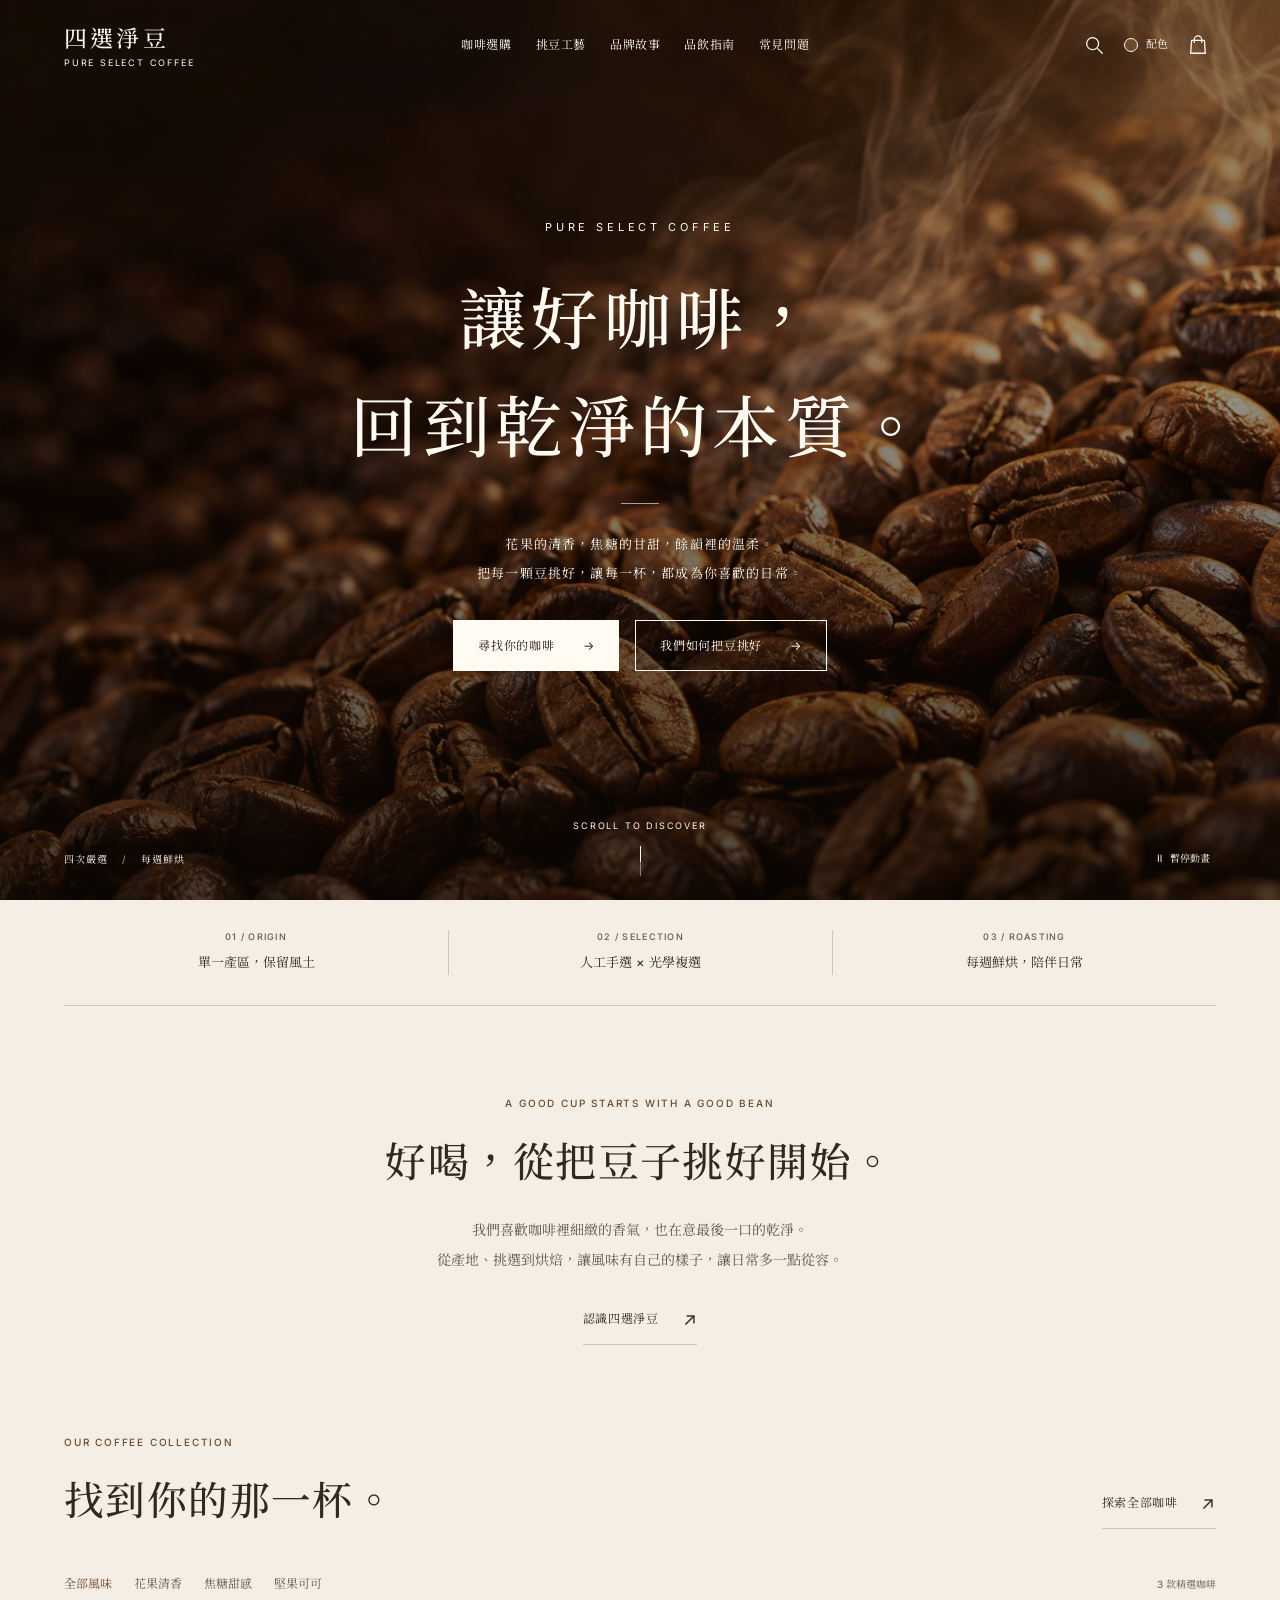
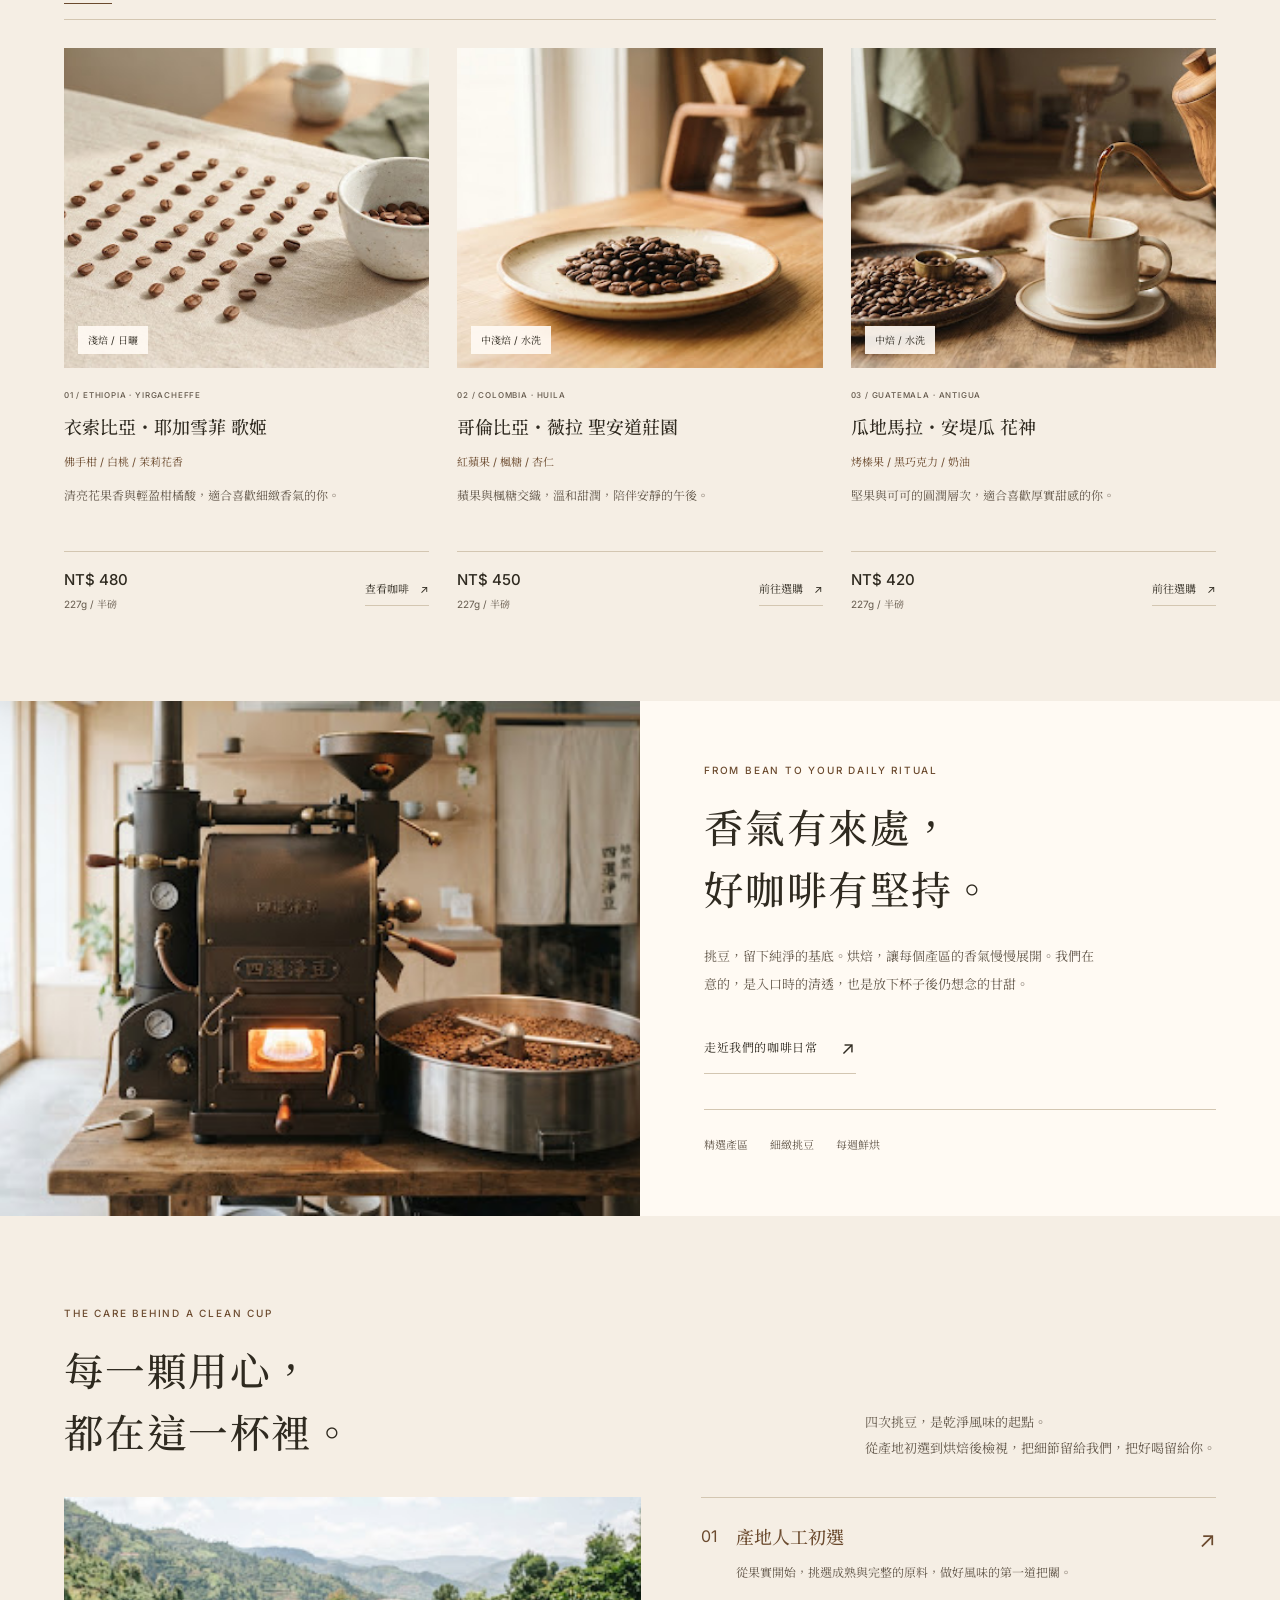
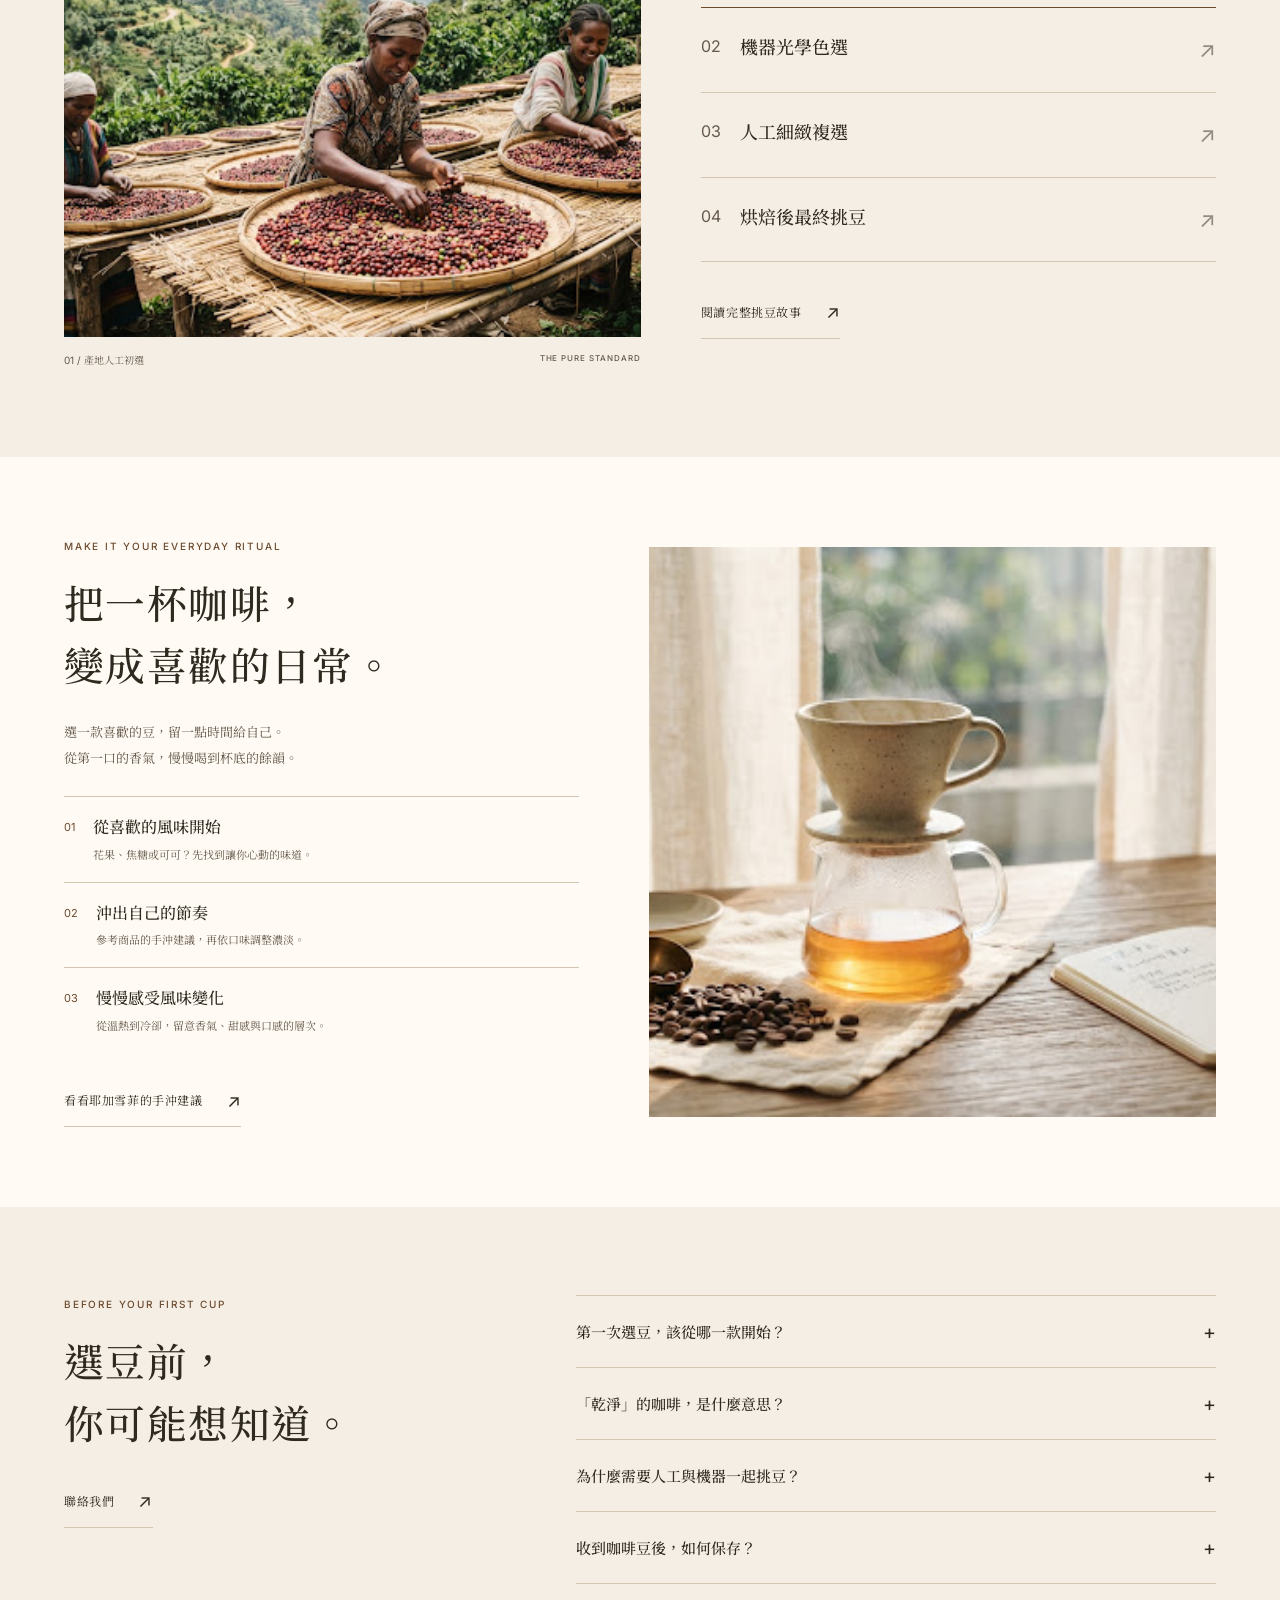
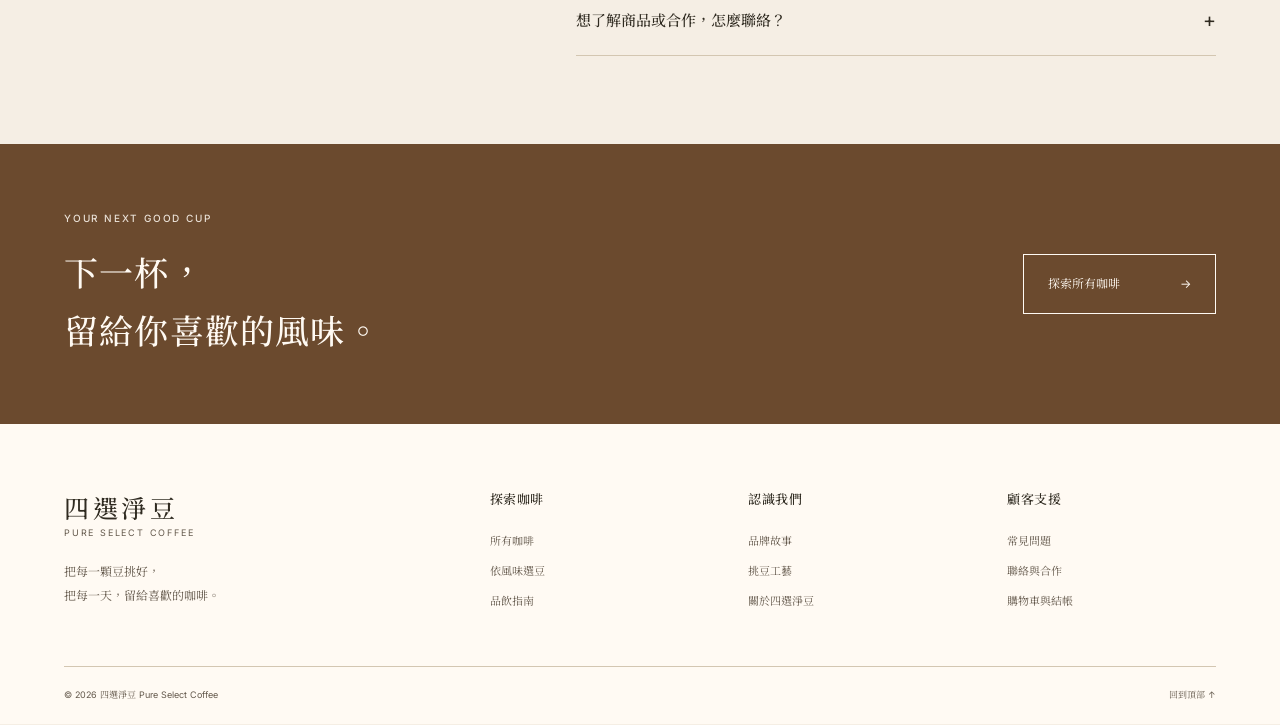
==== index.html @ 1d8284de "Complete brand homepage with coffee discovery and quality storytelling" ====
<!doctype html>
<html lang="zh-TW" data-theme="terra">
<head>
  <meta charset="utf-8"/>
  <meta name="viewport" content="width=device-width, initial-scale=1"/>
  <title>四選淨豆｜讓好咖啡，回到乾淨的本質</title>
  <meta name="description" content="探索衣索比亞、哥倫比亞與瓜地馬拉的精品咖啡風味。以四道挑豆工序與新鮮烘焙，讓花果香、焦糖甜與可可尾韻回到你的日常。"/>
  <meta name="theme-color" content="#f5eee4"/>
  <link rel="stylesheet" href="assets/home.css"/>
  <link rel="preconnect" href="https://fonts.googleapis.com"/>
  <link rel="preconnect" href="https://fonts.gstatic.com" crossorigin/>
  <link href="https://fonts.googleapis.com/css2?family=Inter:wght@400;500;600&family=Noto+Serif+TC:wght@400;500;600;700&display=swap" rel="stylesheet"/>
  <script>
    try {
      const savedTheme=localStorage.getItem('pure-select-theme');
      if(['terra','forest','cobalt','nocturne'].includes(savedTheme)) document.documentElement.dataset.theme=savedTheme;
      if(localStorage.getItem('pure-select-motion')==='paused') document.documentElement.dataset.motion='paused';
    } catch (_) {}
  </script>
  <script src="assets/home.js" defer></script>
</head>
<body>
<a class="skip-link" href="#main-content">跳到主要內容</a>
<header class="site-header">
  <div class="nav-shell">
    <a class="brand" href="index.html" aria-label="四選淨豆首頁"><span>四選淨豆</span><small>PURE SELECT COFFEE</small></a>
    <nav id="primary-nav" aria-label="主要導覽">
      <a href="#products">咖啡選購</a><a href="#process">挑豆工藝</a><a href="story.html">品牌故事</a><a href="#guide">品飲指南</a><a href="#faq">常見問題</a>
    </nav>
    <div class="nav-actions">
      <button class="icon-button" type="button" id="search-open" aria-label="搜尋首頁精選咖啡" aria-haspopup="dialog" aria-controls="coffee-search"><svg viewBox="0 0 24 24" aria-hidden="true"><circle cx="10.5" cy="10.5" r="6.5"/><path d="m16 16 5 5"/></svg></button>
      <div class="theme-control">
        <button id="theme-toggle" class="theme-toggle" type="button" aria-expanded="false" aria-controls="theme-options"><span class="current-color" aria-hidden="true"></span><span>配色</span></button>
        <div id="theme-options" class="theme-options" hidden>
          <p>選擇首頁配色</p>
          <div role="group" aria-label="首頁配色">
            <button type="button" data-theme-choice="terra" aria-pressed="true"><span class="swatch swatch-terra" aria-hidden="true"></span>暖陶日光</button>
            <button type="button" data-theme-choice="forest" aria-pressed="false"><span class="swatch swatch-forest" aria-hidden="true"></span>森野苔綠</button>
            <button type="button" data-theme-choice="cobalt" aria-pressed="false"><span class="swatch swatch-cobalt" aria-hidden="true"></span>靛藍檸光</button>
            <button type="button" data-theme-choice="nocturne" aria-pressed="false"><span class="swatch swatch-nocturne" aria-hidden="true"></span>夜焙琥珀</button>
          </div>
        </div>
      </div>
      <a class="icon-button bag-link" href="checkout.html" aria-label="前往購物車"><svg viewBox="0 0 24 24" aria-hidden="true"><path d="M5 7h14l1 14H4L5 7Z M8 9V6a4 4 0 0 1 8 0v3"/></svg></a>
      <button class="icon-button menu-button" type="button" id="menu-toggle" aria-expanded="false" aria-controls="primary-nav" aria-label="開啟選單"><svg viewBox="0 0 24 24" aria-hidden="true"><path d="M3 6h18M3 12h18M3 18h18"/></svg></button>
    </div>
  </div>
</header>
<main id="main-content">
  <section class="coffee-hero" aria-labelledby="hero-title">
    <div class="hero-background" aria-hidden="true"><img src="assets/coffee-roast-hero.jpg" width="1672" height="941" alt="" fetchpriority="high" decoding="async"/></div>
    <div class="hero-overlay" aria-hidden="true"></div>
    <div class="hero-content">
      <p class="hero-eyebrow">PURE SELECT COFFEE</p>
      <h1 id="hero-title">讓好咖啡，<br/>回到乾淨的本質。</h1>
      <div class="hero-rule" aria-hidden="true"></div>
      <p class="hero-description">花果的清香，焦糖的甘甜，餘韻裡的溫柔。<br/>把每一顆豆挑好，讓每一杯，都成為你喜歡的日常。</p>
      <div class="hero-actions"><a class="hero-buy" href="#products">尋找你的咖啡 <span aria-hidden="true">→</span></a><a class="hero-story" href="#process">我們如何把豆挑好 <span aria-hidden="true">→</span></a></div>
    </div>
    <div class="hero-bottom"><span class="hero-roast-note">四次嚴選 <span aria-hidden="true">/</span> 每週鮮烘</span><a href="#collection-intro" class="scroll-cue"><span>SCROLL TO DISCOVER</span><span class="scroll-line" aria-hidden="true"></span></a><button id="motion-toggle" type="button" aria-pressed="false"><span aria-hidden="true">Ⅱ</span> <span id="motion-label">暫停動畫</span></button></div>
  </section>
  <div class="brand-notes wrapper" aria-label="品牌堅持"><p><span>01 / ORIGIN</span>單一產區，保留風土</p><p><span>02 / SELECTION</span>人工手選 × 光學複選</p><p><span>03 / ROASTING</span>每週鮮烘，陪伴日常</p></div>
  <section id="collection-intro" class="brand-intro wrapper">
    <p class="section-kicker">A GOOD CUP STARTS WITH A GOOD BEAN</p>
    <h2>好喝，從把豆子挑好開始。</h2>
    <p class="intro-copy">我們喜歡咖啡裡細緻的香氣，也在意最後一口的乾淨。<br/>從產地、挑選到烘焙，讓風味有自己的樣子，讓日常多一點從容。</p>
    <a class="text-link" href="story.html">認識四選淨豆 <span aria-hidden="true">↗</span></a>
  </section>
  <section class="collection wrapper section-space" id="products" aria-labelledby="collection-title">
    <div class="section-heading"><div><p class="section-kicker">OUR COFFEE COLLECTION</p><h2 id="collection-title">找到你的那一杯。</h2></div><a class="text-link" href="shop.html">探索全部咖啡 <span aria-hidden="true">↗</span></a></div>
    <div class="collection-controls"><div class="flavor-filters" role="group" aria-label="依風味篩選精選咖啡"><button type="button" data-flavor="all" aria-pressed="true">全部風味</button><button type="button" data-flavor="floral" aria-pressed="false">花果清香</button><button type="button" data-flavor="sweet" aria-pressed="false">焦糖甜感</button><button type="button" data-flavor="cocoa" aria-pressed="false">堅果可可</button></div><p class="collection-count" id="collection-count" role="status" aria-live="polite">3 款精選咖啡</p></div>
    <div class="coffee-grid">
      <article class="coffee-card" data-flavor-card="floral" data-search="衣索比亞 耶加雪菲 歌姬 佛手柑 白桃 茉莉 花果 淺焙 日曬">
        <a class="product-photo" href="product.html" aria-label="查看衣索比亞耶加雪菲歌姬"><img src="assets/45757328e57f.jpg" alt="衣索比亞咖啡豆與白色品飲杯" width="512" height="279" loading="lazy"/><span class="roast-label">淺焙 / 日曬</span></a>
        <div class="product-copy"><p class="product-origin">01 / ETHIOPIA・YIRGACHEFFE</p><h3>衣索比亞・耶加雪菲 歌姬</h3><p class="flavor-line">佛手柑 / 白桃 / 茉莉花香</p><p class="product-description">清亮花果香與輕盈柑橘酸，適合喜歡細緻香氣的你。</p><div class="product-bottom"><p><strong>NT$ 480</strong><span>227g / 半磅</span></p><a class="product-link" href="product.html">查看咖啡 <span aria-hidden="true">↗</span></a></div></div>
      </article>
      <article class="coffee-card" data-flavor-card="sweet" data-search="哥倫比亞 薇拉 聖安道 紅蘋果 楓糖 杏仁 焦糖 中淺焙 水洗">
        <a class="product-photo" href="shop.html" aria-label="前往選購哥倫比亞咖啡"><img src="assets/b57b40299e6b.jpg" alt="哥倫比亞咖啡豆盛在陶瓷盤中" width="512" height="279" loading="lazy"/><span class="roast-label">中淺焙 / 水洗</span></a>
        <div class="product-copy"><p class="product-origin">02 / COLOMBIA・HUILA</p><h3>哥倫比亞・薇拉 聖安道莊園</h3><p class="flavor-line">紅蘋果 / 楓糖 / 杏仁</p><p class="product-description">蘋果與楓糖交織，溫和甜潤，陪伴安靜的午後。</p><div class="product-bottom"><p><strong>NT$ 450</strong><span>227g / 半磅</span></p><a class="product-link" href="shop.html">前往選購 <span aria-hidden="true">↗</span></a></div></div>
      </article>
      <article class="coffee-card" data-flavor-card="cocoa" data-search="瓜地馬拉 安堤瓜 花神 烤榛果 黑巧克力 奶油 堅果 可可 中焙 水洗">
        <a class="product-photo" href="shop.html" aria-label="前往選購瓜地馬拉咖啡"><img src="assets/77aa1b42b7dc.jpg" alt="瓜地馬拉咖啡豆與正在注入咖啡的杯子" width="512" height="279" loading="lazy"/><span class="roast-label">中焙 / 水洗</span></a>
        <div class="product-copy"><p class="product-origin">03 / GUATEMALA・ANTIGUA</p><h3>瓜地馬拉・安堤瓜 花神</h3><p class="flavor-line">烤榛果 / 黑巧克力 / 奶油</p><p class="product-description">堅果與可可的圓潤層次，適合喜歡厚實甜感的你。</p><div class="product-bottom"><p><strong>NT$ 420</strong><span>227g / 半磅</span></p><a class="product-link" href="shop.html">前往選購 <span aria-hidden="true">↗</span></a></div></div>
      </article>
    </div>
    <div id="coffee-empty" class="coffee-empty" hidden><p>這次沒有找到符合的精選咖啡。</p><button type="button" id="clear-search" class="text-link">查看全部精選</button><a class="text-link" href="shop.html">前往完整選購頁 ↗</a></div>
  </section>
  <section class="roastery-story" aria-labelledby="roastery-title">
    <div class="roastery-photo"><img src="assets/aec8aec76219.jpg" alt="暖光下的咖啡烘焙機與冷卻盤" width="512" height="279" loading="lazy"/></div>
    <div class="roastery-copy"><p class="section-kicker">FROM BEAN TO YOUR DAILY RITUAL</p><h2 id="roastery-title">香氣有來處，<br/>好咖啡有堅持。</h2><p>挑豆，留下純淨的基底。烘焙，讓每個產區的香氣慢慢展開。我們在意的，是入口時的清透，也是放下杯子後仍想念的甘甜。</p><a class="text-link" href="about.html">走近我們的咖啡日常 <span aria-hidden="true">↗</span></a><div class="story-footnote"><span>精選產區</span><span>細緻挑豆</span><span>每週鮮烘</span></div></div>
  </section>
  <section class="process-section wrapper section-space" id="process" aria-labelledby="process-title">
    <div class="section-heading"><div><p class="section-kicker">THE CARE BEHIND A CLEAN CUP</p><h2 id="process-title">每一顆用心，<br/>都在這一杯裡。</h2></div><p class="section-description">四次挑豆，是乾淨風味的起點。<br/>從產地初選到烘焙後檢視，把細節留給我們，把好喝留給你。</p></div>
    <div class="process-layout">
      <figure class="process-figure"><img id="process-image" src="assets/ea2b33f262c8.jpg" alt="產地工作者挑選咖啡果實" width="512" height="279" loading="lazy"/><figcaption><span id="process-caption">01 / 產地人工初選</span><span>THE PURE STANDARD</span></figcaption></figure>
      <div class="process-steps" role="group" aria-label="探索四道挑豆工序">
        <button class="process-step" type="button" data-process="0" aria-pressed="true" aria-controls="process-image"><span class="step-number">01</span><span class="step-copy"><strong>產地人工初選</strong><span>從果實開始，挑選成熟與完整的原料，做好風味的第一道把關。</span></span><span class="step-arrow" aria-hidden="true">↗</span></button>
        <button class="process-step" type="button" data-process="1" aria-pressed="false" aria-controls="process-image"><span class="step-number">02</span><span class="step-copy"><strong>機器光學色選</strong><span>依色澤與外觀辨識，篩選出需要進一步檢視的生豆。</span></span><span class="step-arrow" aria-hidden="true">↗</span></button>
        <button class="process-step" type="button" data-process="2" aria-pressed="false" aria-controls="process-image"><span class="step-number">03</span><span class="step-copy"><strong>人工細緻複選</strong><span>再以手工檢視細節，挑出破裂、形狀與發育異常的豆子。</span></span><span class="step-arrow" aria-hidden="true">↗</span></button>
        <button class="process-step" type="button" data-process="3" aria-pressed="false" aria-controls="process-image"><span class="step-number">04</span><span class="step-copy"><strong>烘焙後最終挑豆</strong><span>冷卻後再次檢視熟豆，讓挑選的用心延續到最後一刻。</span></span><span class="step-arrow" aria-hidden="true">↗</span></button>
        <a class="text-link process-story-link" href="story.html">閱讀完整挑豆故事 <span aria-hidden="true">↗</span></a>
      </div>
    </div>
    <p id="process-status" class="sr-only" role="status" aria-live="polite"></p>
  </section>
  <section id="guide" class="ritual-section" aria-labelledby="guide-title"><div class="wrapper ritual-layout"><div class="ritual-copy"><p class="section-kicker">MAKE IT YOUR EVERYDAY RITUAL</p><h2 id="guide-title">把一杯咖啡，<br/>變成喜歡的日常。</h2><p>選一款喜歡的豆，留一點時間給自己。<br/>從第一口的香氣，慢慢喝到杯底的餘韻。</p><ol class="ritual-steps"><li><span>01</span><div><h3>從喜歡的風味開始</h3><p>花果、焦糖或可可？先找到讓你心動的味道。</p></div></li><li><span>02</span><div><h3>沖出自己的節奏</h3><p>參考商品的手沖建議，再依口味調整濃淡。</p></div></li><li><span>03</span><div><h3>慢慢感受風味變化</h3><p>從溫熱到冷卻，留意香氣、甜感與口感的層次。</p></div></li></ol><a class="text-link" href="product.html#brew-guide">看看耶加雪菲的手沖建議 <span aria-hidden="true">↗</span></a></div><div class="ritual-photo"><img src="assets/006e8999088e.jpg" alt="晨光裡的手沖咖啡、筆記本與咖啡豆" width="512" height="279" loading="lazy"/></div></div></section>
  <section class="faq-section wrapper section-space" id="faq" aria-labelledby="faq-title"><div class="faq-heading"><p class="section-kicker">BEFORE YOUR FIRST CUP</p><h2 id="faq-title">選豆前，<br/>你可能想知道。</h2><a class="text-link" href="about.html#contact">聯絡我們 <span aria-hidden="true">↗</span></a></div><div class="faq-list">
    <details><summary>第一次選豆，該從哪一款開始？<span aria-hidden="true">+</span></summary><p>喜歡花果香與明亮酸質，可以從耶加雪菲開始；偏好溫和甜感，可以看看哥倫比亞薇拉；喜歡堅果與可可的圓潤口感，則可選安堤瓜花神。風味描述是選豆方向，也會隨沖煮方式而改變。</p></details>
    <details><summary>「乾淨」的咖啡，是什麼意思？<span aria-hidden="true">+</span></summary><p>我們用「乾淨」描述杯中的風味：讓咖啡本身的香氣、甜感與口感清楚呈現，減少雜澀的干擾。挑豆是其中一環，烘焙與沖煮同樣重要。</p></details>
    <details><summary>為什麼需要人工與機器一起挑豆？<span aria-hidden="true">+</span></summary><p>機器協助篩選色澤與外觀差異，人工則補上細緻的檢視。從產地到熟豆分階段挑選，讓不同環節各自把關。可以在上方的挑豆工藝區查看四道工序。</p></details>
    <details><summary>收到咖啡豆後，如何保存？<span aria-hidden="true">+</span></summary><p>取用後把袋口密封，放在陰涼乾燥、避免陽光直射與高溫的地方。依包裝上的烘焙日期與保存資訊安排品飲，也留意開封後香氣的變化。</p></details>
    <details><summary>想了解商品或合作，怎麼聯絡？<span aria-hidden="true">+</span></summary><p>可以前往<a href="about.html#contact">聯絡與合作頁</a>，留下商品、品飲或合作需求。我們的品牌與工坊介紹也整理在<a href="about.html">關於我們</a>。</p></details>
  </div></section>
  <section class="closing-section"><div class="wrapper closing-content"><div><p class="section-kicker">YOUR NEXT GOOD CUP</p><h2>下一杯，<br/>留給你喜歡的風味。</h2></div><a class="closing-button" href="shop.html">探索所有咖啡 <span aria-hidden="true">→</span></a></div></section>
</main>
<footer class="site-footer"><div class="wrapper footer-top"><div><a class="brand footer-brand" href="index.html"><span>四選淨豆</span><small>PURE SELECT COFFEE</small></a><p>把每一顆豆挑好，<br/>把每一天，留給喜歡的咖啡。</p></div><div><h2>探索咖啡</h2><a href="shop.html">所有咖啡</a><a href="#products">依風味選豆</a><a href="#guide">品飲指南</a></div><div><h2>認識我們</h2><a href="story.html">品牌故事</a><a href="#process">挑豆工藝</a><a href="about.html">關於四選淨豆</a></div><div><h2>顧客支援</h2><a href="#faq">常見問題</a><a href="about.html#contact">聯絡與合作</a><a href="checkout.html">購物車與結帳</a></div></div><div class="wrapper footer-bottom"><p>© 2026 四選淨豆 Pure Select Coffee</p><a href="#main-content">回到頂部 ↑</a></div></footer>
<p id="theme-status" class="sr-only" role="status" aria-live="polite"></p>
<dialog id="coffee-search" class="search-dialog" aria-labelledby="search-title"><form method="dialog" class="search-close"><button class="icon-button" aria-label="關閉搜尋" value="cancel">×</button></form><h2 id="search-title">找到喜歡的咖啡。</h2><p>搜尋首頁精選咖啡的產區、名稱或風味。</p><form id="coffee-search-form"><label class="sr-only" for="coffee-search-input">咖啡名稱、產區或風味</label><input id="coffee-search-input" type="search" placeholder="例如：白桃、哥倫比亞、可可"/><button class="search-submit" type="submit">搜尋 →</button></form><a class="text-link" href="shop.html">瀏覽完整商品選購頁 ↗</a></dialog>
</body>
</html>
---- assets/home.css ----
:root,[data-theme="terra"]{--paper:245 238 228;--card:255 250 243;--stage:233 219 197;--ink:47 42 32;--muted:100 89 76;--line:211 198 177;--primary:107 74 46;--primary-hover:77 51 31;--on-primary:255 250 243;--accent:84 108 49;--on-accent:255 255 247;--highlight:229 207 166}
[data-theme="forest"]{--paper:236 239 226;--card:249 250 240;--stage:186 207 177;--ink:26 50 40;--muted:75 98 81;--line:186 201 178;--primary:25 71 53;--primary-hover:14 51 36;--on-primary:249 250 240;--accent:127 83 43;--on-accent:255 250 243;--highlight:235 200 134}
[data-theme="cobalt"]{--paper:238 236 248;--card:249 247 255;--stage:202 204 234;--ink:32 37 74;--muted:89 89 120;--line:196 196 220;--primary:44 62 158;--primary-hover:28 43 120;--on-primary:255 255 255;--accent:115 67 124;--on-accent:255 255 255;--highlight:246 213 93}
[data-theme="nocturne"]{--paper:24 30 29;--card:34 43 40;--stage:55 70 60;--ink:246 239 219;--muted:188 193 174;--line:79 91 77;--primary:239 181 123;--primary-hover:249 207 160;--on-primary:30 36 29;--accent:187 211 145;--on-accent:24 34 23;--highlight:224 176 107;color-scheme:dark}
*{box-sizing:border-box}html{scroll-behavior:smooth;scroll-padding-top:100px}body{margin:0;background:rgb(var(--paper));color:rgb(var(--ink));font-family:Inter,'Noto Serif TC',serif;font-size:14px;line-height:1.8;-webkit-font-smoothing:antialiased}button,input{font:inherit}button,a{-webkit-tap-highlight-color:transparent}button{cursor:pointer}a{color:inherit;text-decoration:none}button{background:none;color:inherit;border:0}img{max-width:100%;display:block}h1,h2,h3,p,figure{margin:0}h1,h2,h3{font-family:'Noto Serif TC',serif;font-weight:500}ul,ol{margin:0;padding:0}svg{width:22px;height:22px;fill:none;stroke:currentColor;stroke-width:1.4;stroke-linecap:round;stroke-linejoin:round}[hidden]{display:none!important}::selection{background:rgb(var(--highlight));color:#232e1e}:where(a,button,input,summary):focus-visible{outline:2px solid rgb(var(--primary));outline-offset:5px}.sr-only{position:absolute;width:1px;height:1px;overflow:hidden;clip:rect(0,0,0,0);white-space:nowrap}.skip-link{position:fixed;z-index:100;top:8px;left:8px;padding:12px;background:rgb(var(--card));color:rgb(var(--ink));transform:translateY(-160%)}.skip-link:focus{transform:none}.wrapper{width:calc(100% - 128px);max-width:1200px;margin-inline:auto}.section-space{padding-block:88px}.section-kicker{font:500 10px/1.8 Inter,sans-serif;letter-spacing:.18em;color:rgb(var(--primary));margin-bottom:16px}h2{font-size:clamp(28px,3.1vw,42px);line-height:1.55;letter-spacing:.035em}.section-heading{display:flex;justify-content:space-between;align-items:flex-end;gap:36px;margin-bottom:36px}.text-link{display:inline-flex;align-items:center;gap:24px;font-size:12px;letter-spacing:.05em;padding:9px 0;border-bottom:1px solid rgb(var(--line));transition:color .2s}.text-link:hover{color:rgb(var(--primary))}.text-link>span{font-size:18px}.section-description{max-width:360px;color:rgb(var(--muted));font-size:13px;line-height:2}
/* Navigation and the complete homepage controls. */
.site-header{position:fixed;inset:0 0 auto;z-index:50;color:#fffaf2;background:transparent;transition:background .25s,color .25s}.site-header.is-scrolled,.site-header.is-menu-open{background:rgb(var(--card) / .98);color:rgb(var(--ink));border-bottom:1px solid rgb(var(--line))}.nav-shell{width:calc(100% - 128px);max-width:1320px;margin:auto;min-height:90px;display:flex;align-items:center;justify-content:space-between;gap:28px}.brand{display:flex;flex-direction:column;flex-shrink:0}.brand>span{font:500 23px/1.5 'Noto Serif TC',serif;letter-spacing:.14em}.brand>small{font:400 9px/1.5 Inter,sans-serif;letter-spacing:.2em}.site-header nav{display:flex;gap:24px;font-size:12px;letter-spacing:.05em}.site-header nav>a{padding:12px 0;border-bottom:1px solid transparent}.site-header nav>a:hover{border-color:currentColor}.nav-actions{display:flex;align-items:center;gap:12px}.icon-button{width:36px;height:40px;display:inline-flex;align-items:center;justify-content:center;flex-shrink:0;padding:6px}.menu-button{display:none}.site-header :where(a,button):focus-visible{outline-color:currentColor}.theme-control{position:relative}.theme-toggle{display:flex;align-items:center;gap:8px;font-size:11px;padding:10px 0;min-height:40px}.current-color{width:14px;height:14px;background:rgb(var(--primary));border:1px solid currentColor;border-radius:50%}.theme-options{position:absolute;top:calc(100% + 15px);right:0;width:180px;padding:16px;background:rgb(var(--card));color:rgb(var(--ink));border:1px solid rgb(var(--line));box-shadow:0 8px 28px rgb(0 0 0 / .12)}.theme-options>p{font-size:11px;color:rgb(var(--muted));margin-bottom:10px}.theme-options button{width:100%;display:flex;gap:10px;align-items:center;font-size:12px;padding:9px 4px;border-bottom:1px solid transparent}.theme-options button[aria-pressed="true"]{border-color:rgb(var(--primary));color:rgb(var(--primary))}.swatch{height:18px;width:18px;border-radius:50%;border:1px solid rgb(0 0 0 / .12)}.swatch-terra{background:#6b4a2e}.swatch-forest{background:#194735}.swatch-cobalt{background:#2c3e9e}.swatch-nocturne{background:#efb57b}
/* The photograph stays natural in every color theme. */
.coffee-hero{position:relative;min-height:700px;height:100svh;max-height:1100px;isolation:isolate;overflow:hidden;overflow:clip;color:#fffaf2;background:#1c1009}.hero-background,.hero-overlay{position:absolute;inset:0;z-index:-1}.hero-background img{width:100%;height:100%;object-fit:cover;object-position:center;animation:roast-breathe 24s ease-in-out infinite alternate}.hero-overlay{background:linear-gradient(180deg,rgba(12,8,4,.48),rgba(12,8,4,.4) 35%,rgba(12,8,4,.59) 70%,rgba(12,8,4,.75))}.hero-content{height:100%;display:flex;flex-direction:column;align-items:center;justify-content:center;text-align:center;padding:110px 24px 120px}.hero-eyebrow{font:400 11px/1.6 Inter,sans-serif;letter-spacing:.35em;margin-bottom:26px}.coffee-hero h1{font-size:clamp(44px,5.25vw,78px);line-height:1.6;letter-spacing:.08em;color:#fffaf2;text-shadow:0 2px 24px rgb(0 0 0 / .22)}.hero-rule{width:38px;height:1px;background:#fffaf2;opacity:.6;margin:26px 0}.hero-description{font-size:13px;line-height:2.2;letter-spacing:.09em;margin-bottom:32px;text-shadow:0 1px 6px rgb(0 0 0 / .4)}.hero-actions{display:flex;justify-content:center;gap:16px;flex-wrap:wrap}.hero-buy,.hero-story{display:inline-flex;justify-content:center;align-items:center;gap:28px;padding:14px 24px;font-size:12px;letter-spacing:.06em;min-height:50px;border:1px solid #fffaf2;transition:background .2s}.hero-buy{background:#fffaf2;color:#302218}.hero-story{background:rgba(12,8,4,.15);color:#fffaf2}.hero-buy:hover{background:#e8d4b7}.hero-story:hover{background:rgba(255,250,242,.15)}.coffee-hero :where(a,button):focus-visible{outline-color:#fffaf2}.hero-bottom{position:absolute;bottom:24px;left:64px;right:64px;display:grid;grid-template-columns:1fr 1fr 1fr;align-items:end;font-size:10px;letter-spacing:.1em}.hero-roast-note{padding-bottom:8px}.hero-roast-note>span{margin:0 10px;opacity:.6}.scroll-cue{display:flex;flex-direction:column;align-items:center;gap:12px;justify-self:center;font-size:9px;letter-spacing:.2em}.scroll-line{display:block;width:1px;height:30px;background:rgba(255,250,242,.4);position:relative;overflow:hidden}.scroll-line::after{content:'';position:absolute;left:0;top:0;width:1px;height:16px;background:#fffaf2;animation:scroll-trace 2.5s ease-in-out infinite}#motion-toggle{display:flex;gap:8px;align-items:center;padding:6px;min-height:36px;justify-self:end;font-size:10px}
.brand-notes{display:grid;grid-template-columns:repeat(3,1fr);border-bottom:1px solid rgb(var(--line));padding-block:30px;text-align:center}.brand-notes p{font-size:13px}.brand-notes p+p{border-left:1px solid rgb(var(--line))}.brand-notes span{display:block;font:500 9px/1.6 Inter,sans-serif;letter-spacing:.14em;color:rgb(var(--muted));margin-bottom:7px}.brand-intro{text-align:center;padding:88px 0 0}.brand-intro h2{font-size:clamp(26px,3.2vw,44px)}.intro-copy{color:rgb(var(--muted));font-size:14px;line-height:2.1;margin:24px auto 20px;max-width:680px}
/* A real three-coffee collection with flavor filtering and search. */
.collection-controls{display:flex;justify-content:space-between;align-items:center;gap:18px;margin-bottom:28px;border-bottom:1px solid rgb(var(--line));padding-bottom:15px}.flavor-filters{display:flex;gap:22px;flex-wrap:wrap}.flavor-filters button{padding:8px 0;color:rgb(var(--muted));font-size:12px;border-bottom:1px solid transparent}.flavor-filters button[aria-pressed="true"]{color:rgb(var(--primary));border-color:rgb(var(--primary))}.collection-count{font-size:10px;color:rgb(var(--muted));flex-shrink:0}.coffee-grid{display:grid;grid-template-columns:repeat(3,minmax(0,1fr));gap:28px}.coffee-card{min-width:0}.product-photo{position:relative;display:block;overflow:hidden;background:rgb(var(--stage));aspect-ratio:1.14}.product-photo img{height:100%;width:100%;object-fit:cover;transition:transform .6s}.product-photo:hover img{transform:scale(1.04)}.roast-label{position:absolute;left:14px;bottom:14px;background:rgb(var(--card) / .92);padding:5px 10px;font-size:10px;color:rgb(var(--ink))}.product-copy{padding-top:21px}.product-origin{font:500 8px/1.6 Inter,sans-serif;letter-spacing:.1em;color:rgb(var(--muted));margin-bottom:9px}.product-copy h3{font-size:18px;line-height:1.7}.flavor-line{color:rgb(var(--primary));font-size:11px;margin:12px 0}.product-description{color:rgb(var(--muted));font-size:12px;line-height:1.9;min-height:46px}.product-bottom{display:flex;align-items:center;justify-content:space-between;gap:12px;margin-top:20px;border-top:1px solid rgb(var(--line));padding-top:16px}.product-bottom p{display:flex;flex-direction:column}.product-bottom strong{font:500 15px/1.6 Inter,sans-serif}.product-bottom p>span{font-size:10px;color:rgb(var(--muted));margin-top:3px}.product-link{font-size:11px;border-bottom:1px solid rgb(var(--line));padding:5px 0}.product-link>span{margin-left:8px}.coffee-empty{padding:40px 0;text-align:center}.coffee-empty .text-link{margin:16px}
.roastery-story{display:grid;grid-template-columns:1fr 1fr;background:rgb(var(--card))}.roastery-photo{min-height:480px}.roastery-photo img{width:100%;height:100%;object-fit:cover}.roastery-copy{align-self:center;padding:60px 64px;max-width:660px}.roastery-copy>p:not(.section-kicker){color:rgb(var(--muted));font-size:13px;line-height:2.1;max-width:400px;margin:25px 0}.story-footnote{display:flex;gap:22px;padding-top:26px;margin-top:35px;border-top:1px solid rgb(var(--line));font-size:11px;color:rgb(var(--muted))}
.process-layout{display:grid;grid-template-columns:1.12fr 1fr;gap:60px;align-items:start}.process-figure img{height:440px;object-fit:cover;width:100%;background:rgb(var(--stage))}.process-figure figcaption{display:flex;justify-content:space-between;gap:12px;margin-top:14px;font-size:10px;color:rgb(var(--muted))}.process-figure figcaption>span:last-child{font:500 8px/1.8 Inter,sans-serif;letter-spacing:.12em}.process-step{width:100%;display:flex;align-items:flex-start;gap:19px;padding:22px 0;text-align:left;border-bottom:1px solid rgb(var(--line))}.process-step:first-child{border-top:1px solid rgb(var(--line))}.step-number{font:400 16px/1.7 Inter,sans-serif;color:rgb(var(--muted));padding-top:3px}.step-copy{flex:1}.step-copy strong{display:block;font:500 18px/1.8 'Noto Serif TC',serif}.step-copy>span{display:none;font-size:12px;color:rgb(var(--muted));line-height:2;margin-top:9px}.step-arrow{font-size:22px;opacity:.5}.process-step[aria-pressed="true"]{border-bottom-color:rgb(var(--primary))}.process-step[aria-pressed="true"] .step-number,.process-step[aria-pressed="true"] strong,.process-step[aria-pressed="true"] .step-arrow{color:rgb(var(--primary));opacity:1}.process-step[aria-pressed="true"] .step-copy>span{display:block}.process-story-link{margin-top:25px}
.ritual-section{background:rgb(var(--card));padding-block:80px}.ritual-layout{display:grid;grid-template-columns:1fr 1.1fr;gap:70px;align-items:center}.ritual-copy>p:not(.section-kicker){color:rgb(var(--muted));margin:25px 0;font-size:13px;line-height:2}.ritual-steps{list-style:none;margin-bottom:23px}.ritual-steps li{display:flex;gap:18px;padding:16px 0;border-top:1px solid rgb(var(--line))}.ritual-steps li>span{font:400 11px/2 Inter,sans-serif;color:rgb(var(--primary));padding-top:3px}.ritual-steps h3{font-size:16px;margin-bottom:4px}.ritual-steps p{font-size:11px;color:rgb(var(--muted))}.ritual-photo{height:570px}.ritual-photo img{height:100%;width:100%;object-fit:cover;object-position:30% center}
.faq-section{display:grid;grid-template-columns:1fr 1.45fr;gap:70px}.faq-heading .text-link{margin-top:24px}.faq-list details{border-bottom:1px solid rgb(var(--line))}.faq-list details:first-child{border-top:1px solid rgb(var(--line))}.faq-list summary{cursor:pointer;list-style:none;padding:22px 0;display:flex;justify-content:space-between;align-items:center;gap:15px;font:500 15px/1.8 'Noto Serif TC',serif}.faq-list summary::-webkit-details-marker{display:none}.faq-list summary>span{font:400 20px/1 Inter,sans-serif;transition:transform .2s;flex-shrink:0}.faq-list details[open] summary>span{transform:rotate(45deg)}.faq-list details>p{padding:0 30px 24px 0;line-height:2.1;font-size:12px;color:rgb(var(--muted))}.faq-list details a{text-decoration:underline;text-underline-offset:3px}.closing-section{background:rgb(var(--primary));color:rgb(var(--on-primary));padding-block:65px}.closing-content{display:flex;align-items:center;justify-content:space-between;gap:40px}.closing-content .section-kicker{color:inherit;opacity:.85}.closing-content h2{font-size:34px;line-height:1.7}.closing-button{display:inline-flex;align-items:center;gap:60px;border:1px solid currentColor;padding:18px 24px;font-size:12px}.closing-button:hover{background:rgb(var(--on-primary) / .08)}.closing-button:focus-visible{outline-color:currentColor}
.site-footer{background:rgb(var(--card));padding-top:65px}.footer-top{display:grid;grid-template-columns:1.8fr 1fr 1fr 1fr;gap:50px;padding-bottom:50px}.footer-brand>span{font-size:25px}.footer-brand>small{font-size:9px;color:rgb(var(--muted))}.footer-top>div>p{color:rgb(var(--muted));font-size:12px;margin-top:20px;line-height:2}.footer-top h2{font-size:13px;margin-bottom:18px}.footer-top>div:not(:first-child)>a{display:block;font-size:11px;color:rgb(var(--muted));padding:5px 0}.footer-top a:hover{color:rgb(var(--primary))}.footer-bottom{display:flex;justify-content:space-between;border-top:1px solid rgb(var(--line));padding:20px 0;font-size:9px;color:rgb(var(--muted))}
.search-dialog{width:calc(100% - 40px);max-width:530px;background:rgb(var(--card));color:rgb(var(--ink));border:1px solid rgb(var(--line));padding:45px 35px;margin:auto}.search-dialog::backdrop{background:rgba(0,0,0,.6)}.search-close{position:absolute;top:8px;right:8px}.search-close button{font-size:26px}.search-dialog h2{font-size:28px}.search-dialog>p{font-size:12px;color:rgb(var(--muted));margin:15px 0 25px}.search-dialog #coffee-search-form{display:flex;gap:10px;margin-bottom:15px}.search-dialog input{width:100%;min-width:0;background:rgb(var(--paper));color:rgb(var(--ink));border:1px solid rgb(var(--line));padding:12px;font-size:12px}.search-submit{flex-shrink:0;padding:12px 16px;background:rgb(var(--primary));color:rgb(var(--on-primary));font-size:12px}
@keyframes roast-breathe{from{transform:scale(1)}to{transform:scale(1.07)}}@keyframes scroll-trace{from{transform:translateY(-18px)}to{transform:translateY(34px)}}[data-motion="paused"] .coffee-hero *,[data-motion="paused"] .coffee-hero *::after{animation-play-state:paused!important}
@media(max-width:1150px){.nav-shell,.wrapper{width:calc(100% - 80px)}.site-header nav{gap:16px;font-size:11px}.nav-shell{gap:20px}.nav-actions{gap:7px}.hero-bottom{left:40px;right:40px}.roastery-copy{padding:45px 40px}.process-layout{gap:35px}.ritual-layout{gap:40px}.faq-section{gap:40px}.footer-top{gap:30px}}
@media(max-width:980px){.menu-button{display:inline-flex}.site-header nav{display:none;position:absolute;top:89px;left:0;right:0;padding:14px 40px 25px;background:rgb(var(--card));color:rgb(var(--ink));border-bottom:1px solid rgb(var(--line));font-size:14px}.site-header.is-menu-open nav{display:flex;flex-direction:column;gap:0}.site-header nav>a{padding:12px 0;border-bottom:1px solid rgb(var(--line))}.coffee-grid{gap:20px}.product-copy h3{font-size:16px}.roastery-copy h2{font-size:29px}.process-figure img{height:420px}.step-copy strong{font-size:16px}.ritual-photo{height:550px}.footer-top{grid-template-columns:1.5fr 1fr 1fr;gap:30px}.footer-top>div:last-child{grid-column:2/4;display:flex;gap:25px;align-items:center}.footer-top>div:last-child h2{margin:0}.footer-top>div:last-child a{display:inline-block}}
@media(max-width:767px){html{scroll-padding-top:90px}.wrapper{width:calc(100% - 40px)}.section-space{padding-block:58px}.section-heading{align-items:flex-start;flex-direction:column;gap:20px;margin-bottom:27px}.section-heading h2{font-size:30px}.section-kicker{font-size:9px;letter-spacing:.13em;margin-bottom:12px}.section-description{font-size:12px}.nav-shell{width:calc(100% - 32px);min-height:78px;gap:10px}.brand>span{font-size:21px}.brand>small{font-size:7px;letter-spacing:.15em}.nav-actions{gap:2px}.icon-button{width:30px;height:38px;padding:4px}.icon-button svg{width:19px;height:19px}.theme-toggle{font-size:10px;gap:5px;padding:8px 4px}.current-color{width:12px;height:12px}.site-header nav{top:77px;padding-inline:20px}.theme-options{right:-52px;width:175px}.coffee-hero{min-height:650px;max-height:950px}.hero-content{padding:105px 20px 125px}.hero-background img{object-position:62% center}.hero-overlay{background:linear-gradient(180deg,rgba(12,8,4,.52),rgba(12,8,4,.56) 65%,rgba(12,8,4,.76))}.hero-eyebrow{font-size:10px;letter-spacing:.26em;margin-bottom:24px}.coffee-hero h1{font-size:clamp(28px,8.8vw,58px);letter-spacing:.04em;line-height:1.7}.hero-rule{margin:23px 0}.hero-description{font-size:11px;line-height:2.1;letter-spacing:.025em;margin-bottom:27px;max-width:350px}.hero-actions{gap:12px}.hero-buy,.hero-story{padding:13px 15px;gap:14px;font-size:10px;min-height:47px}.hero-bottom{left:20px;right:20px;bottom:22px;grid-template-columns:1fr 1fr}.hero-roast-note{display:none}.scroll-cue{justify-self:start;align-items:flex-start;font-size:8px}.brand-notes{padding-block:22px}.brand-notes p{font-size:10px;line-height:1.8;padding:0 9px}.brand-notes span{font-size:7px;letter-spacing:.06em}.brand-intro{padding-top:54px}.brand-intro h2{font-size:25px}.intro-copy{font-size:12px;line-height:2.1;margin:21px auto 16px}.intro-copy br{display:none}.collection-controls{align-items:flex-start;flex-direction:column;gap:8px}.flavor-filters{gap:22px}.flavor-filters button{font-size:11px}.coffee-grid{grid-template-columns:1fr;gap:35px}.product-photo{aspect-ratio:1.35}.product-copy{padding-top:17px}.product-copy h3{font-size:19px}.product-description{min-height:0;font-size:12px}.product-origin{font-size:9px}.product-bottom{margin-top:18px}.coffee-card{padding-bottom:8px}.roastery-story{grid-template-columns:1fr}.roastery-photo{min-height:0;height:300px}.roastery-copy{padding:43px 25px 45px}.roastery-copy h2{font-size:29px}.story-footnote{margin-top:27px;padding-top:21px}.process-layout{grid-template-columns:1fr;gap:25px}.process-figure img{height:auto;aspect-ratio:1.35}.process-step{padding:20px 0}.step-copy strong{font-size:17px}.step-copy>span{font-size:12px}.process-story-link{margin-top:20px}.ritual-section{padding-block:52px}.ritual-layout{grid-template-columns:1fr;gap:35px}.ritual-copy h2{font-size:30px}.ritual-photo{height:350px;order:-1}.ritual-photo img{object-position:35% center}.ritual-copy>p:not(.section-kicker){font-size:12px}.ritual-steps p{font-size:12px}.faq-section{grid-template-columns:1fr;gap:30px}.faq-heading h2{font-size:30px}.faq-heading .text-link{margin-top:17px}.faq-list summary{font-size:14px;padding:21px 0}.faq-list details>p{padding-right:0}.closing-section{padding-block:43px}.closing-content{flex-direction:column;align-items:flex-start;gap:25px}.closing-content h2{font-size:29px}.closing-button{gap:55px;padding:16px 21px}.site-footer{padding-top:45px}.footer-top{grid-template-columns:1fr 1fr;gap:35px 28px;padding-bottom:35px}.footer-top>div:first-child{grid-column:1/3}.footer-top>div:last-child{grid-column:auto;display:block}.footer-top>div:last-child h2{margin-bottom:18px}.footer-top>div:last-child a{display:block}.footer-bottom{align-items:flex-start;gap:15px;font-size:8px}.search-dialog{padding:40px 22px}.search-dialog h2{font-size:25px}.search-dialog input{font-size:11px}.search-submit{padding-inline:12px}}
@media(max-width:359px){.nav-shell{width:calc(100% - 24px)}.brand>span{font-size:19px}.brand>small{font-size:6px}.nav-actions{gap:0}.icon-button{width:28px}.bag-link{display:none}.hero-actions{gap:10px}.hero-buy,.hero-story{padding:12px 13px;gap:10px}.brand-notes p{padding-inline:5px}.flavor-filters{gap:15px}.hero-description{font-size:10px}}
@media(prefers-reduced-motion:reduce){html{scroll-behavior:auto}*,*::before,*::after{animation:none!important;transition-duration:0s!important}}
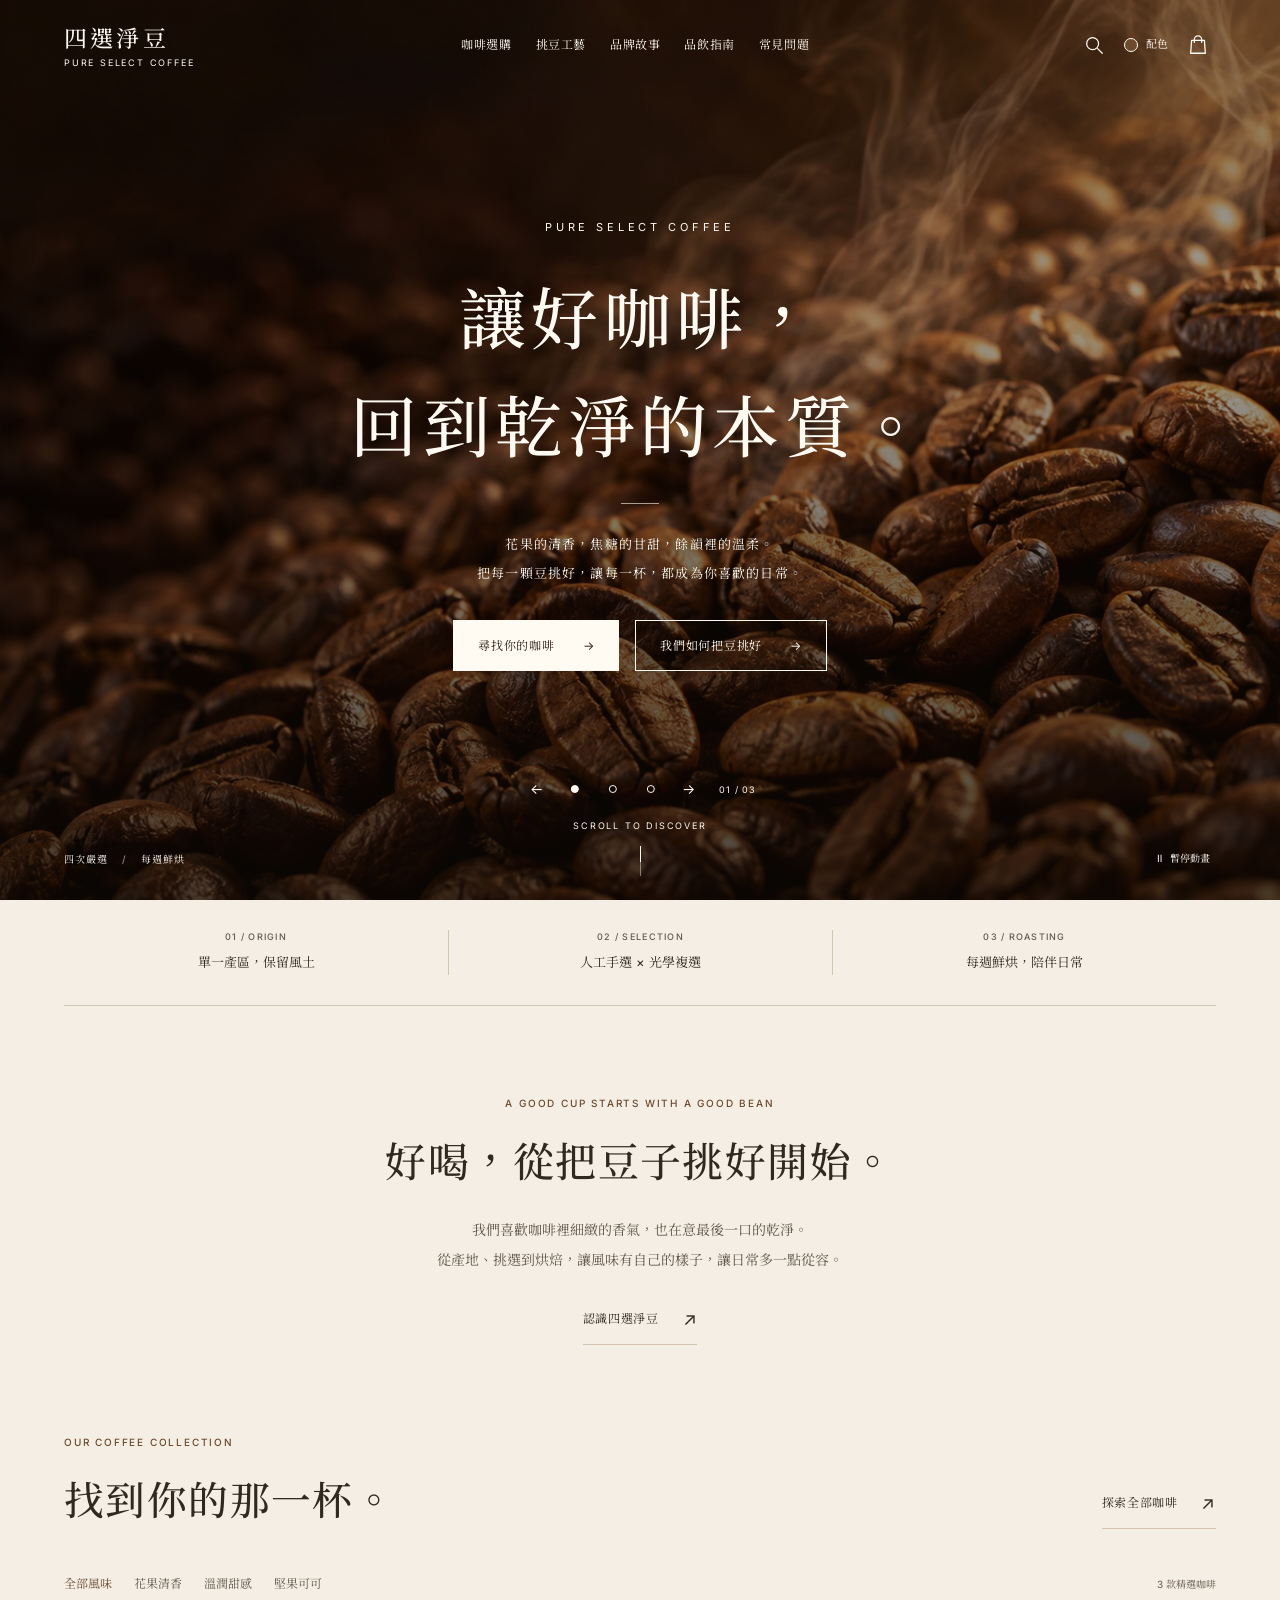
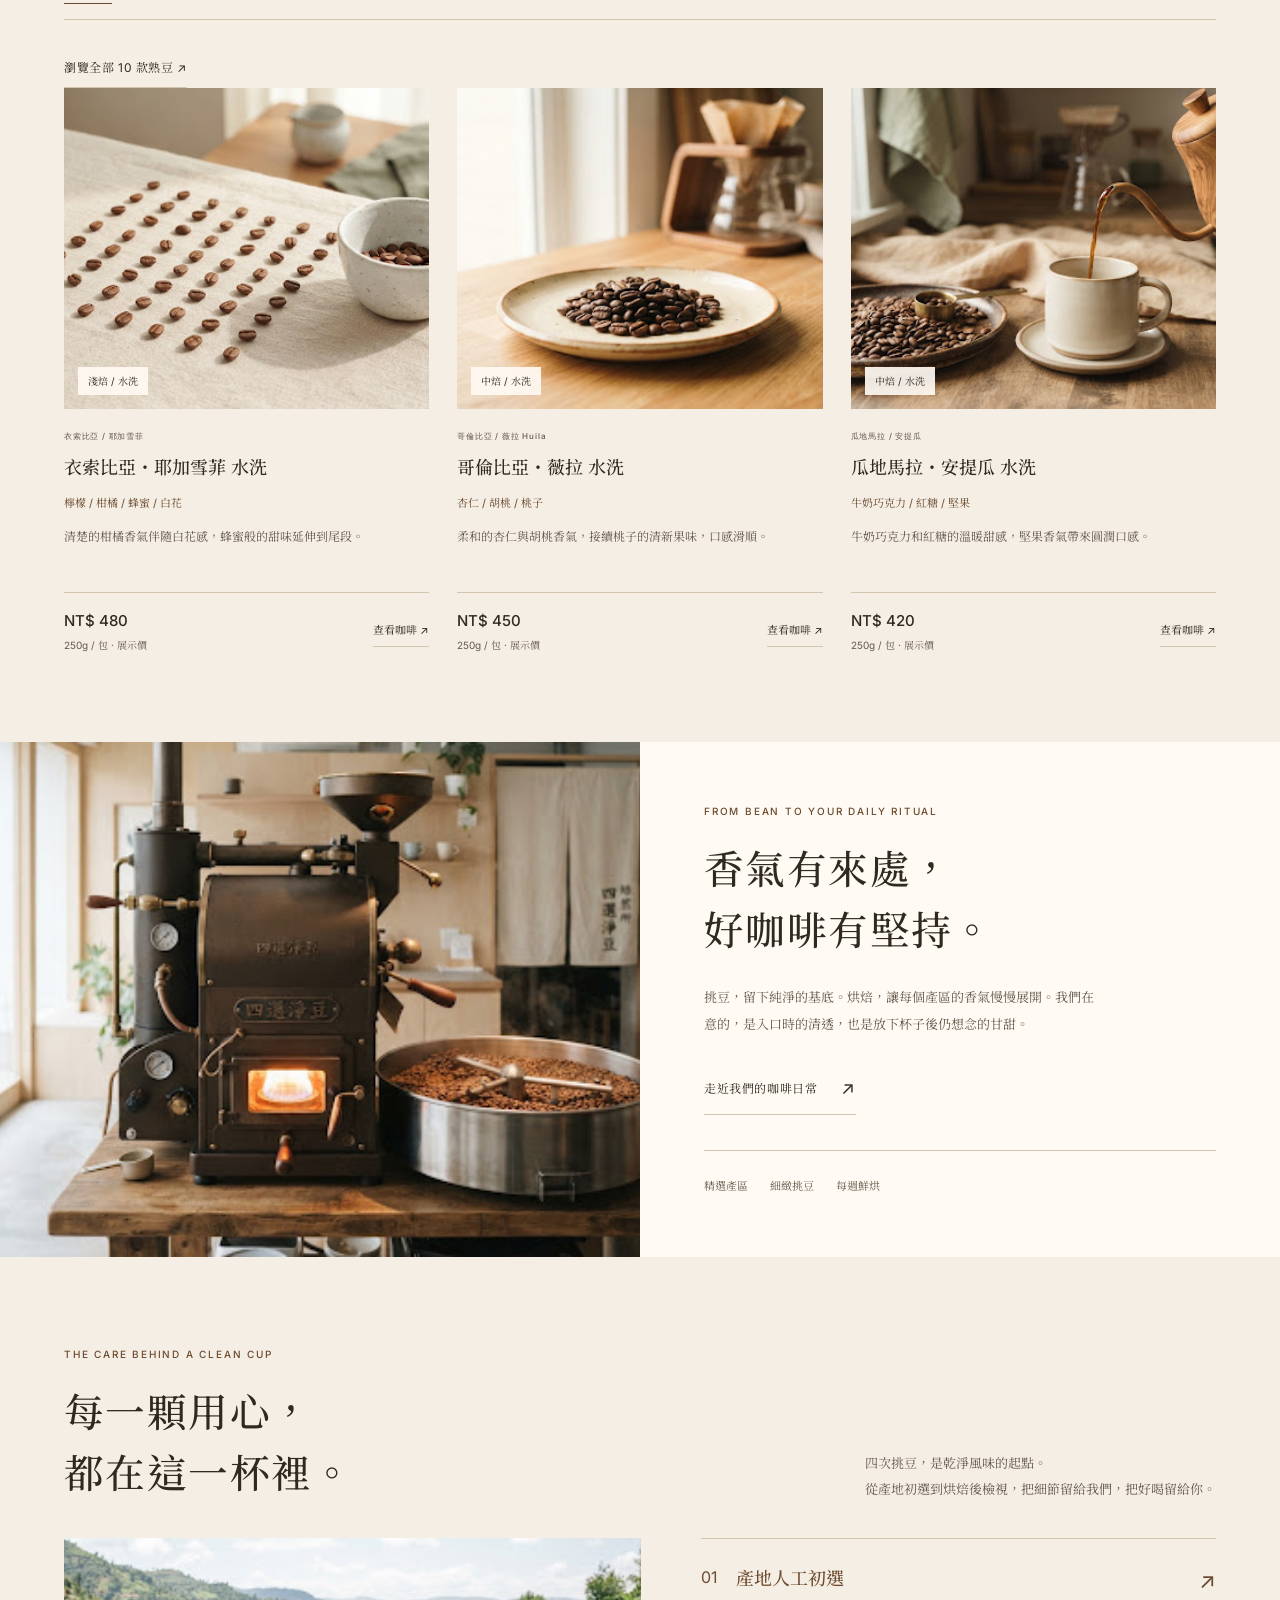
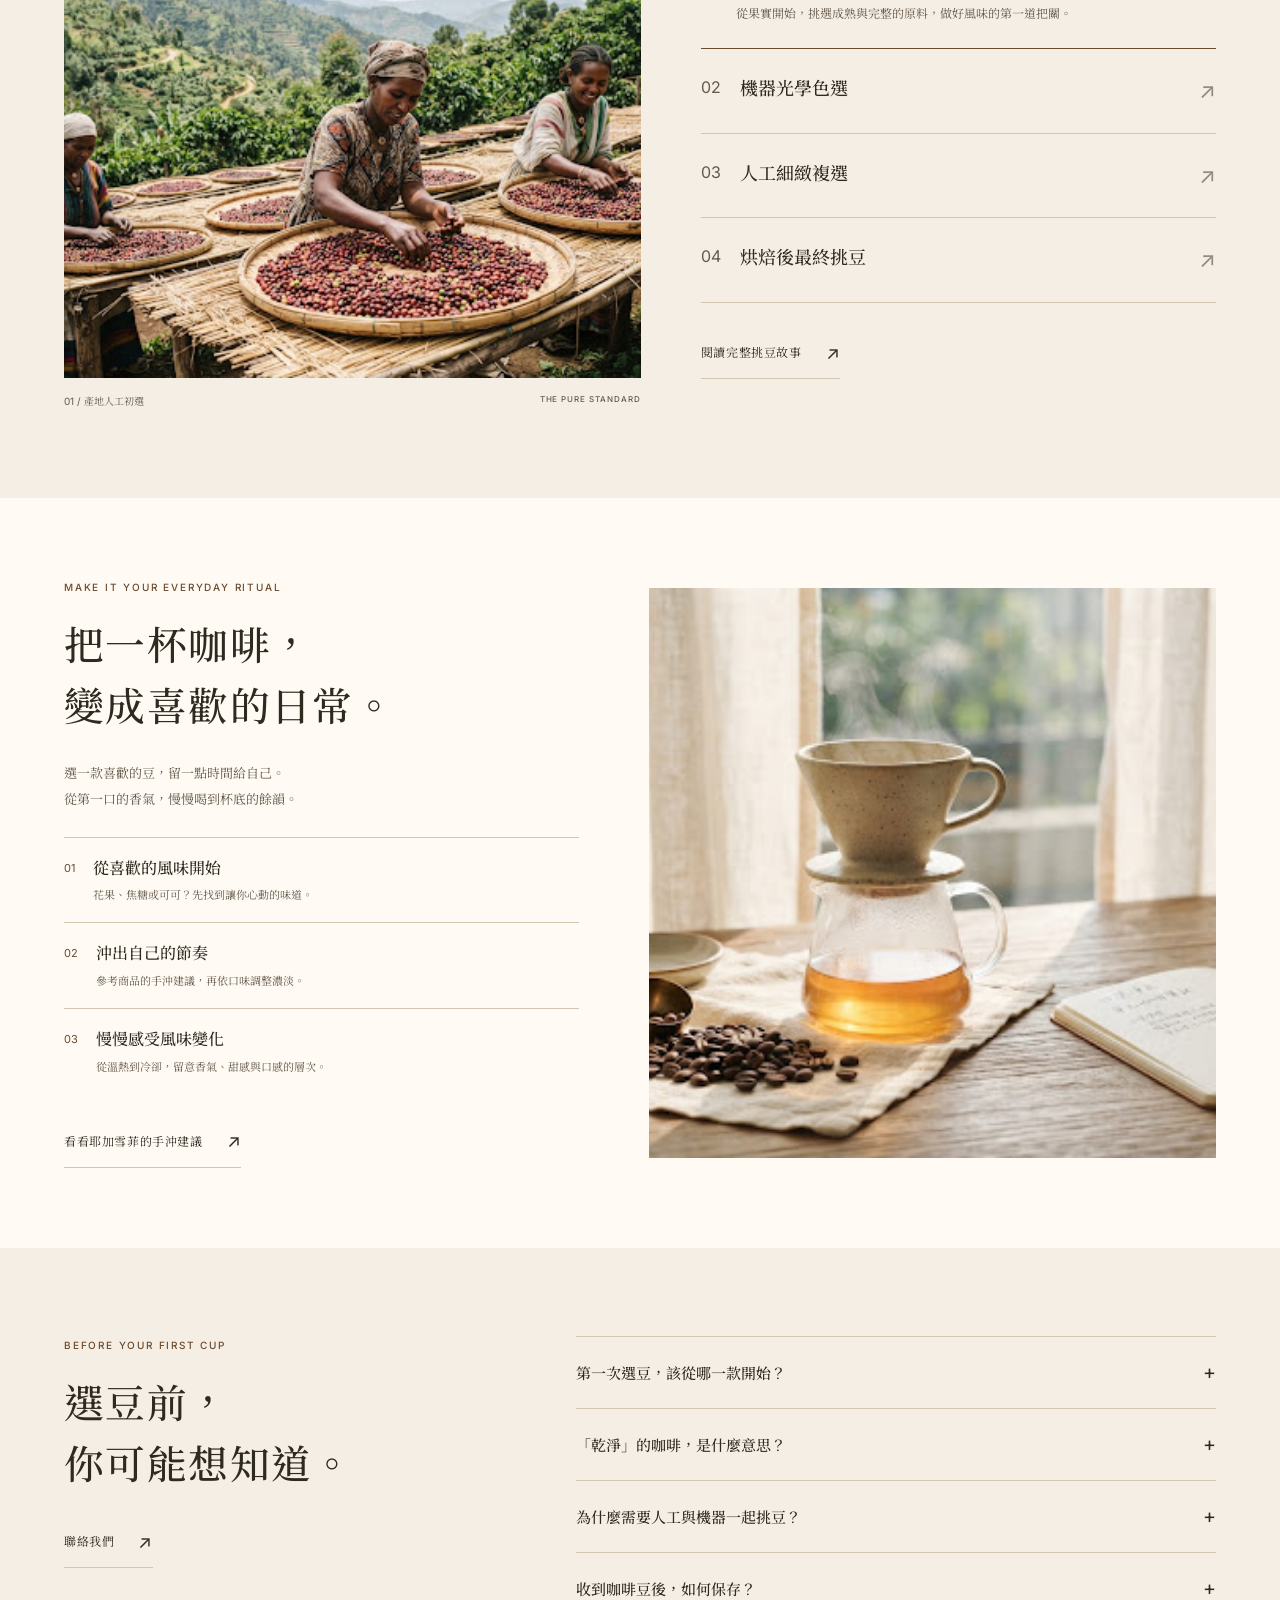
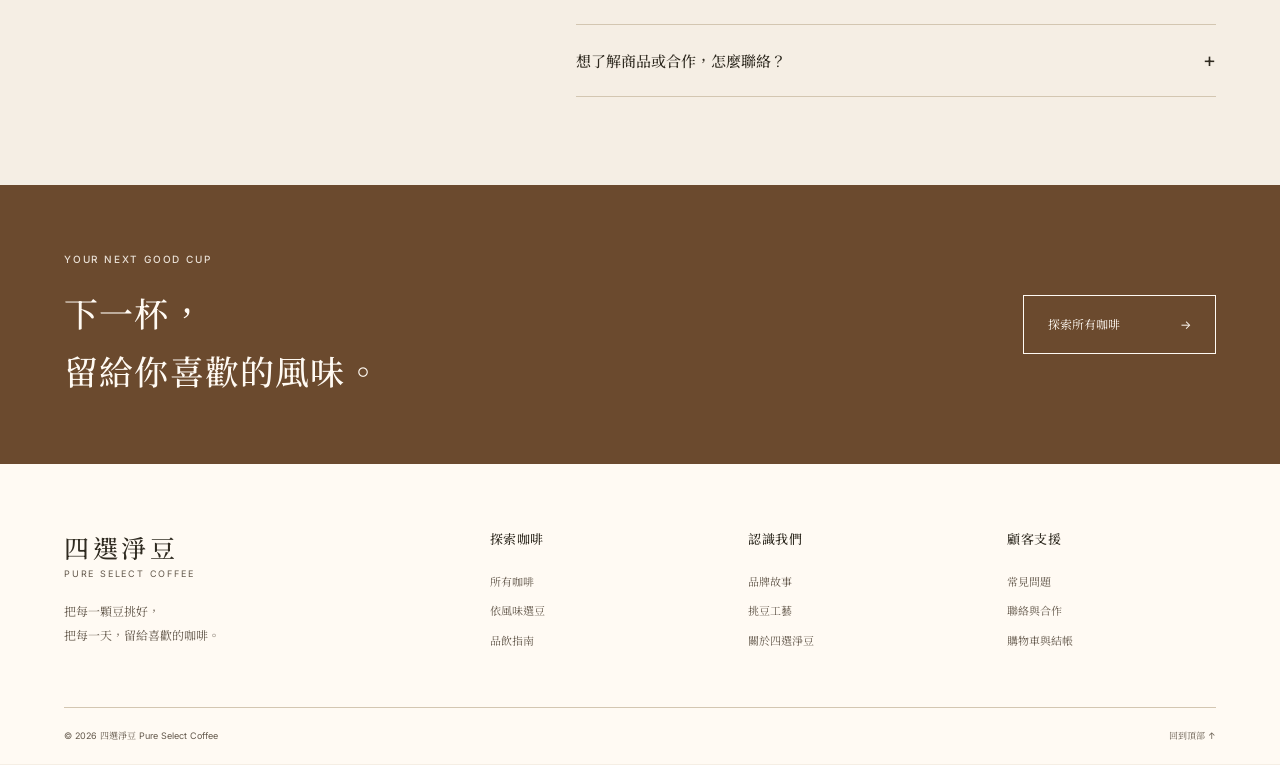
==== commit c6958b90: "Build coffee carousel, roasted catalog and operable demo admin" ====
--- a/index.html
+++ b/index.html
@@ -17,13 +17,13 @@
       if(localStorage.getItem('pure-select-motion')==='paused') document.documentElement.dataset.motion='paused';
     } catch (_) {}
   </script>
-  <script src="assets/home.js" defer></script>
+  <script src="assets/catalog-data.js" defer></script><script src="assets/store.js" defer></script><script src="assets/commerce.js" defer></script><script src="assets/home.js" defer></script>
 </head>
-<body>
+<body data-page="home">
 <a class="skip-link" href="#main-content">跳到主要內容</a>
 <header class="site-header">
   <div class="nav-shell">
-    <a class="brand" href="index.html" aria-label="四選淨豆首頁"><span>四選淨豆</span><small>PURE SELECT COFFEE</small></a>
+    <a class="brand" href="index.html" aria-label="四選淨豆首頁"><span class="store-brand">四選淨豆</span><small>PURE SELECT COFFEE</small></a>
     <nav id="primary-nav" aria-label="主要導覽">
       <a href="#products">咖啡選購</a><a href="#process">挑豆工藝</a><a href="story.html">品牌故事</a><a href="#guide">品飲指南</a><a href="#faq">常見問題</a>
     </nav>
@@ -48,7 +48,8 @@
 </header>
 <main id="main-content">
   <section class="coffee-hero" aria-labelledby="hero-title">
-    <div class="hero-background" aria-hidden="true"><img src="assets/coffee-roast-hero.jpg" width="1672" height="941" alt="" fetchpriority="high" decoding="async"/></div>
+    <div class="hero-background hero-carousel" aria-hidden="true"><img class="hero-slide is-active" src="assets/coffee-roast-hero.jpg" width="1672" height="941" alt="" fetchpriority="high" decoding="async"/><img class="hero-slide" src="assets/catalog/hero-roastery.jpg" width="1672" height="941" alt="" decoding="async"/><img class="hero-slide" src="assets/catalog/hero-brewing.jpg" width="1672" height="941" alt="" decoding="async"/></div>
+    <div class="carousel-controls" role="group" aria-label="首頁照片輪播"><button type="button" id="slide-prev" aria-label="上一張首頁照片">←</button><button type="button" data-slide="0" aria-label="第1張：烘焙咖啡豆" aria-pressed="true"></button><button type="button" data-slide="1" aria-label="第2張：烘焙工坊" aria-pressed="false"></button><button type="button" data-slide="2" aria-label="第3張：晨間手沖" aria-pressed="false"></button><button type="button" id="slide-next" aria-label="下一張首頁照片">→</button><span id="slide-count">01 / 03</span></div>
     <div class="hero-overlay" aria-hidden="true"></div>
     <div class="hero-content">
       <p class="hero-eyebrow">PURE SELECT COFFEE</p>
@@ -68,21 +69,8 @@
   </section>
   <section class="collection wrapper section-space" id="products" aria-labelledby="collection-title">
     <div class="section-heading"><div><p class="section-kicker">OUR COFFEE COLLECTION</p><h2 id="collection-title">找到你的那一杯。</h2></div><a class="text-link" href="shop.html">探索全部咖啡 <span aria-hidden="true">↗</span></a></div>
-    <div class="collection-controls"><div class="flavor-filters" role="group" aria-label="依風味篩選精選咖啡"><button type="button" data-flavor="all" aria-pressed="true">全部風味</button><button type="button" data-flavor="floral" aria-pressed="false">花果清香</button><button type="button" data-flavor="sweet" aria-pressed="false">焦糖甜感</button><button type="button" data-flavor="cocoa" aria-pressed="false">堅果可可</button></div><p class="collection-count" id="collection-count" role="status" aria-live="polite">3 款精選咖啡</p></div>
-    <div class="coffee-grid">
-      <article class="coffee-card" data-flavor-card="floral" data-search="衣索比亞 耶加雪菲 歌姬 佛手柑 白桃 茉莉 花果 淺焙 日曬">
-        <a class="product-photo" href="product.html" aria-label="查看衣索比亞耶加雪菲歌姬"><img src="assets/45757328e57f.jpg" alt="衣索比亞咖啡豆與白色品飲杯" width="512" height="279" loading="lazy"/><span class="roast-label">淺焙 / 日曬</span></a>
-        <div class="product-copy"><p class="product-origin">01 / ETHIOPIA・YIRGACHEFFE</p><h3>衣索比亞・耶加雪菲 歌姬</h3><p class="flavor-line">佛手柑 / 白桃 / 茉莉花香</p><p class="product-description">清亮花果香與輕盈柑橘酸，適合喜歡細緻香氣的你。</p><div class="product-bottom"><p><strong>NT$ 480</strong><span>227g / 半磅</span></p><a class="product-link" href="product.html">查看咖啡 <span aria-hidden="true">↗</span></a></div></div>
-      </article>
-      <article class="coffee-card" data-flavor-card="sweet" data-search="哥倫比亞 薇拉 聖安道 紅蘋果 楓糖 杏仁 焦糖 中淺焙 水洗">
-        <a class="product-photo" href="shop.html" aria-label="前往選購哥倫比亞咖啡"><img src="assets/b57b40299e6b.jpg" alt="哥倫比亞咖啡豆盛在陶瓷盤中" width="512" height="279" loading="lazy"/><span class="roast-label">中淺焙 / 水洗</span></a>
-        <div class="product-copy"><p class="product-origin">02 / COLOMBIA・HUILA</p><h3>哥倫比亞・薇拉 聖安道莊園</h3><p class="flavor-line">紅蘋果 / 楓糖 / 杏仁</p><p class="product-description">蘋果與楓糖交織，溫和甜潤，陪伴安靜的午後。</p><div class="product-bottom"><p><strong>NT$ 450</strong><span>227g / 半磅</span></p><a class="product-link" href="shop.html">前往選購 <span aria-hidden="true">↗</span></a></div></div>
-      </article>
-      <article class="coffee-card" data-flavor-card="cocoa" data-search="瓜地馬拉 安堤瓜 花神 烤榛果 黑巧克力 奶油 堅果 可可 中焙 水洗">
-        <a class="product-photo" href="shop.html" aria-label="前往選購瓜地馬拉咖啡"><img src="assets/77aa1b42b7dc.jpg" alt="瓜地馬拉咖啡豆與正在注入咖啡的杯子" width="512" height="279" loading="lazy"/><span class="roast-label">中焙 / 水洗</span></a>
-        <div class="product-copy"><p class="product-origin">03 / GUATEMALA・ANTIGUA</p><h3>瓜地馬拉・安堤瓜 花神</h3><p class="flavor-line">烤榛果 / 黑巧克力 / 奶油</p><p class="product-description">堅果與可可的圓潤層次，適合喜歡厚實甜感的你。</p><div class="product-bottom"><p><strong>NT$ 420</strong><span>227g / 半磅</span></p><a class="product-link" href="shop.html">前往選購 <span aria-hidden="true">↗</span></a></div></div>
-      </article>
-    </div>
+    <div class="collection-controls"><div class="flavor-filters" role="group" aria-label="依風味篩選精選咖啡"><button type="button" data-flavor="all" aria-pressed="true">全部風味</button><button type="button" data-flavor="floral" aria-pressed="false">花果清香</button><button type="button" data-flavor="sweet" aria-pressed="false">溫潤甜感</button><button type="button" data-flavor="cocoa" aria-pressed="false">堅果可可</button></div><p class="collection-count" id="collection-count" role="status" aria-live="polite">3 款精選咖啡</p></div>
+    <div class="coffee-grid"><article class="coffee-card" data-flavor-card="floral" data-search="衣索比亞・耶加雪菲 水洗 衣索比亞 檸檬 柑橘 蜂蜜 白花"><a class="product-photo" href="product.html?id=yirgacheffe"><img src="assets/45757328e57f.jpg" alt="衣索比亞・耶加雪菲 水洗烘焙豆示意" width="512" height="279" loading="lazy"><span class="roast-label">淺焙 / 水洗</span></a><div class="product-copy"><p class="product-origin">衣索比亞 / 耶加雪菲</p><h3>衣索比亞・耶加雪菲 水洗</h3><p class="flavor-line">檸檬 / 柑橘 / 蜂蜜 / 白花</p><p class="product-description">清楚的柑橘香氣伴隨白花感，蜂蜜般的甜味延伸到尾段。</p><div class="product-bottom"><p><strong>NT$ 480</strong><span>250g / 包 · 展示價</span></p><a class="product-link" href="product.html?id=yirgacheffe">查看咖啡 ↗</a></div></div></article><article class="coffee-card" data-flavor-card="sweet" data-search="哥倫比亞・薇拉 水洗 哥倫比亞 杏仁 胡桃 桃子"><a class="product-photo" href="product.html?id=colombia-huila"><img src="assets/b57b40299e6b.jpg" alt="哥倫比亞・薇拉 水洗烘焙豆示意" width="512" height="279" loading="lazy"><span class="roast-label">中焙 / 水洗</span></a><div class="product-copy"><p class="product-origin">哥倫比亞 / 薇拉 Huila</p><h3>哥倫比亞・薇拉 水洗</h3><p class="flavor-line">杏仁 / 胡桃 / 桃子</p><p class="product-description">柔和的杏仁與胡桃香氣，接續桃子的清新果味，口感滑順。</p><div class="product-bottom"><p><strong>NT$ 450</strong><span>250g / 包 · 展示價</span></p><a class="product-link" href="product.html?id=colombia-huila">查看咖啡 ↗</a></div></div></article><article class="coffee-card" data-flavor-card="cocoa" data-search="瓜地馬拉・安提瓜 水洗 瓜地馬拉 牛奶巧克力 紅糖 堅果"><a class="product-photo" href="product.html?id=guatemala-antigua"><img src="assets/77aa1b42b7dc.jpg" alt="瓜地馬拉・安提瓜 水洗烘焙豆示意" width="512" height="279" loading="lazy"><span class="roast-label">中焙 / 水洗</span></a><div class="product-copy"><p class="product-origin">瓜地馬拉 / 安提瓜</p><h3>瓜地馬拉・安提瓜 水洗</h3><p class="flavor-line">牛奶巧克力 / 紅糖 / 堅果</p><p class="product-description">牛奶巧克力和紅糖的溫暖甜感，堅果香氣帶來圓潤口感。</p><div class="product-bottom"><p><strong>NT$ 420</strong><span>250g / 包 · 展示價</span></p><a class="product-link" href="product.html?id=guatemala-antigua">查看咖啡 ↗</a></div></div></article></div>
     <div id="coffee-empty" class="coffee-empty" hidden><p>這次沒有找到符合的精選咖啡。</p><button type="button" id="clear-search" class="text-link">查看全部精選</button><a class="text-link" href="shop.html">前往完整選購頁 ↗</a></div>
   </section>
   <section class="roastery-story" aria-labelledby="roastery-title">
@@ -103,7 +91,7 @@
     </div>
     <p id="process-status" class="sr-only" role="status" aria-live="polite"></p>
   </section>
-  <section id="guide" class="ritual-section" aria-labelledby="guide-title"><div class="wrapper ritual-layout"><div class="ritual-copy"><p class="section-kicker">MAKE IT YOUR EVERYDAY RITUAL</p><h2 id="guide-title">把一杯咖啡，<br/>變成喜歡的日常。</h2><p>選一款喜歡的豆，留一點時間給自己。<br/>從第一口的香氣，慢慢喝到杯底的餘韻。</p><ol class="ritual-steps"><li><span>01</span><div><h3>從喜歡的風味開始</h3><p>花果、焦糖或可可？先找到讓你心動的味道。</p></div></li><li><span>02</span><div><h3>沖出自己的節奏</h3><p>參考商品的手沖建議，再依口味調整濃淡。</p></div></li><li><span>03</span><div><h3>慢慢感受風味變化</h3><p>從溫熱到冷卻，留意香氣、甜感與口感的層次。</p></div></li></ol><a class="text-link" href="product.html#brew-guide">看看耶加雪菲的手沖建議 <span aria-hidden="true">↗</span></a></div><div class="ritual-photo"><img src="assets/006e8999088e.jpg" alt="晨光裡的手沖咖啡、筆記本與咖啡豆" width="512" height="279" loading="lazy"/></div></div></section>
+  <section id="guide" class="ritual-section" aria-labelledby="guide-title"><div class="wrapper ritual-layout"><div class="ritual-copy"><p class="section-kicker">MAKE IT YOUR EVERYDAY RITUAL</p><h2 id="guide-title">把一杯咖啡，<br/>變成喜歡的日常。</h2><p>選一款喜歡的豆，留一點時間給自己。<br/>從第一口的香氣，慢慢喝到杯底的餘韻。</p><ol class="ritual-steps"><li><span>01</span><div><h3>從喜歡的風味開始</h3><p>花果、焦糖或可可？先找到讓你心動的味道。</p></div></li><li><span>02</span><div><h3>沖出自己的節奏</h3><p>參考商品的手沖建議，再依口味調整濃淡。</p></div></li><li><span>03</span><div><h3>慢慢感受風味變化</h3><p>從溫熱到冷卻，留意香氣、甜感與口感的層次。</p></div></li></ol><a class="text-link" href="product.html?id=yirgacheffe#brew-guide">看看耶加雪菲的手沖建議 <span aria-hidden="true">↗</span></a></div><div class="ritual-photo"><img src="assets/006e8999088e.jpg" alt="晨光裡的手沖咖啡、筆記本與咖啡豆" width="512" height="279" loading="lazy"/></div></div></section>
   <section class="faq-section wrapper section-space" id="faq" aria-labelledby="faq-title"><div class="faq-heading"><p class="section-kicker">BEFORE YOUR FIRST CUP</p><h2 id="faq-title">選豆前，<br/>你可能想知道。</h2><a class="text-link" href="about.html#contact">聯絡我們 <span aria-hidden="true">↗</span></a></div><div class="faq-list">
     <details><summary>第一次選豆，該從哪一款開始？<span aria-hidden="true">+</span></summary><p>喜歡花果香與明亮酸質，可以從耶加雪菲開始；偏好溫和甜感，可以看看哥倫比亞薇拉；喜歡堅果與可可的圓潤口感，則可選安堤瓜花神。風味描述是選豆方向，也會隨沖煮方式而改變。</p></details>
     <details><summary>「乾淨」的咖啡，是什麼意思？<span aria-hidden="true">+</span></summary><p>我們用「乾淨」描述杯中的風味：讓咖啡本身的香氣、甜感與口感清楚呈現，減少雜澀的干擾。挑豆是其中一環，烘焙與沖煮同樣重要。</p></details>
@@ -113,7 +101,7 @@
   </div></section>
   <section class="closing-section"><div class="wrapper closing-content"><div><p class="section-kicker">YOUR NEXT GOOD CUP</p><h2>下一杯，<br/>留給你喜歡的風味。</h2></div><a class="closing-button" href="shop.html">探索所有咖啡 <span aria-hidden="true">→</span></a></div></section>
 </main>
-<footer class="site-footer"><div class="wrapper footer-top"><div><a class="brand footer-brand" href="index.html"><span>四選淨豆</span><small>PURE SELECT COFFEE</small></a><p>把每一顆豆挑好，<br/>把每一天，留給喜歡的咖啡。</p></div><div><h2>探索咖啡</h2><a href="shop.html">所有咖啡</a><a href="#products">依風味選豆</a><a href="#guide">品飲指南</a></div><div><h2>認識我們</h2><a href="story.html">品牌故事</a><a href="#process">挑豆工藝</a><a href="about.html">關於四選淨豆</a></div><div><h2>顧客支援</h2><a href="#faq">常見問題</a><a href="about.html#contact">聯絡與合作</a><a href="checkout.html">購物車與結帳</a></div></div><div class="wrapper footer-bottom"><p>© 2026 四選淨豆 Pure Select Coffee</p><a href="#main-content">回到頂部 ↑</a></div></footer>
+<footer class="site-footer"><div class="wrapper footer-top"><div><a class="brand footer-brand" href="index.html"><span class="store-brand">四選淨豆</span><small>PURE SELECT COFFEE</small></a><p>把每一顆豆挑好，<br/>把每一天，留給喜歡的咖啡。</p></div><div><h2>探索咖啡</h2><a href="shop.html">所有咖啡</a><a href="#products">依風味選豆</a><a href="#guide">品飲指南</a></div><div><h2>認識我們</h2><a href="story.html">品牌故事</a><a href="#process">挑豆工藝</a><a href="about.html">關於四選淨豆</a></div><div><h2>顧客支援</h2><a href="#faq">常見問題</a><a href="about.html#contact">聯絡與合作</a><a href="checkout.html">購物車與結帳</a></div></div><div class="wrapper footer-bottom"><p>© 2026 四選淨豆 Pure Select Coffee</p><a href="#main-content">回到頂部 ↑</a></div></footer>
 <p id="theme-status" class="sr-only" role="status" aria-live="polite"></p>
 <dialog id="coffee-search" class="search-dialog" aria-labelledby="search-title"><form method="dialog" class="search-close"><button class="icon-button" aria-label="關閉搜尋" value="cancel">×</button></form><h2 id="search-title">找到喜歡的咖啡。</h2><p>搜尋首頁精選咖啡的產區、名稱或風味。</p><form id="coffee-search-form"><label class="sr-only" for="coffee-search-input">咖啡名稱、產區或風味</label><input id="coffee-search-input" type="search" placeholder="例如：白桃、哥倫比亞、可可"/><button class="search-submit" type="submit">搜尋 →</button></form><a class="text-link" href="shop.html">瀏覽完整商品選購頁 ↗</a></dialog>
 </body>
--- a/assets/home.css
+++ b/assets/home.css
@@ -22,3 +22,5 @@
 @media(max-width:767px){html{scroll-padding-top:90px}.wrapper{width:calc(100% - 40px)}.section-space{padding-block:58px}.section-heading{align-items:flex-start;flex-direction:column;gap:20px;margin-bottom:27px}.section-heading h2{font-size:30px}.section-kicker{font-size:9px;letter-spacing:.13em;margin-bottom:12px}.section-description{font-size:12px}.nav-shell{width:calc(100% - 32px);min-height:78px;gap:10px}.brand>span{font-size:21px}.brand>small{font-size:7px;letter-spacing:.15em}.nav-actions{gap:2px}.icon-button{width:30px;height:38px;padding:4px}.icon-button svg{width:19px;height:19px}.theme-toggle{font-size:10px;gap:5px;padding:8px 4px}.current-color{width:12px;height:12px}.site-header nav{top:77px;padding-inline:20px}.theme-options{right:-52px;width:175px}.coffee-hero{min-height:650px;max-height:950px}.hero-content{padding:105px 20px 125px}.hero-background img{object-position:62% center}.hero-overlay{background:linear-gradient(180deg,rgba(12,8,4,.52),rgba(12,8,4,.56) 65%,rgba(12,8,4,.76))}.hero-eyebrow{font-size:10px;letter-spacing:.26em;margin-bottom:24px}.coffee-hero h1{font-size:clamp(28px,8.8vw,58px);letter-spacing:.04em;line-height:1.7}.hero-rule{margin:23px 0}.hero-description{font-size:11px;line-height:2.1;letter-spacing:.025em;margin-bottom:27px;max-width:350px}.hero-actions{gap:12px}.hero-buy,.hero-story{padding:13px 15px;gap:14px;font-size:10px;min-height:47px}.hero-bottom{left:20px;right:20px;bottom:22px;grid-template-columns:1fr 1fr}.hero-roast-note{display:none}.scroll-cue{justify-self:start;align-items:flex-start;font-size:8px}.brand-notes{padding-block:22px}.brand-notes p{font-size:10px;line-height:1.8;padding:0 9px}.brand-notes span{font-size:7px;letter-spacing:.06em}.brand-intro{padding-top:54px}.brand-intro h2{font-size:25px}.intro-copy{font-size:12px;line-height:2.1;margin:21px auto 16px}.intro-copy br{display:none}.collection-controls{align-items:flex-start;flex-direction:column;gap:8px}.flavor-filters{gap:22px}.flavor-filters button{font-size:11px}.coffee-grid{grid-template-columns:1fr;gap:35px}.product-photo{aspect-ratio:1.35}.product-copy{padding-top:17px}.product-copy h3{font-size:19px}.product-description{min-height:0;font-size:12px}.product-origin{font-size:9px}.product-bottom{margin-top:18px}.coffee-card{padding-bottom:8px}.roastery-story{grid-template-columns:1fr}.roastery-photo{min-height:0;height:300px}.roastery-copy{padding:43px 25px 45px}.roastery-copy h2{font-size:29px}.story-footnote{margin-top:27px;padding-top:21px}.process-layout{grid-template-columns:1fr;gap:25px}.process-figure img{height:auto;aspect-ratio:1.35}.process-step{padding:20px 0}.step-copy strong{font-size:17px}.step-copy>span{font-size:12px}.process-story-link{margin-top:20px}.ritual-section{padding-block:52px}.ritual-layout{grid-template-columns:1fr;gap:35px}.ritual-copy h2{font-size:30px}.ritual-photo{height:350px;order:-1}.ritual-photo img{object-position:35% center}.ritual-copy>p:not(.section-kicker){font-size:12px}.ritual-steps p{font-size:12px}.faq-section{grid-template-columns:1fr;gap:30px}.faq-heading h2{font-size:30px}.faq-heading .text-link{margin-top:17px}.faq-list summary{font-size:14px;padding:21px 0}.faq-list details>p{padding-right:0}.closing-section{padding-block:43px}.closing-content{flex-direction:column;align-items:flex-start;gap:25px}.closing-content h2{font-size:29px}.closing-button{gap:55px;padding:16px 21px}.site-footer{padding-top:45px}.footer-top{grid-template-columns:1fr 1fr;gap:35px 28px;padding-bottom:35px}.footer-top>div:first-child{grid-column:1/3}.footer-top>div:last-child{grid-column:auto;display:block}.footer-top>div:last-child h2{margin-bottom:18px}.footer-top>div:last-child a{display:block}.footer-bottom{align-items:flex-start;gap:15px;font-size:8px}.search-dialog{padding:40px 22px}.search-dialog h2{font-size:25px}.search-dialog input{font-size:11px}.search-submit{padding-inline:12px}}
 @media(max-width:359px){.nav-shell{width:calc(100% - 24px)}.brand>span{font-size:19px}.brand>small{font-size:6px}.nav-actions{gap:0}.icon-button{width:28px}.bag-link{display:none}.hero-actions{gap:10px}.hero-buy,.hero-story{padding:12px 13px;gap:10px}.brand-notes p{padding-inline:5px}.flavor-filters{gap:15px}.hero-description{font-size:10px}}
 @media(prefers-reduced-motion:reduce){html{scroll-behavior:auto}*,*::before,*::after{animation:none!important;transition-duration:0s!important}}
+
+.hero-carousel .hero-slide{position:absolute;inset:0;opacity:0;transition:opacity 1.2s ease;animation:roast-breathe 24s ease-in-out infinite alternate}.hero-carousel .hero-slide.is-active{opacity:1}.carousel-controls{position:absolute;left:50%;bottom:95px;transform:translateX(-50%);display:flex;align-items:center;gap:13px;color:#fffaf2;z-index:2}.carousel-controls button{width:25px;height:32px;padding:0;display:flex;align-items:center;justify-content:center}.carousel-controls button[data-slide]::before{content:'';width:6px;height:6px;border:1px solid #fffaf2;border-radius:50%}.carousel-controls button[aria-pressed=true]::before{background:#fffaf2}.carousel-controls>span{font:400 9px Inter,sans-serif;letter-spacing:.1em;margin-left:5px}@media(max-width:767px){.carousel-controls{bottom:98px;gap:10px}.hero-content{padding-bottom:155px}.carousel-controls>span{font-size:8px}}
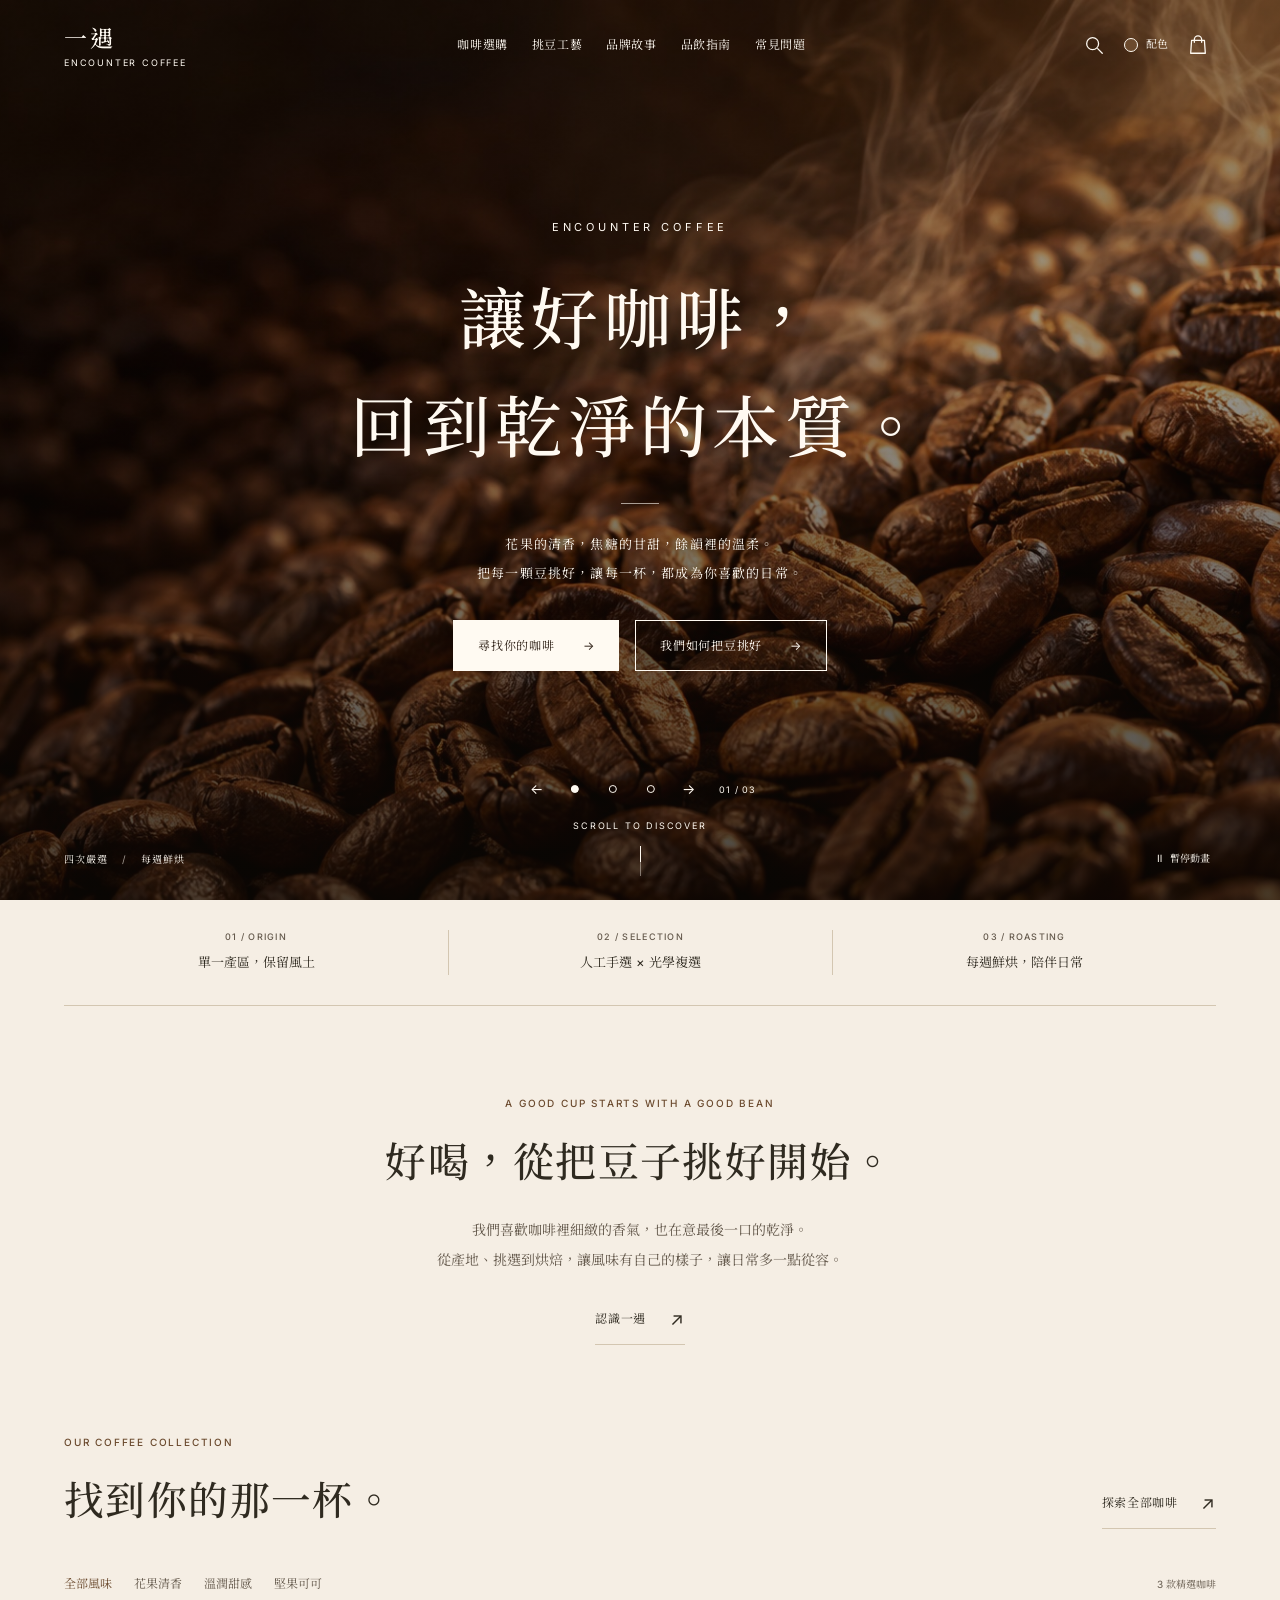
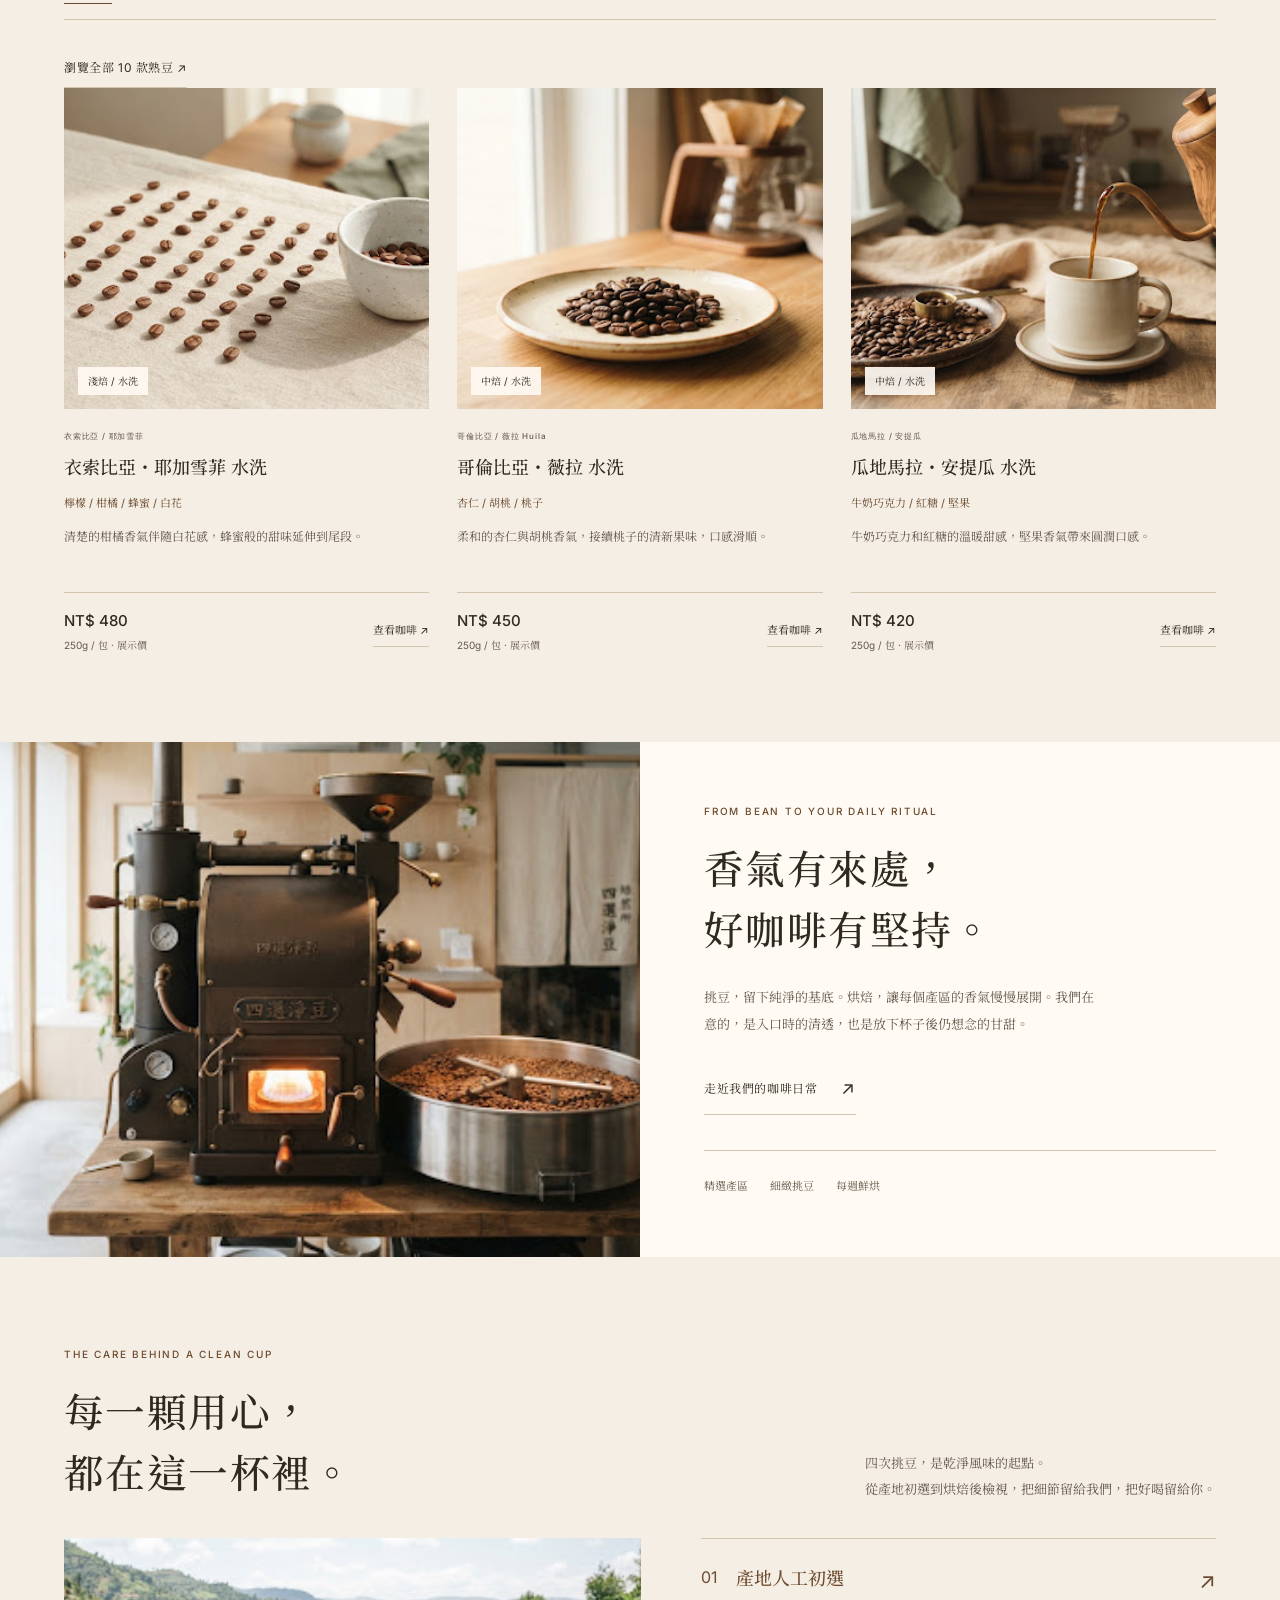
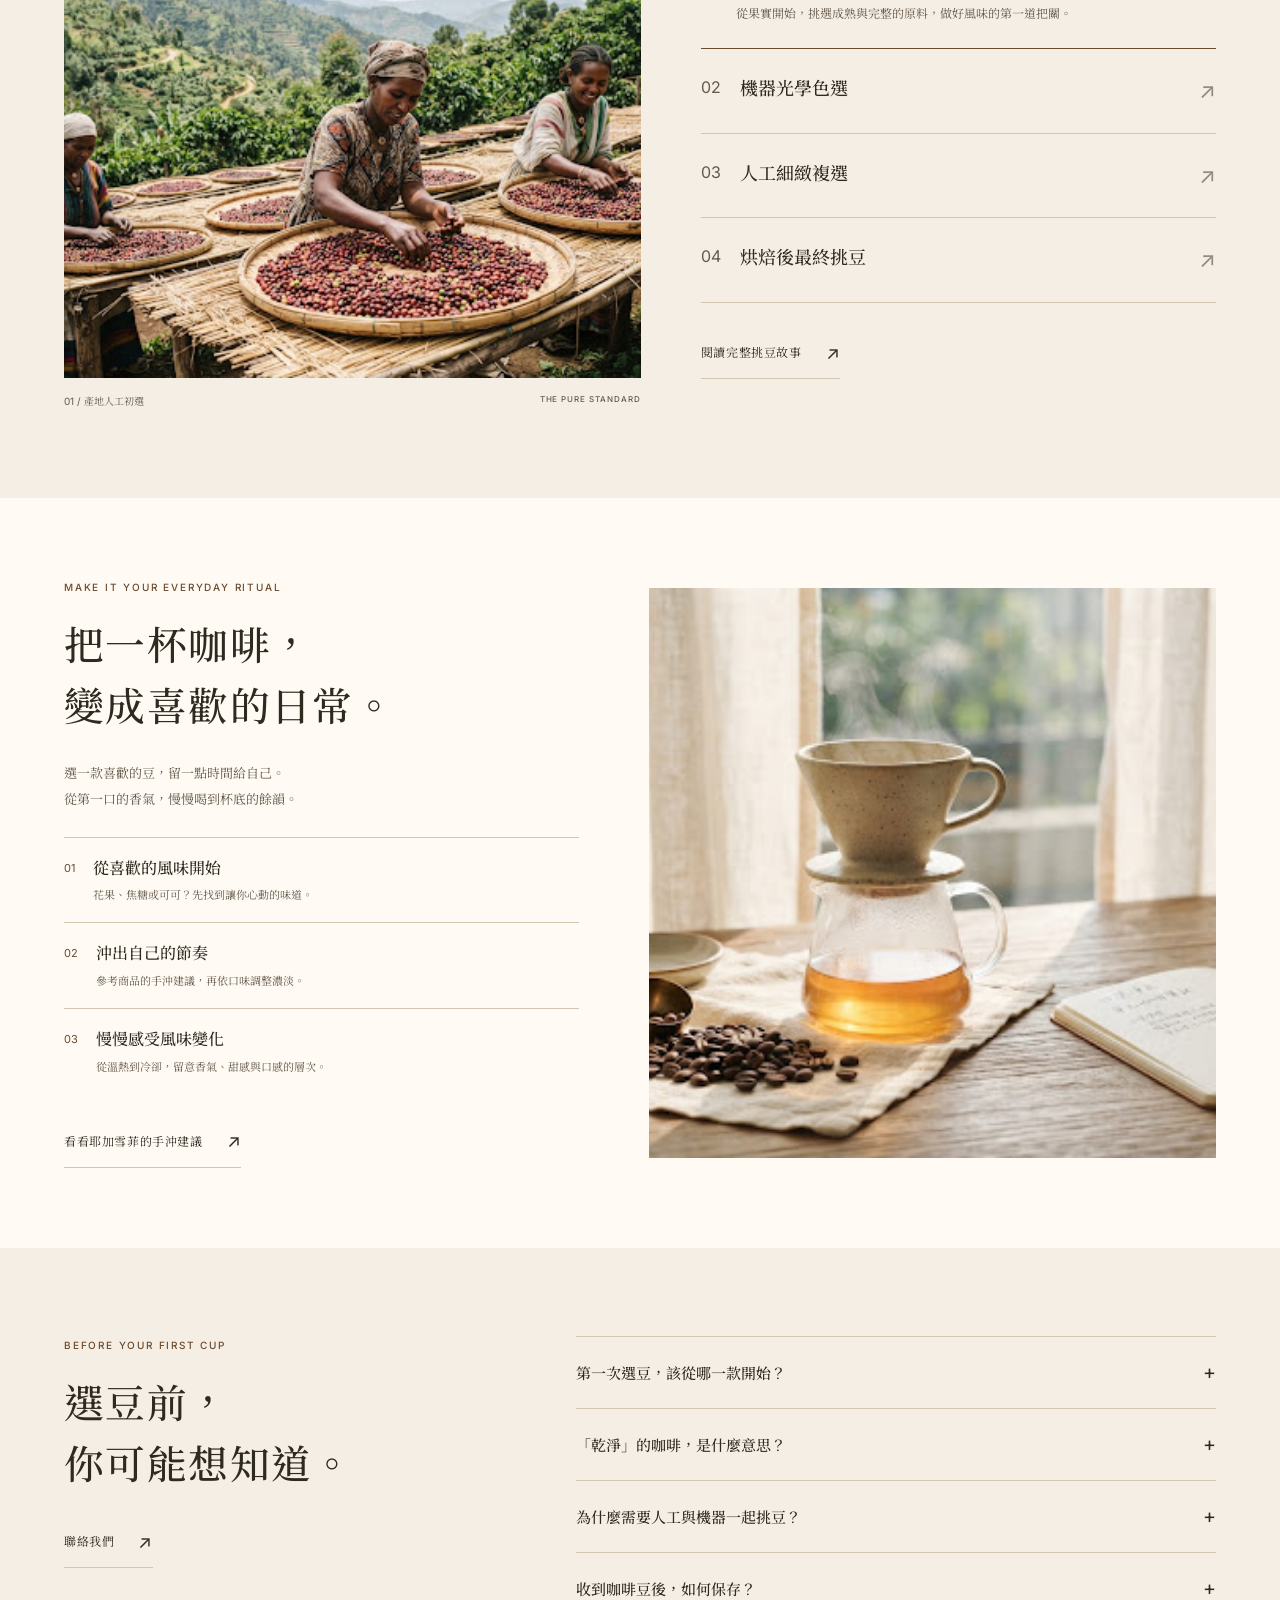
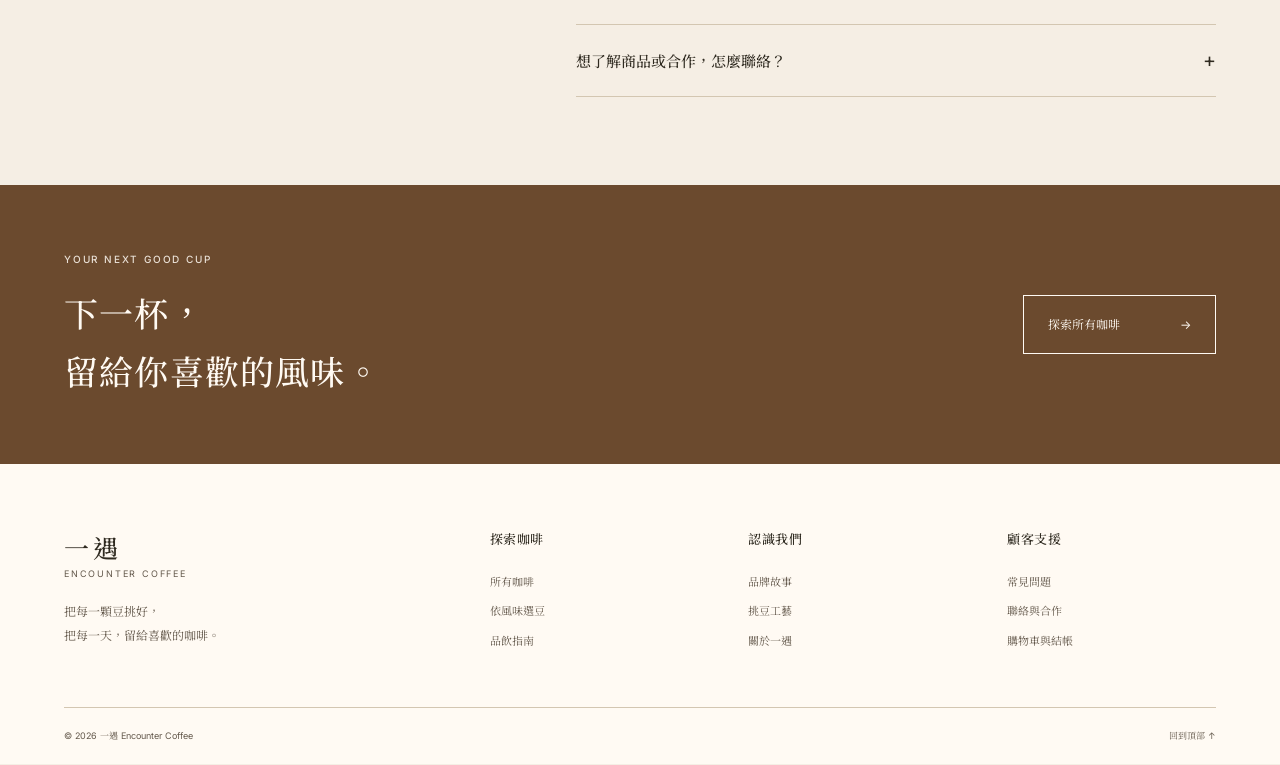
==== commit 5d7fc7fa: "Rename coffee brand to 一遇 and migrate saved demo name" ====
--- a/index.html
+++ b/index.html
@@ -3,7 +3,7 @@
 <head>
   <meta charset="utf-8"/>
   <meta name="viewport" content="width=device-width, initial-scale=1"/>
-  <title>四選淨豆｜讓好咖啡，回到乾淨的本質</title>
+  <title>一遇｜讓好咖啡，回到乾淨的本質</title>
   <meta name="description" content="探索衣索比亞、哥倫比亞與瓜地馬拉的精品咖啡風味。以四道挑豆工序與新鮮烘焙，讓花果香、焦糖甜與可可尾韻回到你的日常。"/>
   <meta name="theme-color" content="#f5eee4"/>
   <link rel="stylesheet" href="assets/home.css"/>
@@ -23,7 +23,7 @@
 <a class="skip-link" href="#main-content">跳到主要內容</a>
 <header class="site-header">
   <div class="nav-shell">
-    <a class="brand" href="index.html" aria-label="四選淨豆首頁"><span class="store-brand">四選淨豆</span><small>PURE SELECT COFFEE</small></a>
+    <a class="brand" href="index.html" aria-label="一遇首頁"><span class="store-brand">一遇</span><small>ENCOUNTER COFFEE</small></a>
     <nav id="primary-nav" aria-label="主要導覽">
       <a href="#products">咖啡選購</a><a href="#process">挑豆工藝</a><a href="story.html">品牌故事</a><a href="#guide">品飲指南</a><a href="#faq">常見問題</a>
     </nav>
@@ -52,7 +52,7 @@
     <div class="carousel-controls" role="group" aria-label="首頁照片輪播"><button type="button" id="slide-prev" aria-label="上一張首頁照片">←</button><button type="button" data-slide="0" aria-label="第1張：烘焙咖啡豆" aria-pressed="true"></button><button type="button" data-slide="1" aria-label="第2張：烘焙工坊" aria-pressed="false"></button><button type="button" data-slide="2" aria-label="第3張：晨間手沖" aria-pressed="false"></button><button type="button" id="slide-next" aria-label="下一張首頁照片">→</button><span id="slide-count">01 / 03</span></div>
     <div class="hero-overlay" aria-hidden="true"></div>
     <div class="hero-content">
-      <p class="hero-eyebrow">PURE SELECT COFFEE</p>
+      <p class="hero-eyebrow">ENCOUNTER COFFEE</p>
       <h1 id="hero-title">讓好咖啡，<br/>回到乾淨的本質。</h1>
       <div class="hero-rule" aria-hidden="true"></div>
       <p class="hero-description">花果的清香，焦糖的甘甜，餘韻裡的溫柔。<br/>把每一顆豆挑好，讓每一杯，都成為你喜歡的日常。</p>
@@ -65,7 +65,7 @@
     <p class="section-kicker">A GOOD CUP STARTS WITH A GOOD BEAN</p>
     <h2>好喝，從把豆子挑好開始。</h2>
     <p class="intro-copy">我們喜歡咖啡裡細緻的香氣，也在意最後一口的乾淨。<br/>從產地、挑選到烘焙，讓風味有自己的樣子，讓日常多一點從容。</p>
-    <a class="text-link" href="story.html">認識四選淨豆 <span aria-hidden="true">↗</span></a>
+    <a class="text-link" href="story.html">認識一遇 <span aria-hidden="true">↗</span></a>
   </section>
   <section class="collection wrapper section-space" id="products" aria-labelledby="collection-title">
     <div class="section-heading"><div><p class="section-kicker">OUR COFFEE COLLECTION</p><h2 id="collection-title">找到你的那一杯。</h2></div><a class="text-link" href="shop.html">探索全部咖啡 <span aria-hidden="true">↗</span></a></div>
@@ -101,7 +101,7 @@
   </div></section>
   <section class="closing-section"><div class="wrapper closing-content"><div><p class="section-kicker">YOUR NEXT GOOD CUP</p><h2>下一杯，<br/>留給你喜歡的風味。</h2></div><a class="closing-button" href="shop.html">探索所有咖啡 <span aria-hidden="true">→</span></a></div></section>
 </main>
-<footer class="site-footer"><div class="wrapper footer-top"><div><a class="brand footer-brand" href="index.html"><span class="store-brand">四選淨豆</span><small>PURE SELECT COFFEE</small></a><p>把每一顆豆挑好，<br/>把每一天，留給喜歡的咖啡。</p></div><div><h2>探索咖啡</h2><a href="shop.html">所有咖啡</a><a href="#products">依風味選豆</a><a href="#guide">品飲指南</a></div><div><h2>認識我們</h2><a href="story.html">品牌故事</a><a href="#process">挑豆工藝</a><a href="about.html">關於四選淨豆</a></div><div><h2>顧客支援</h2><a href="#faq">常見問題</a><a href="about.html#contact">聯絡與合作</a><a href="checkout.html">購物車與結帳</a></div></div><div class="wrapper footer-bottom"><p>© 2026 四選淨豆 Pure Select Coffee</p><a href="#main-content">回到頂部 ↑</a></div></footer>
+<footer class="site-footer"><div class="wrapper footer-top"><div><a class="brand footer-brand" href="index.html"><span class="store-brand">一遇</span><small>ENCOUNTER COFFEE</small></a><p>把每一顆豆挑好，<br/>把每一天，留給喜歡的咖啡。</p></div><div><h2>探索咖啡</h2><a href="shop.html">所有咖啡</a><a href="#products">依風味選豆</a><a href="#guide">品飲指南</a></div><div><h2>認識我們</h2><a href="story.html">品牌故事</a><a href="#process">挑豆工藝</a><a href="about.html">關於一遇</a></div><div><h2>顧客支援</h2><a href="#faq">常見問題</a><a href="about.html#contact">聯絡與合作</a><a href="checkout.html">購物車與結帳</a></div></div><div class="wrapper footer-bottom"><p>© 2026 一遇 Encounter Coffee</p><a href="#main-content">回到頂部 ↑</a></div></footer>
 <p id="theme-status" class="sr-only" role="status" aria-live="polite"></p>
 <dialog id="coffee-search" class="search-dialog" aria-labelledby="search-title"><form method="dialog" class="search-close"><button class="icon-button" aria-label="關閉搜尋" value="cancel">×</button></form><h2 id="search-title">找到喜歡的咖啡。</h2><p>搜尋首頁精選咖啡的產區、名稱或風味。</p><form id="coffee-search-form"><label class="sr-only" for="coffee-search-input">咖啡名稱、產區或風味</label><input id="coffee-search-input" type="search" placeholder="例如：白桃、哥倫比亞、可可"/><button class="search-submit" type="submit">搜尋 →</button></form><a class="text-link" href="shop.html">瀏覽完整商品選購頁 ↗</a></dialog>
 </body>
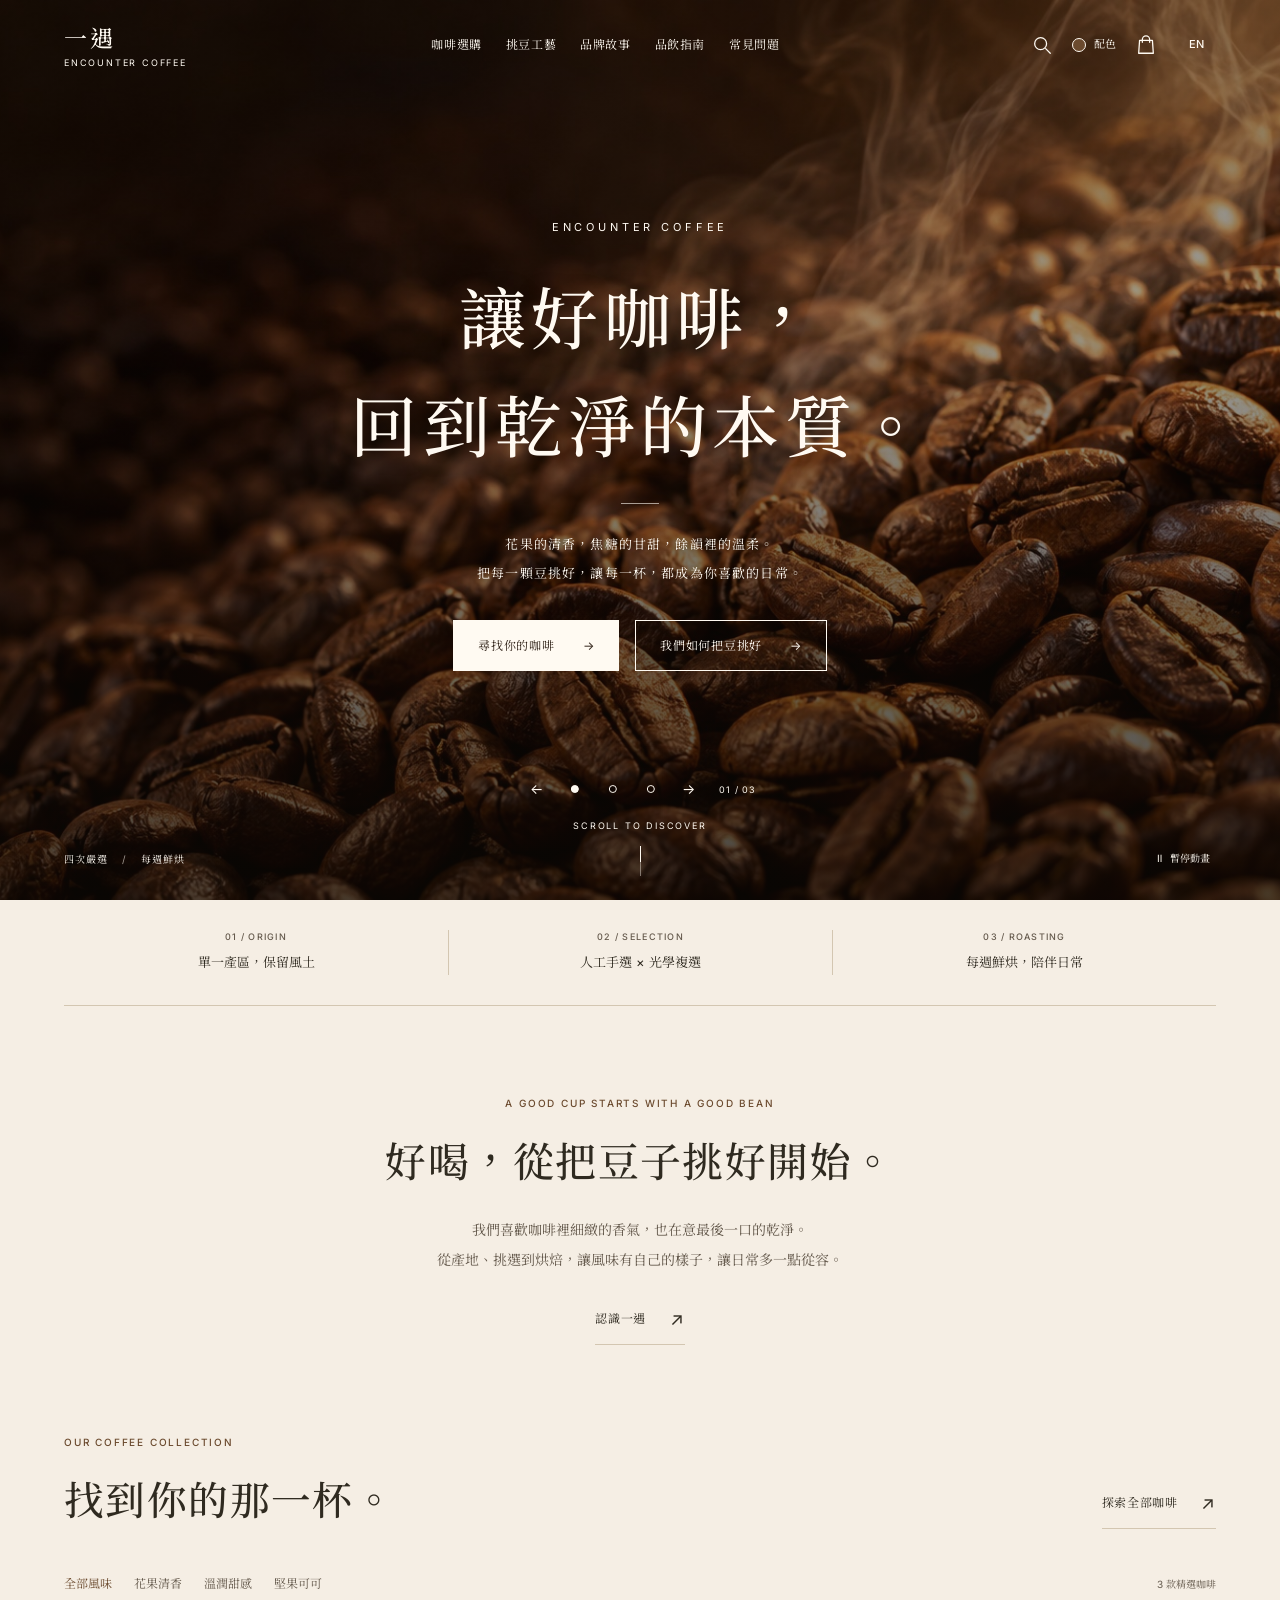
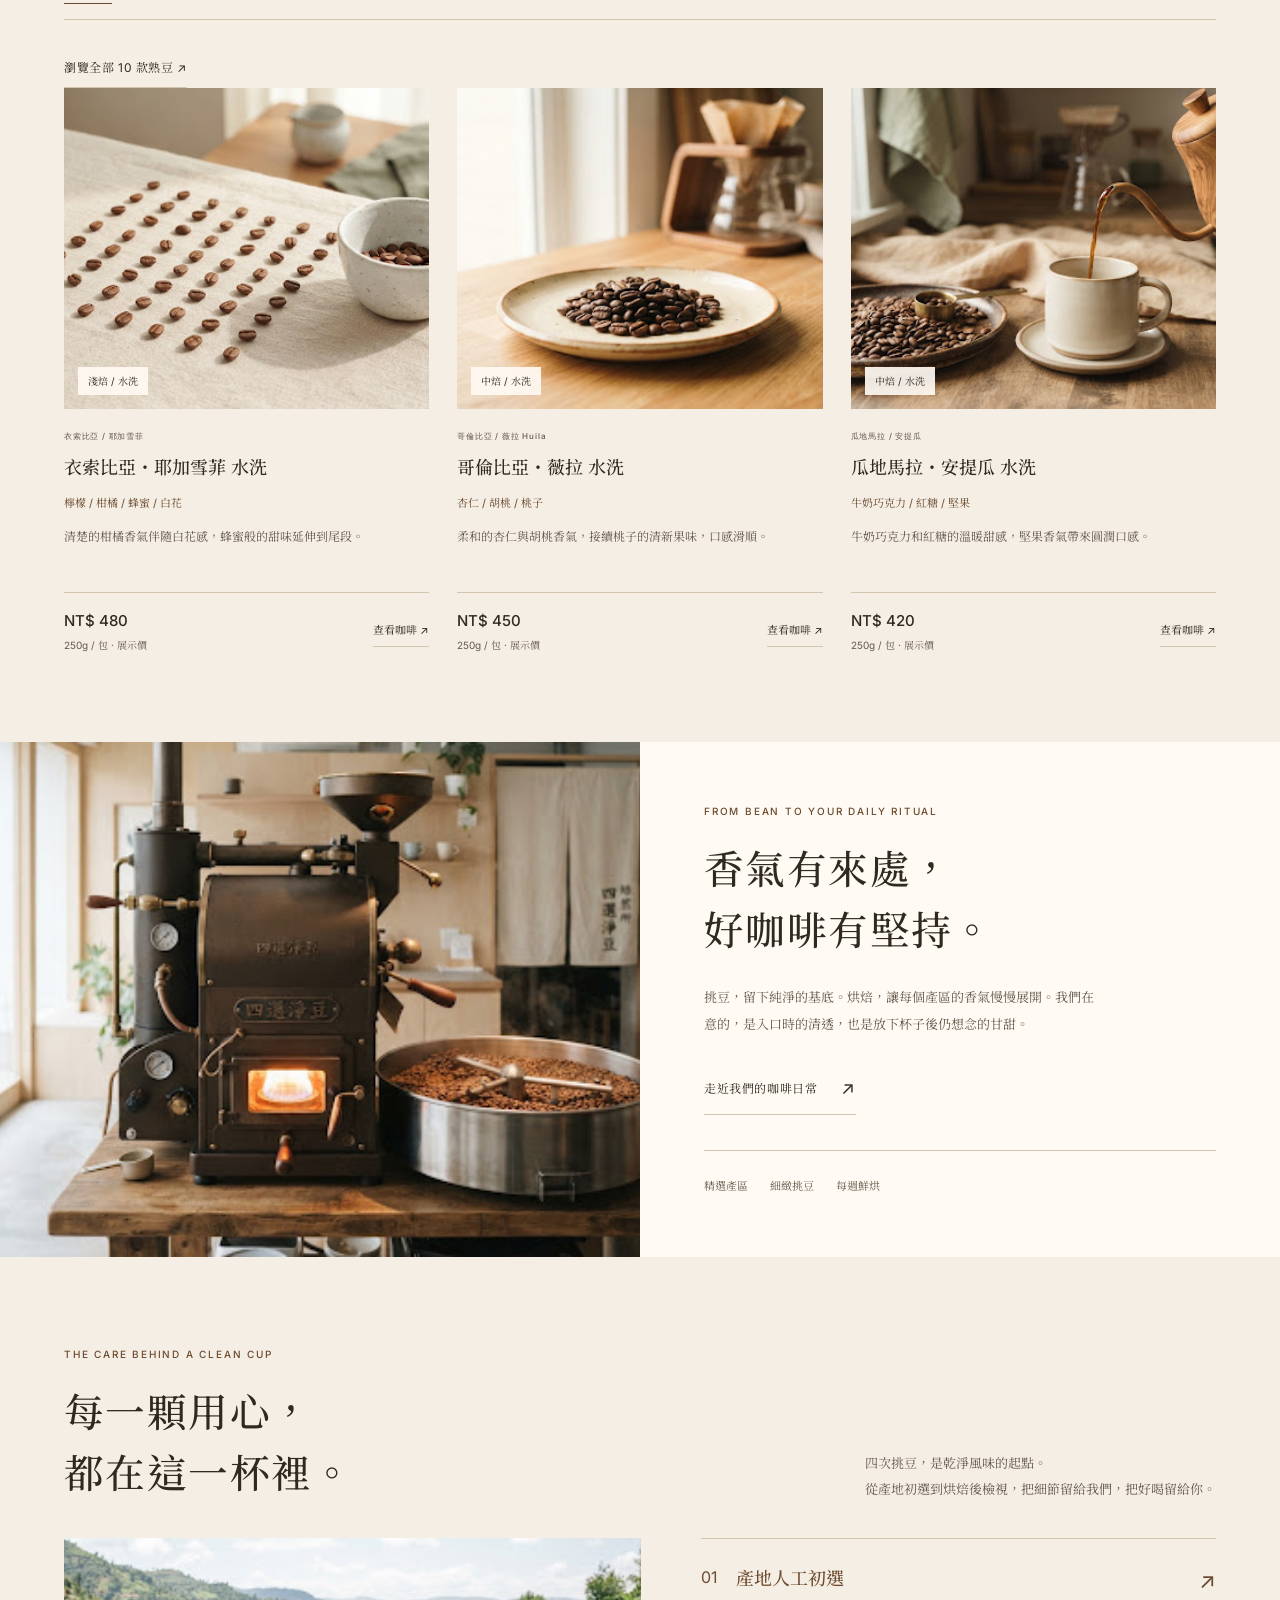
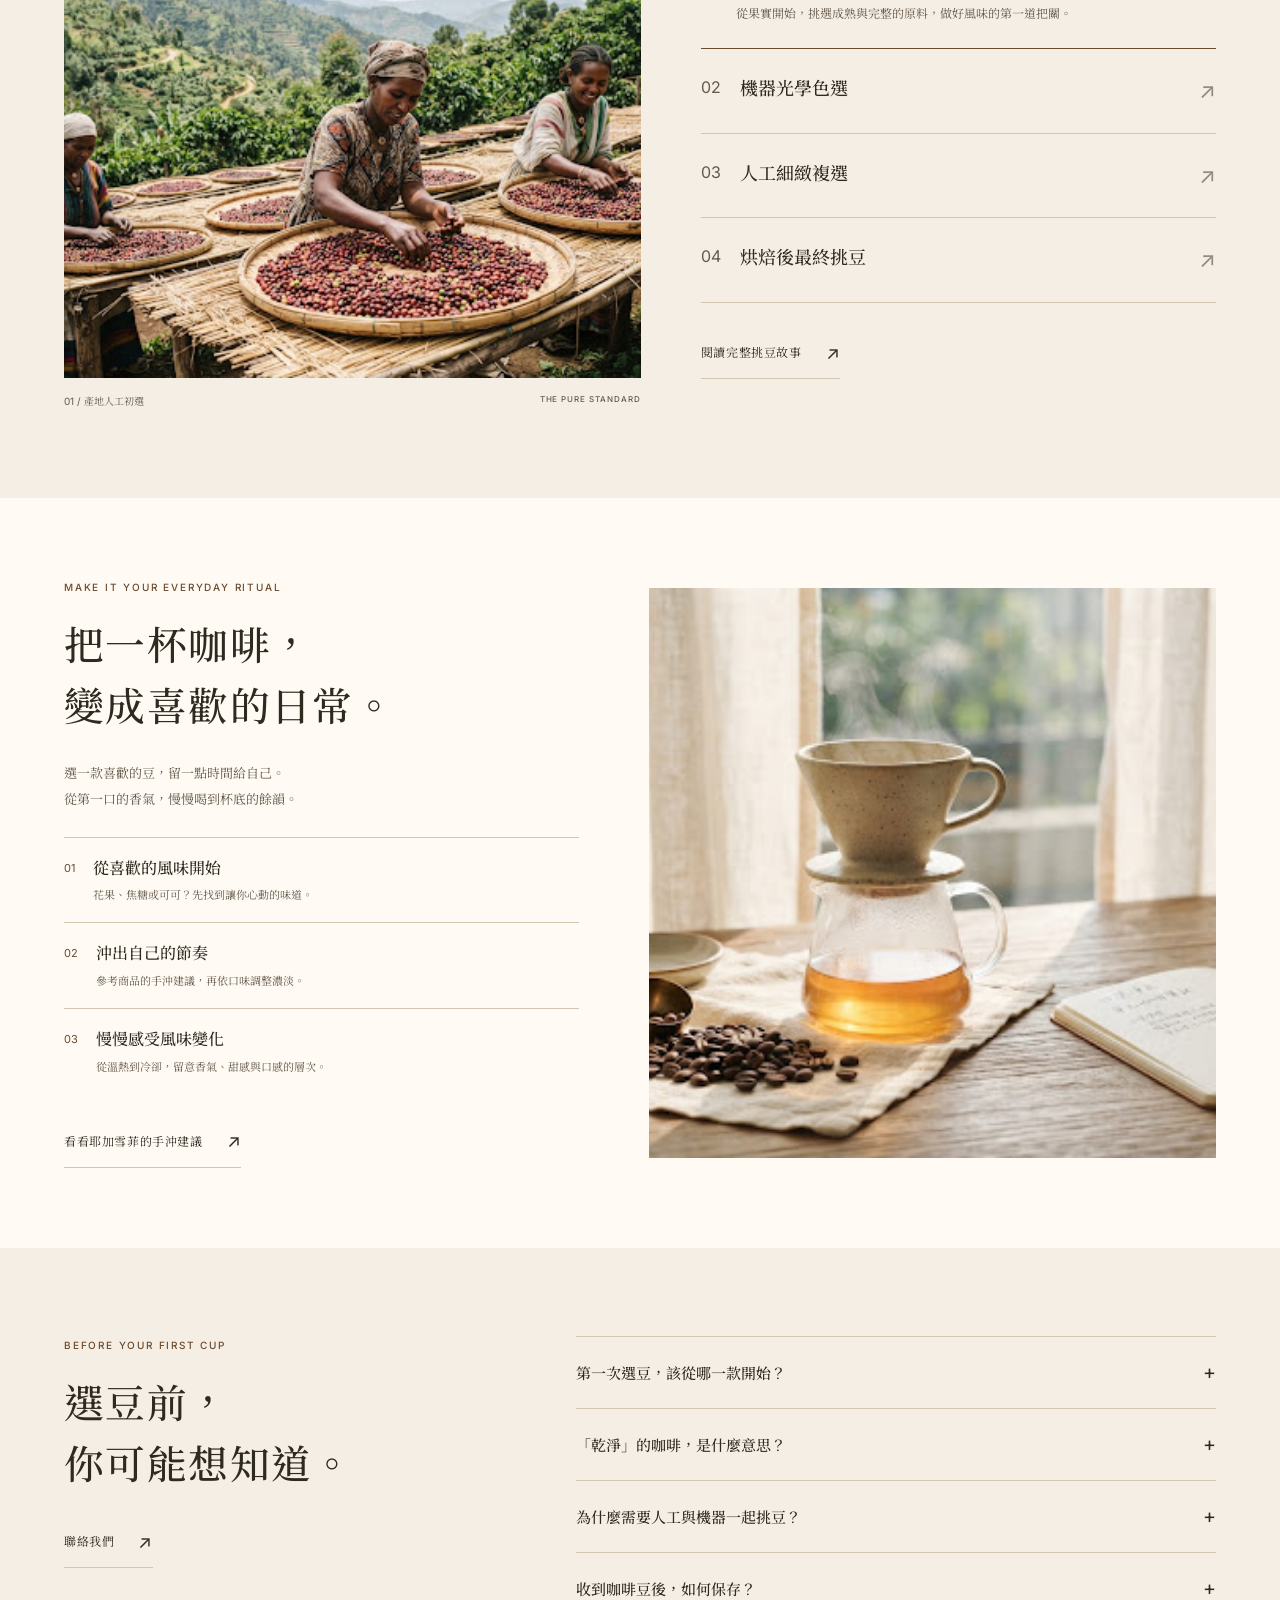
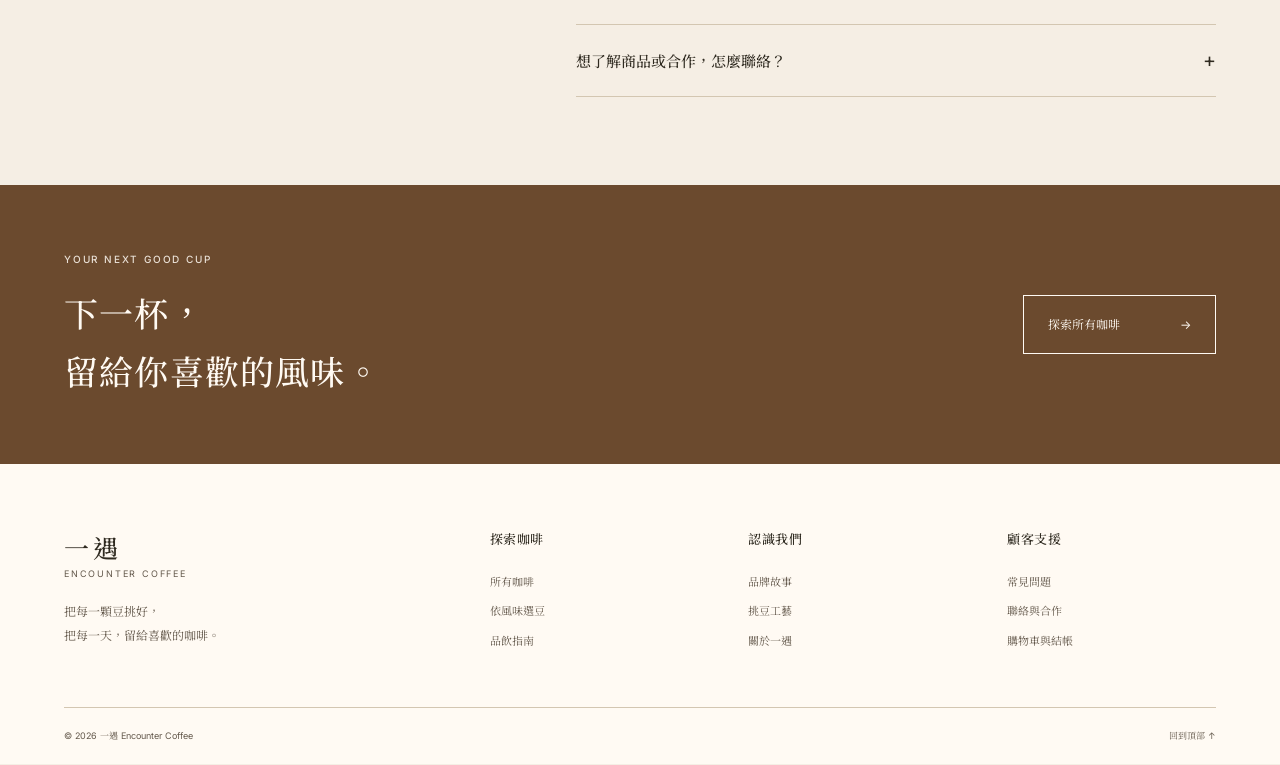
==== commit 5a9cfe6c: "Add English language version and improve mobile responsive layouts" ====
--- a/index.html
+++ b/index.html
@@ -6,19 +6,19 @@
   <title>一遇｜讓好咖啡，回到乾淨的本質</title>
   <meta name="description" content="探索衣索比亞、哥倫比亞與瓜地馬拉的精品咖啡風味。以四道挑豆工序與新鮮烘焙，讓花果香、焦糖甜與可可尾韻回到你的日常。"/>
   <meta name="theme-color" content="#f5eee4"/>
-  <link rel="stylesheet" href="assets/home.css"/>
+  <link rel="stylesheet" href="assets/home.css?v=20261013-en2"/>
   <link rel="preconnect" href="https://fonts.googleapis.com"/>
   <link rel="preconnect" href="https://fonts.gstatic.com" crossorigin/>
   <link href="https://fonts.googleapis.com/css2?family=Inter:wght@400;500;600&family=Noto+Serif+TC:wght@400;500;600;700&display=swap" rel="stylesheet"/>
-  <script>
+  <script src="assets/en-dictionary.js?v=20261013-en2" defer></script><script src="assets/i18n.js?v=20261013-en2" defer></script><script>
     try {
       const savedTheme=localStorage.getItem('pure-select-theme');
       if(['terra','forest','cobalt','nocturne'].includes(savedTheme)) document.documentElement.dataset.theme=savedTheme;
       if(localStorage.getItem('pure-select-motion')==='paused') document.documentElement.dataset.motion='paused';
     } catch (_) {}
   </script>
-  <script src="assets/catalog-data.js" defer></script><script src="assets/store.js" defer></script><script src="assets/commerce.js" defer></script><script src="assets/home.js" defer></script>
-</head>
+  <script src="assets/catalog-data.js?v=20261013-en2" defer></script><script src="assets/store.js?v=20261013-en2" defer></script><script src="assets/commerce.js?v=20261013-en2" defer></script><script src="assets/home.js?v=20261013-en2" defer></script>
+<link rel="stylesheet" href="assets/responsive.css?v=20261013-en2"></head>
 <body data-page="home">
 <a class="skip-link" href="#main-content">跳到主要內容</a>
 <header class="site-header">
@@ -30,7 +30,7 @@
     <div class="nav-actions">
       <button class="icon-button" type="button" id="search-open" aria-label="搜尋首頁精選咖啡" aria-haspopup="dialog" aria-controls="coffee-search"><svg viewBox="0 0 24 24" aria-hidden="true"><circle cx="10.5" cy="10.5" r="6.5"/><path d="m16 16 5 5"/></svg></button>
       <div class="theme-control">
-        <button id="theme-toggle" class="theme-toggle" type="button" aria-expanded="false" aria-controls="theme-options"><span class="current-color" aria-hidden="true"></span><span>配色</span></button>
+        <button id="theme-toggle" aria-label="選擇首頁配色" class="theme-toggle" type="button" aria-expanded="false" aria-controls="theme-options"><span class="current-color" aria-hidden="true"></span><span>配色</span></button>
         <div id="theme-options" class="theme-options" hidden>
           <p>選擇首頁配色</p>
           <div role="group" aria-label="首頁配色">
--- a/assets/responsive.css
+++ b/assets/responsive.css
@@ -0,0 +1,25 @@
+.language-switch{font:500 11px/1.4 Inter,sans-serif;display:inline-flex;align-items:center;justify-content:center;min-width:40px;min-height:44px;border:1px solid currentColor;padding:7px 9px;white-space:nowrap;flex-shrink:0;letter-spacing:0}
+html[data-lang=en] h1,html[data-lang=en] h2,html[data-lang=en] h3{font-family:Georgia,'Times New Roman',serif;letter-spacing:0}
+html[data-lang=en] .brand>span{font-family:Georgia,serif;letter-spacing:.03em;font-size:24px}
+html[data-lang=en] .coffee-hero h1{font-size:clamp(40px,6.5vw,88px);line-height:1.13;letter-spacing:-.025em}
+html[data-lang=en] .hero-description{letter-spacing:0;max-width:580px;line-height:1.9}
+html[data-lang=en] .brand-notes p{line-height:1.6}
+html[data-lang=en] .nav-shell{gap:16px}
+html[data-lang=en] .site-header nav{gap:18px;letter-spacing:0}
+.nav-actions .language-switch{border:0;padding-inline:6px}
+.editorial-main{padding-top:55px;padding-bottom:70px}.editorial-lead{max-width:800px;margin-bottom:50px}.editorial-lead h1{font-size:clamp(32px,5vw,65px);line-height:1.3;margin:20px 0}.editorial-lead p{max-width:660px;color:rgb(var(--muted))}.editorial-photo{width:100%;max-height:520px;object-fit:cover;margin-bottom:45px}.editorial-columns{display:grid;grid-template-columns:1fr 1fr;gap:45px;margin:45px 0}.editorial-columns h2{font-size:28px;margin-bottom:18px}.editorial-columns p{color:rgb(var(--muted));margin:12px 0}.editorial-steps{display:grid;grid-template-columns:1fr 1fr;gap:25px}.editorial-steps article{padding:28px;background:rgb(var(--card));border:1px solid rgb(var(--line))}.editorial-steps h2{font-size:23px;margin:15px 0}.editorial-steps p{color:rgb(var(--muted));font-size:13px}.editorial-contact{border-top:1px solid rgb(var(--line));padding-top:40px;margin-top:40px}.editorial-contact a{overflow-wrap:anywhere}
+@media(max-width:1150px){html[data-lang=en] .site-header nav{gap:12px;font-size:11px}}
+@media(max-width:980px){html[data-lang=en] .site-header nav{font-size:14px;gap:0}.language-switch{font-size:11px}}
+@media(max-width:767px){
+ .nav-shell{gap:8px}.nav-actions{gap:0}.nav-actions .icon-button{width:30px;min-height:44px}.nav-actions .language-switch{min-width:34px;padding:5px}.theme-toggle{min-height:44px}.brand>span,html[data-lang=en] .brand>span{font-size:21px}.brand>small{font-size:6px}.site-header nav{max-height:calc(100svh - 78px);overflow:auto}.site-header nav>a{min-height:44px}.shop-nav nav{gap:10px 17px;align-items:center}.shop-nav nav a{display:inline-flex;align-items:center;min-height:44px}.shop-nav{gap:12px}.shop-nav .language-switch{margin-left:auto}
+ html[data-lang=en] .coffee-hero{min-height:760px;max-height:none}html[data-lang=en] .hero-content{padding:110px 22px 155px}html[data-lang=en] .coffee-hero h1{font-size:clamp(39px,10vw,64px);line-height:1.13}html[data-lang=en] .hero-description{font-size:12px;line-height:1.85;margin-bottom:20px}html[data-lang=en] .hero-eyebrow{margin-bottom:20px}html[data-lang=en] .hero-rule{margin:20px 0}.hero-actions{max-width:100%}.hero-buy,.hero-story{min-height:44px}.carousel-controls button{min-width:30px;min-height:44px}.carousel-controls{bottom:91px}#motion-toggle{min-height:44px}.flavor-filters button{min-height:44px}
+ .catalog-toolbar{grid-template-columns:minmax(0,1fr) minmax(0,1fr)}input,select,textarea{font-size:16px}.catalog-toolbar label,.form-grid label{min-width:0}.variant-options button{min-width:0;overflow-wrap:anywhere}.gallery-thumbs button{min-height:40px}.product-section h2{line-height:1.35}.flavor-profile i{flex:1;max-width:150px;min-width:35px}.flavor-profile small{white-space:nowrap}.record-list dd{min-width:0;overflow-wrap:anywhere}.modal-actions{flex-wrap:wrap}.modal-actions button{min-height:44px}.admin-sidebar nav a{min-height:44px;display:flex;align-items:center}.admin-topbar{align-items:center;flex-wrap:wrap}.admin-topbar .language-switch{margin-left:auto}.admin-panel,.admin-dialog{overflow-wrap:anywhere}.kpi-grid>a,.kpi-grid>div{min-width:0}.workflow-links a{overflow-wrap:anywhere;min-height:44px}.table-scroll{overscroll-behavior-inline:contain}.image-row-actions button{min-width:44px;min-height:44px}.admin-actions button,.admin-actions a{min-height:44px}.admin-dialog .modal-heading h2{min-width:0;line-height:1.3}.admin-dialog .modal-heading>button{min-width:44px;min-height:44px}
+ .editorial-main{padding-top:35px}.editorial-columns,.editorial-steps{grid-template-columns:1fr;gap:25px}.editorial-lead{margin-bottom:30px}.editorial-photo{min-height:230px}.editorial-steps article{padding:22px}
+}
+@media(max-width:359px){.bag-link{display:inline-flex}.nav-actions .icon-button{width:26px}.nav-actions .language-switch{min-width:29px;font-size:10px}.nav-actions #search-open{display:none}.brand>span,html[data-lang=en] .brand>span{font-size:19px}.theme-toggle{padding-inline:2px}.hero-actions{flex-direction:column;width:100%;max-width:260px}.hero-description br{display:none}.catalog-toolbar{grid-template-columns:1fr}.brew-grid{grid-template-columns:1fr}.kpi-grid{grid-template-columns:1fr 1fr}.kpi-grid strong.money-kpi{font-size:16px}.cart-line{grid-template-columns:55px minmax(0,1fr)}.cart-line>img{width:55px;height:55px}}
+@media(max-height:500px) and (max-width:980px){.coffee-hero,html[data-lang=en] .coffee-hero{height:auto;min-height:760px}.theme-options{max-height:calc(100svh - 100px);overflow:auto}}
+
+.carousel-controls>span{white-space:nowrap}.nav-actions .icon-button{min-width:36px}@media(max-width:767px){.nav-actions .icon-button{min-width:44px;width:44px}.nav-actions .language-switch{min-width:44px}.nav-actions{flex-shrink:0}.carousel-controls{gap:8px}}
+
+@media(max-width:359px){.nav-actions #theme-toggle>span:last-child{display:none}.nav-actions #theme-toggle{min-width:44px;justify-content:center}.brand>span,html[data-lang=en] .brand>span{font-size:17px}}
+.origin-panel>div,.product-detail,.gallery{min-width:0}.origin-panel dl{grid-template-columns:90px minmax(0,1fr)}.origin-panel dd{min-width:0;overflow-wrap:anywhere}@media(max-width:767px){.origin-panel{grid-template-columns:minmax(0,1fr)}.origin-panel dl{grid-template-columns:80px minmax(0,1fr)}}
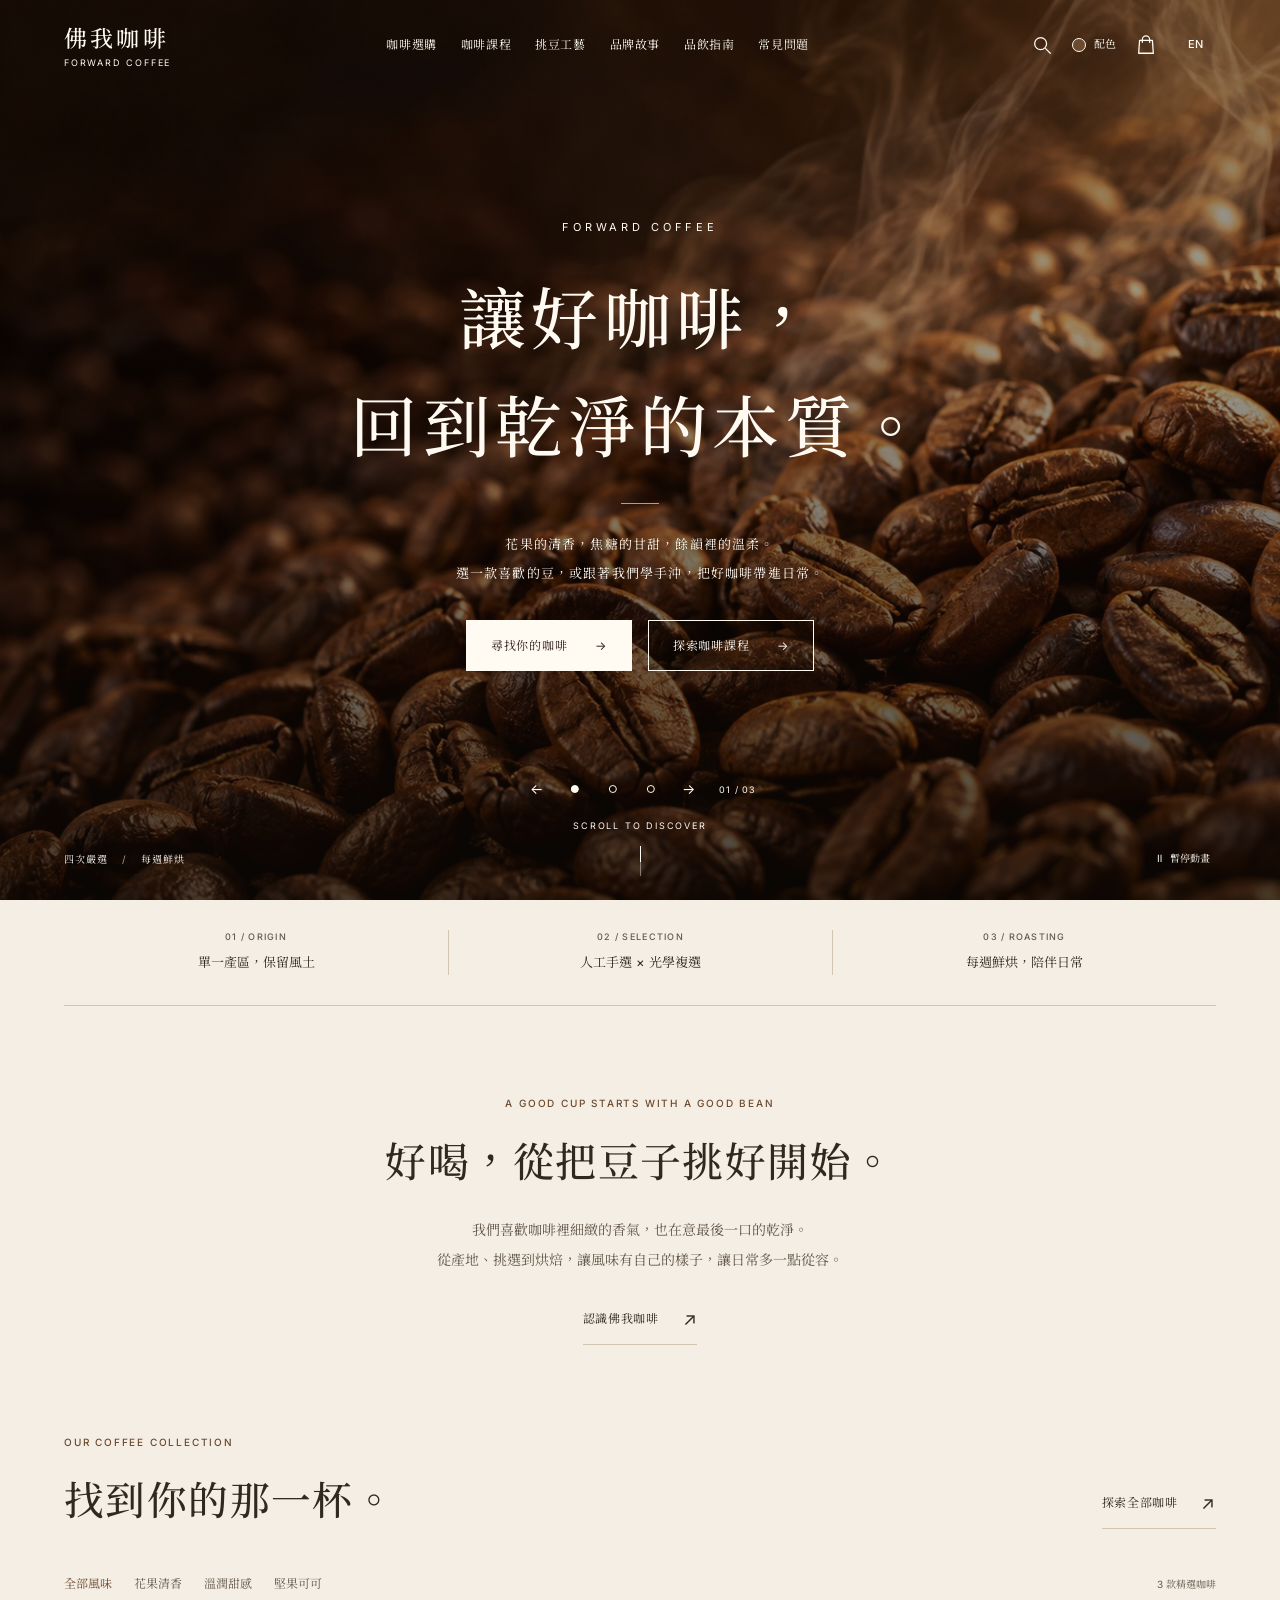
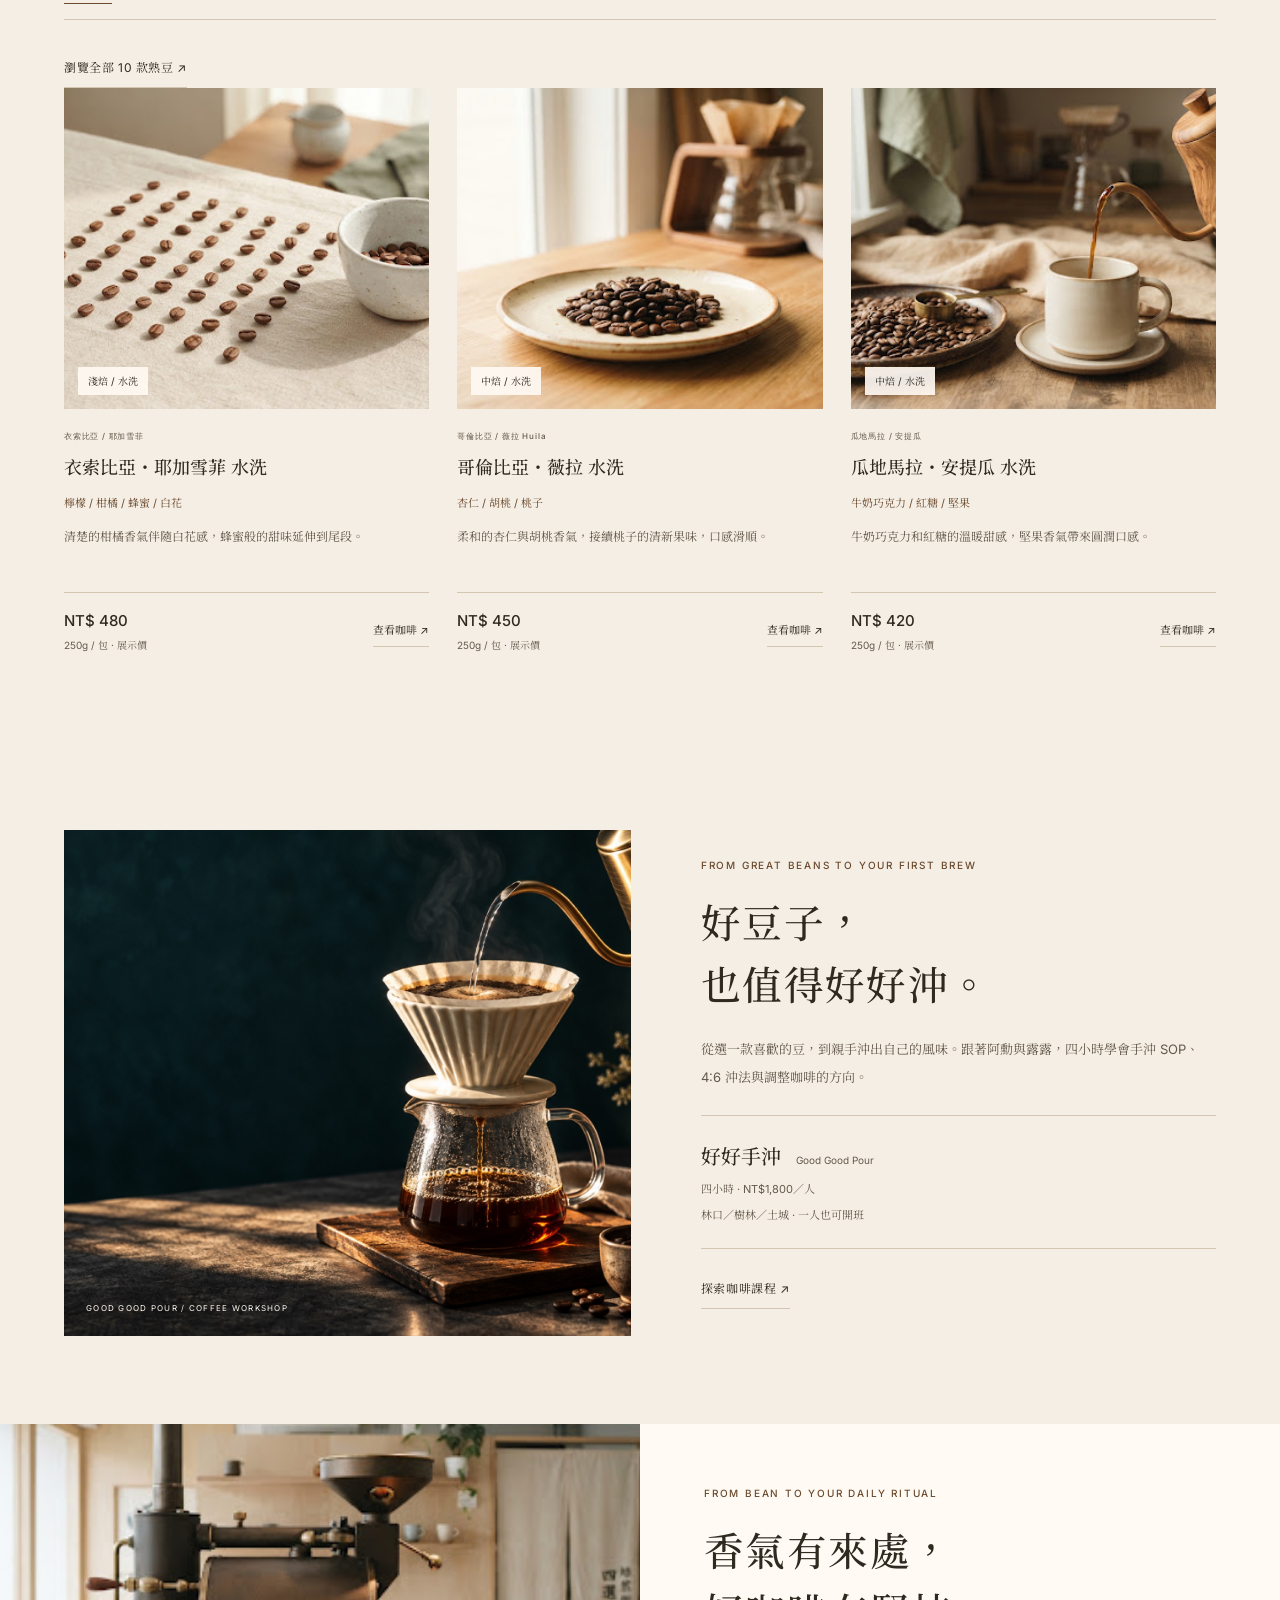
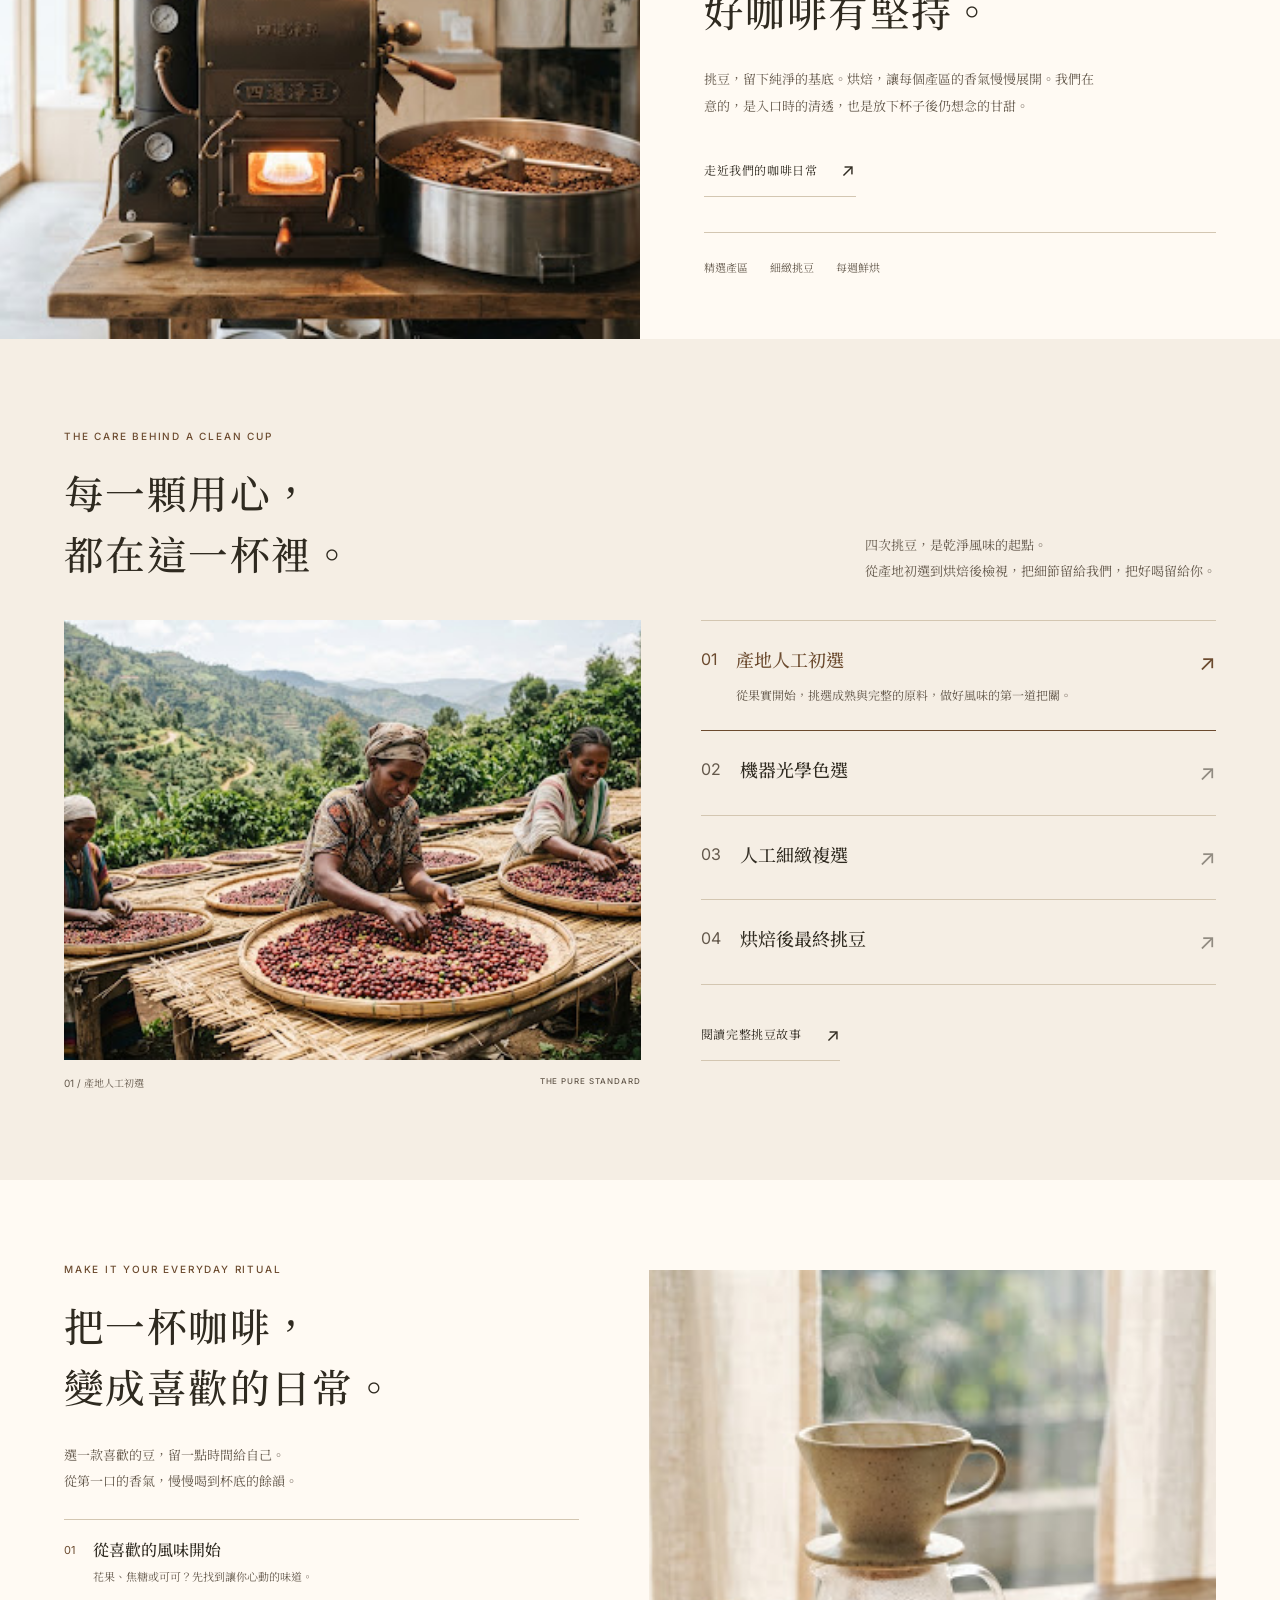
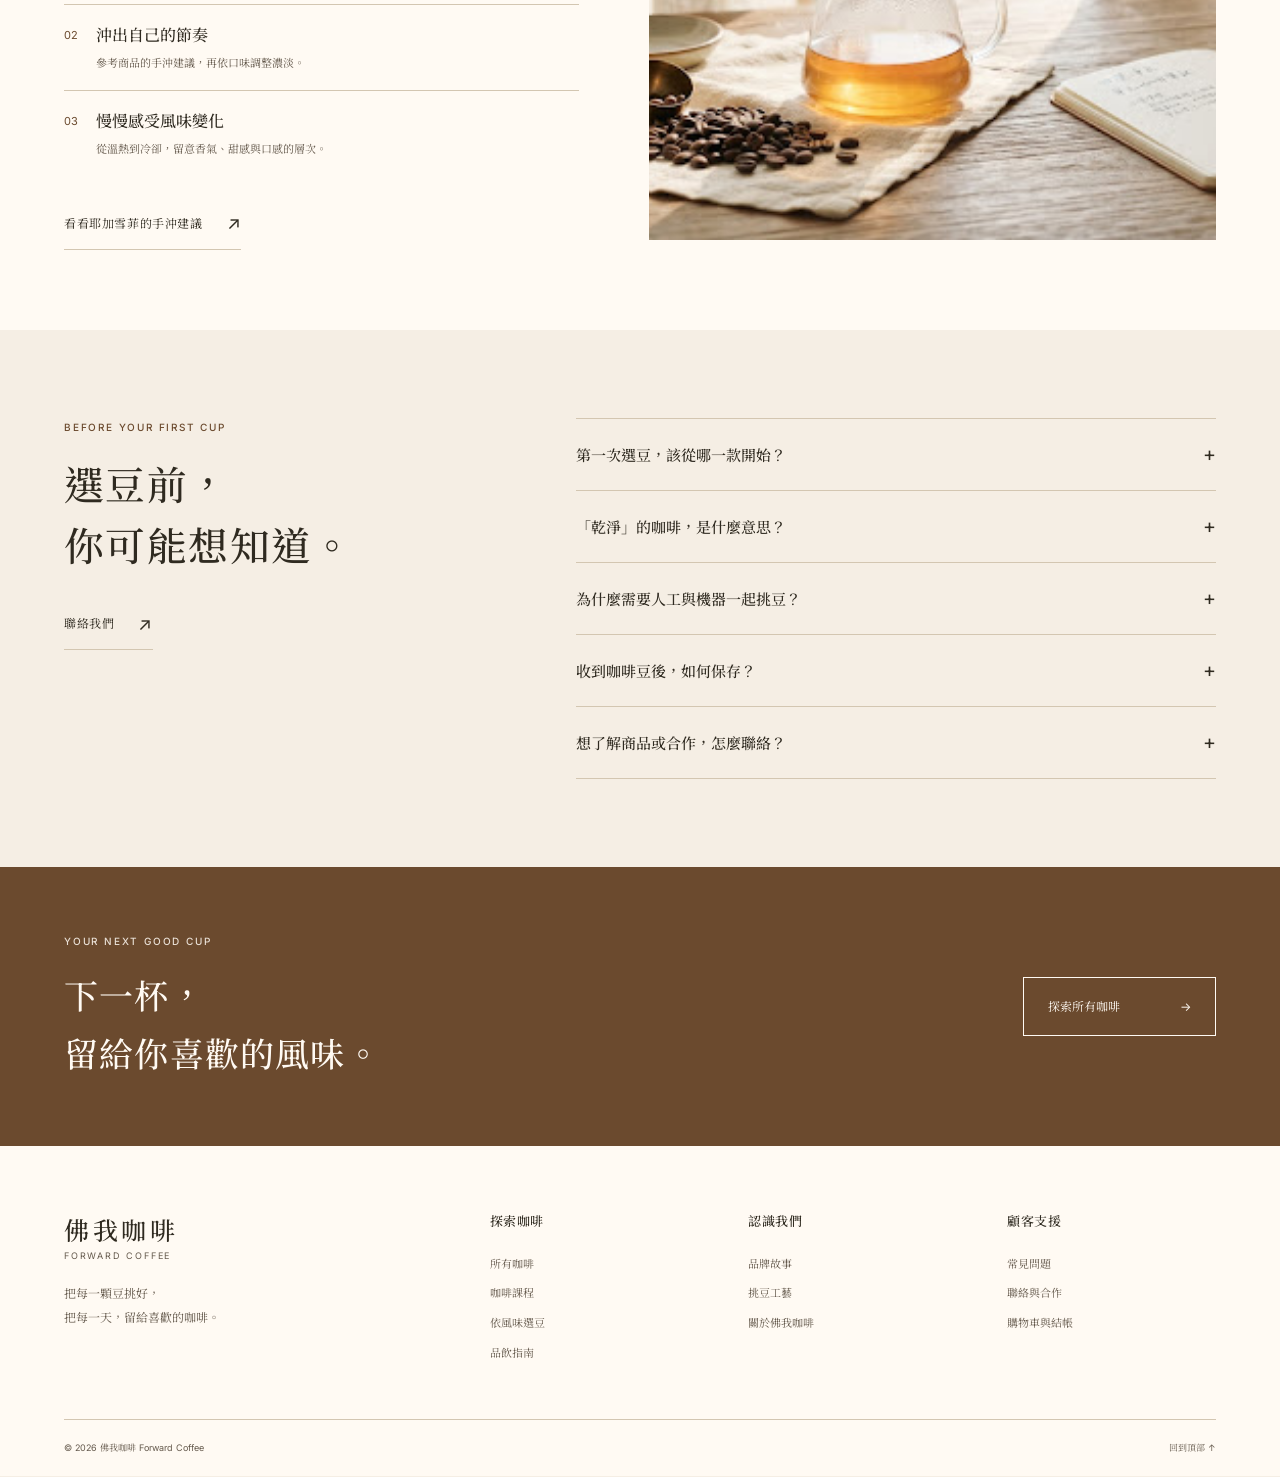
==== commit 8114892b: "Brand forward branch as 佛我咖啡 and integrate Good Good Pour course" ====
--- a/index.html
+++ b/index.html
@@ -3,29 +3,29 @@
 <head>
   <meta charset="utf-8"/>
   <meta name="viewport" content="width=device-width, initial-scale=1"/>
-  <title>一遇｜讓好咖啡，回到乾淨的本質</title>
+  <title>佛我咖啡｜讓好咖啡，回到乾淨的本質</title>
   <meta name="description" content="探索衣索比亞、哥倫比亞與瓜地馬拉的精品咖啡風味。以四道挑豆工序與新鮮烘焙，讓花果香、焦糖甜與可可尾韻回到你的日常。"/>
   <meta name="theme-color" content="#f5eee4"/>
-  <link rel="stylesheet" href="assets/home.css?v=20261013-en2"/>
+  <link rel="stylesheet" href="assets/home.css?v=20261022-forward4"/>
   <link rel="preconnect" href="https://fonts.googleapis.com"/>
   <link rel="preconnect" href="https://fonts.gstatic.com" crossorigin/>
   <link href="https://fonts.googleapis.com/css2?family=Inter:wght@400;500;600&family=Noto+Serif+TC:wght@400;500;600;700&display=swap" rel="stylesheet"/>
-  <script src="assets/en-dictionary.js?v=20261013-en2" defer></script><script src="assets/i18n.js?v=20261013-en2" defer></script><script>
+  <script src="assets/en-dictionary.js?v=20261022-forward4" defer></script><script src="assets/i18n.js?v=20261022-forward4" defer></script><script>
     try {
       const savedTheme=localStorage.getItem('pure-select-theme');
       if(['terra','forest','cobalt','nocturne'].includes(savedTheme)) document.documentElement.dataset.theme=savedTheme;
       if(localStorage.getItem('pure-select-motion')==='paused') document.documentElement.dataset.motion='paused';
     } catch (_) {}
   </script>
-  <script src="assets/catalog-data.js?v=20261013-en2" defer></script><script src="assets/store.js?v=20261013-en2" defer></script><script src="assets/commerce.js?v=20261013-en2" defer></script><script src="assets/home.js?v=20261013-en2" defer></script>
-<link rel="stylesheet" href="assets/responsive.css?v=20261013-en2"></head>
+  <script src="assets/catalog-data.js?v=20261022-forward4" defer></script><script src="assets/store.js?v=20261022-forward4" defer></script><script src="assets/commerce.js?v=20261022-forward4" defer></script><script src="assets/home.js?v=20261022-forward4" defer></script>
+<link rel="stylesheet" href="assets/responsive.css?v=20261022-forward4"><link rel="stylesheet" href="assets/courses.css?v=20261022-forward4"></head>
 <body data-page="home">
 <a class="skip-link" href="#main-content">跳到主要內容</a>
 <header class="site-header">
   <div class="nav-shell">
-    <a class="brand" href="index.html" aria-label="一遇首頁"><span class="store-brand">一遇</span><small>ENCOUNTER COFFEE</small></a>
+    <a class="brand" href="index.html" aria-label="佛我咖啡首頁"><span class="store-brand">佛我咖啡</span><small>FORWARD COFFEE</small></a>
     <nav id="primary-nav" aria-label="主要導覽">
-      <a href="#products">咖啡選購</a><a href="#process">挑豆工藝</a><a href="story.html">品牌故事</a><a href="#guide">品飲指南</a><a href="#faq">常見問題</a>
+      <a href="#products">咖啡選購</a><a href="courses.html">咖啡課程</a><a href="#process">挑豆工藝</a><a href="story.html">品牌故事</a><a href="#guide">品飲指南</a><a href="#faq">常見問題</a>
     </nav>
     <div class="nav-actions">
       <button class="icon-button" type="button" id="search-open" aria-label="搜尋首頁精選咖啡" aria-haspopup="dialog" aria-controls="coffee-search"><svg viewBox="0 0 24 24" aria-hidden="true"><circle cx="10.5" cy="10.5" r="6.5"/><path d="m16 16 5 5"/></svg></button>
@@ -52,11 +52,11 @@
     <div class="carousel-controls" role="group" aria-label="首頁照片輪播"><button type="button" id="slide-prev" aria-label="上一張首頁照片">←</button><button type="button" data-slide="0" aria-label="第1張：烘焙咖啡豆" aria-pressed="true"></button><button type="button" data-slide="1" aria-label="第2張：烘焙工坊" aria-pressed="false"></button><button type="button" data-slide="2" aria-label="第3張：晨間手沖" aria-pressed="false"></button><button type="button" id="slide-next" aria-label="下一張首頁照片">→</button><span id="slide-count">01 / 03</span></div>
     <div class="hero-overlay" aria-hidden="true"></div>
     <div class="hero-content">
-      <p class="hero-eyebrow">ENCOUNTER COFFEE</p>
+      <p class="hero-eyebrow">FORWARD COFFEE</p>
       <h1 id="hero-title">讓好咖啡，<br/>回到乾淨的本質。</h1>
       <div class="hero-rule" aria-hidden="true"></div>
-      <p class="hero-description">花果的清香，焦糖的甘甜，餘韻裡的溫柔。<br/>把每一顆豆挑好，讓每一杯，都成為你喜歡的日常。</p>
-      <div class="hero-actions"><a class="hero-buy" href="#products">尋找你的咖啡 <span aria-hidden="true">→</span></a><a class="hero-story" href="#process">我們如何把豆挑好 <span aria-hidden="true">→</span></a></div>
+      <p class="hero-description">花果的清香，焦糖的甘甜，餘韻裡的溫柔。<br/>選一款喜歡的豆，或跟著我們學手沖，把好咖啡帶進日常。</p>
+      <div class="hero-actions"><a class="hero-buy" href="#products">尋找你的咖啡 <span aria-hidden="true">→</span></a><a class="hero-story" href="courses.html">探索咖啡課程 <span aria-hidden="true">→</span></a></div>
     </div>
     <div class="hero-bottom"><span class="hero-roast-note">四次嚴選 <span aria-hidden="true">/</span> 每週鮮烘</span><a href="#collection-intro" class="scroll-cue"><span>SCROLL TO DISCOVER</span><span class="scroll-line" aria-hidden="true"></span></a><button id="motion-toggle" type="button" aria-pressed="false"><span aria-hidden="true">Ⅱ</span> <span id="motion-label">暫停動畫</span></button></div>
   </section>
@@ -65,7 +65,7 @@
     <p class="section-kicker">A GOOD CUP STARTS WITH A GOOD BEAN</p>
     <h2>好喝，從把豆子挑好開始。</h2>
     <p class="intro-copy">我們喜歡咖啡裡細緻的香氣，也在意最後一口的乾淨。<br/>從產地、挑選到烘焙，讓風味有自己的樣子，讓日常多一點從容。</p>
-    <a class="text-link" href="story.html">認識一遇 <span aria-hidden="true">↗</span></a>
+    <a class="text-link" href="story.html">認識佛我咖啡 <span aria-hidden="true">↗</span></a>
   </section>
   <section class="collection wrapper section-space" id="products" aria-labelledby="collection-title">
     <div class="section-heading"><div><p class="section-kicker">OUR COFFEE COLLECTION</p><h2 id="collection-title">找到你的那一杯。</h2></div><a class="text-link" href="shop.html">探索全部咖啡 <span aria-hidden="true">↗</span></a></div>
@@ -73,6 +73,7 @@
     <div class="coffee-grid"><article class="coffee-card" data-flavor-card="floral" data-search="衣索比亞・耶加雪菲 水洗 衣索比亞 檸檬 柑橘 蜂蜜 白花"><a class="product-photo" href="product.html?id=yirgacheffe"><img src="assets/45757328e57f.jpg" alt="衣索比亞・耶加雪菲 水洗烘焙豆示意" width="512" height="279" loading="lazy"><span class="roast-label">淺焙 / 水洗</span></a><div class="product-copy"><p class="product-origin">衣索比亞 / 耶加雪菲</p><h3>衣索比亞・耶加雪菲 水洗</h3><p class="flavor-line">檸檬 / 柑橘 / 蜂蜜 / 白花</p><p class="product-description">清楚的柑橘香氣伴隨白花感，蜂蜜般的甜味延伸到尾段。</p><div class="product-bottom"><p><strong>NT$ 480</strong><span>250g / 包 · 展示價</span></p><a class="product-link" href="product.html?id=yirgacheffe">查看咖啡 ↗</a></div></div></article><article class="coffee-card" data-flavor-card="sweet" data-search="哥倫比亞・薇拉 水洗 哥倫比亞 杏仁 胡桃 桃子"><a class="product-photo" href="product.html?id=colombia-huila"><img src="assets/b57b40299e6b.jpg" alt="哥倫比亞・薇拉 水洗烘焙豆示意" width="512" height="279" loading="lazy"><span class="roast-label">中焙 / 水洗</span></a><div class="product-copy"><p class="product-origin">哥倫比亞 / 薇拉 Huila</p><h3>哥倫比亞・薇拉 水洗</h3><p class="flavor-line">杏仁 / 胡桃 / 桃子</p><p class="product-description">柔和的杏仁與胡桃香氣，接續桃子的清新果味，口感滑順。</p><div class="product-bottom"><p><strong>NT$ 450</strong><span>250g / 包 · 展示價</span></p><a class="product-link" href="product.html?id=colombia-huila">查看咖啡 ↗</a></div></div></article><article class="coffee-card" data-flavor-card="cocoa" data-search="瓜地馬拉・安提瓜 水洗 瓜地馬拉 牛奶巧克力 紅糖 堅果"><a class="product-photo" href="product.html?id=guatemala-antigua"><img src="assets/77aa1b42b7dc.jpg" alt="瓜地馬拉・安提瓜 水洗烘焙豆示意" width="512" height="279" loading="lazy"><span class="roast-label">中焙 / 水洗</span></a><div class="product-copy"><p class="product-origin">瓜地馬拉 / 安提瓜</p><h3>瓜地馬拉・安提瓜 水洗</h3><p class="flavor-line">牛奶巧克力 / 紅糖 / 堅果</p><p class="product-description">牛奶巧克力和紅糖的溫暖甜感，堅果香氣帶來圓潤口感。</p><div class="product-bottom"><p><strong>NT$ 420</strong><span>250g / 包 · 展示價</span></p><a class="product-link" href="product.html?id=guatemala-antigua">查看咖啡 ↗</a></div></div></article></div>
     <div id="coffee-empty" class="coffee-empty" hidden><p>這次沒有找到符合的精選咖啡。</p><button type="button" id="clear-search" class="text-link">查看全部精選</button><a class="text-link" href="shop.html">前往完整選購頁 ↗</a></div>
   </section>
+  <section class="course-preview wrapper section-space" id="courses" aria-labelledby="course-preview-title"><a class="course-preview-photo" href="courses.html"><img src="assets/courses/hero-stitch.jpg" width="1800" height="1200" alt="細口手沖壺向濾杯注水的課程攝影示意" loading="lazy"><span>GOOD GOOD POUR / COFFEE WORKSHOP</span></a><div class="course-preview-copy"><p class="section-kicker">FROM GREAT BEANS TO YOUR FIRST BREW</p><h2 id="course-preview-title">好豆子，<br>也值得好好沖。</h2><p>從選一款喜歡的豆，到親手沖出自己的風味。跟著阿勳與露露，四小時學會手沖 SOP、4:6 沖法與調整咖啡的方向。</p><div class="course-preview-facts"><strong>好好手沖 <small>Good Good Pour</small></strong><span>四小時 · NT$1,800／人</span><span>林口／樹林／土城 · 一人也可開班</span></div><a class="text-link" href="courses.html">探索咖啡課程 ↗</a></div></section>
   <section class="roastery-story" aria-labelledby="roastery-title">
     <div class="roastery-photo"><img src="assets/aec8aec76219.jpg" alt="暖光下的咖啡烘焙機與冷卻盤" width="512" height="279" loading="lazy"/></div>
     <div class="roastery-copy"><p class="section-kicker">FROM BEAN TO YOUR DAILY RITUAL</p><h2 id="roastery-title">香氣有來處，<br/>好咖啡有堅持。</h2><p>挑豆，留下純淨的基底。烘焙，讓每個產區的香氣慢慢展開。我們在意的，是入口時的清透，也是放下杯子後仍想念的甘甜。</p><a class="text-link" href="about.html">走近我們的咖啡日常 <span aria-hidden="true">↗</span></a><div class="story-footnote"><span>精選產區</span><span>細緻挑豆</span><span>每週鮮烘</span></div></div>
@@ -101,7 +102,7 @@
   </div></section>
   <section class="closing-section"><div class="wrapper closing-content"><div><p class="section-kicker">YOUR NEXT GOOD CUP</p><h2>下一杯，<br/>留給你喜歡的風味。</h2></div><a class="closing-button" href="shop.html">探索所有咖啡 <span aria-hidden="true">→</span></a></div></section>
 </main>
-<footer class="site-footer"><div class="wrapper footer-top"><div><a class="brand footer-brand" href="index.html"><span class="store-brand">一遇</span><small>ENCOUNTER COFFEE</small></a><p>把每一顆豆挑好，<br/>把每一天，留給喜歡的咖啡。</p></div><div><h2>探索咖啡</h2><a href="shop.html">所有咖啡</a><a href="#products">依風味選豆</a><a href="#guide">品飲指南</a></div><div><h2>認識我們</h2><a href="story.html">品牌故事</a><a href="#process">挑豆工藝</a><a href="about.html">關於一遇</a></div><div><h2>顧客支援</h2><a href="#faq">常見問題</a><a href="about.html#contact">聯絡與合作</a><a href="checkout.html">購物車與結帳</a></div></div><div class="wrapper footer-bottom"><p>© 2026 一遇 Encounter Coffee</p><a href="#main-content">回到頂部 ↑</a></div></footer>
+<footer class="site-footer"><div class="wrapper footer-top"><div><a class="brand footer-brand" href="index.html"><span class="store-brand">佛我咖啡</span><small>FORWARD COFFEE</small></a><p>把每一顆豆挑好，<br/>把每一天，留給喜歡的咖啡。</p></div><div><h2>探索咖啡</h2><a href="shop.html">所有咖啡</a><a href="courses.html">咖啡課程</a><a href="#products">依風味選豆</a><a href="#guide">品飲指南</a></div><div><h2>認識我們</h2><a href="story.html">品牌故事</a><a href="#process">挑豆工藝</a><a href="about.html">關於佛我咖啡</a></div><div><h2>顧客支援</h2><a href="#faq">常見問題</a><a href="about.html#contact">聯絡與合作</a><a href="checkout.html">購物車與結帳</a></div></div><div class="wrapper footer-bottom"><p>© 2026 佛我咖啡 Forward Coffee</p><a href="#main-content">回到頂部 ↑</a></div></footer>
 <p id="theme-status" class="sr-only" role="status" aria-live="polite"></p>
 <dialog id="coffee-search" class="search-dialog" aria-labelledby="search-title"><form method="dialog" class="search-close"><button class="icon-button" aria-label="關閉搜尋" value="cancel">×</button></form><h2 id="search-title">找到喜歡的咖啡。</h2><p>搜尋首頁精選咖啡的產區、名稱或風味。</p><form id="coffee-search-form"><label class="sr-only" for="coffee-search-input">咖啡名稱、產區或風味</label><input id="coffee-search-input" type="search" placeholder="例如：白桃、哥倫比亞、可可"/><button class="search-submit" type="submit">搜尋 →</button></form><a class="text-link" href="shop.html">瀏覽完整商品選購頁 ↗</a></dialog>
 </body>
--- a/assets/courses.css
+++ b/assets/courses.css
@@ -0,0 +1,63 @@
+.course-preview{display:grid;grid-template-columns:minmax(0,1.1fr) minmax(0,1fr);gap:70px;align-items:center}
+.course-preview-photo{position:relative;display:block;overflow:hidden;background:#142c27}
+.course-preview-photo img{width:100%;height:auto;aspect-ratio:1.12;object-fit:cover;transition:transform .6s}
+.course-preview-photo:hover img{transform:scale(1.035)}
+.course-preview-photo>span{position:absolute;bottom:20px;left:22px;right:20px;font:400 8px/1.8 Inter,sans-serif;letter-spacing:.16em;color:#fffaf2}
+.course-preview-copy>p:not(.section-kicker){font-size:13px;line-height:2.1;color:rgb(var(--muted));margin-top:23px}
+.course-preview-facts{display:flex;flex-direction:column;gap:6px;padding-block:22px;margin-top:24px;border-block:1px solid rgb(var(--line));font-size:11px;color:rgb(var(--muted))}
+.course-preview-facts strong{font-family:'Noto Serif TC',serif;font-size:20px;color:rgb(var(--ink));font-weight:500}
+.course-preview-facts small{font:400 10px Inter,sans-serif;margin-left:10px;color:rgb(var(--muted))}
+.course-preview-copy>.text-link{margin-top:20px}
+.courses-page{padding-top:90px}
+.course-header .nav-shell{max-width:1320px}
+.course-hero{position:relative;isolation:isolate;min-height:650px;background:#102820;color:#fffaf2;overflow:hidden}
+.course-hero>img,.course-hero-shade{position:absolute;inset:0;width:100%;height:100%;object-fit:cover;z-index:-1}
+.course-hero-shade{background:linear-gradient(90deg,rgba(9,25,22,.83),rgba(9,25,22,.67) 40%,rgba(9,25,22,.05) 80%)}
+.course-hero-content{padding-block:85px 100px;position:relative}
+.course-eyebrow{font:400 9px/1.7 Inter,sans-serif;letter-spacing:.2em;margin-bottom:30px;color:#dfd7c3}
+.course-name{font:500 15px/1.8 'Noto Serif TC',serif;letter-spacing:.08em;margin-bottom:16px}
+.course-name>span{font:400 11px Inter,sans-serif;letter-spacing:.05em;margin-left:12px;color:#ddd3bd}
+.course-hero h1{font-size:clamp(35px,4.6vw,65px);line-height:1.55;letter-spacing:.025em;font-weight:500}
+.course-hero-lead{max-width:410px;font-size:13px;line-height:2;margin-top:23px;color:#e7e2d5}
+.course-hero-actions{display:flex;gap:13px;flex-wrap:wrap;margin-top:30px}
+.course-hero-actions .primary-button{background:#f8f0df;color:#19342a;border-color:#f8f0df;gap:25px;min-height:50px}
+.course-outline-button{display:inline-flex;align-items:center;justify-content:center;border:1px solid #f8f0df80;padding:12px 23px;font-size:12px;min-height:50px}
+.course-hero-actions a:hover{background:#e1d0b2;color:#19342a}
+.course-hero-location{font-size:10px;letter-spacing:.025em;margin-top:20px;color:#ded6c4}
+.course-hero-note{position:absolute;bottom:24px;inset-inline:64px;display:flex;justify-content:space-between;gap:20px;font:400 8px/1.6 Inter,sans-serif;letter-spacing:.16em;opacity:.75}
+.course-facts{display:grid;grid-template-columns:repeat(4,minmax(0,1fr));padding-block:30px;border-bottom:1px solid rgb(var(--line))}
+.course-facts>div{padding-inline:25px;border-left:1px solid rgb(var(--line));text-align:center;min-width:0}
+.course-facts>div:first-child{border-left:0}
+.course-facts span{display:block;font:500 8px/1.8 Inter,sans-serif;letter-spacing:.15em;color:rgb(var(--muted));margin-bottom:10px}
+.course-facts strong{display:block;font-size:21px;line-height:1.6;font-weight:500}.course-facts strong>small{font-size:11px}
+.course-section-nav{display:flex;gap:28px;flex-wrap:wrap;padding-block:20px;font-size:11px;border-bottom:1px solid rgb(var(--line))}
+.course-section-nav>a{padding:5px 0;border-bottom:1px solid transparent}.course-section-nav>a:hover{border-bottom-color:currentColor}
+.course-section{padding-block:85px;scroll-margin-top:95px}
+.course-section-heading{margin-bottom:45px;max-width:700px}.course-section-heading h2{font-size:clamp(30px,3.5vw,44px);line-height:1.5}.course-section-heading>p:last-child:not(.section-kicker){color:rgb(var(--muted));font-size:13px;margin-top:20px;line-height:2}
+.course-module{display:grid;grid-template-columns:minmax(0,1fr) minmax(0,1fr);gap:70px;align-items:center;margin-bottom:85px}
+.course-module-photo{position:relative}.course-module-photo img{width:100%;aspect-ratio:1.05;object-fit:cover}.course-module-photo>span{position:absolute;bottom:20px;left:20px;font:400 8px/1.6 Inter,sans-serif;letter-spacing:.1em;background:#1b302ad9;color:#fffaf2;padding:7px 11px}
+.course-module-copy h3,.course-beans-intro h3{font-size:31px;line-height:1.6;margin-bottom:22px}.course-module-copy>p:not(.section-kicker),.course-beans-intro>div>p:not(.section-kicker){font-size:13px;line-height:2;color:rgb(var(--muted))}
+.course-module-reverse>.course-module-photo{order:2}
+.course-sop{list-style:none;counter-reset:brew;display:grid;grid-template-columns:minmax(0,1fr) minmax(0,1fr);gap:22px 20px;margin-block:25px}
+.course-sop li{counter-increment:brew;border-top:1px solid rgb(var(--line));padding-top:12px}.course-sop li::before{content:'0' counter(brew);display:block;font:400 9px/1.5 Inter,sans-serif;color:rgb(var(--primary));margin-bottom:8px}.course-sop b{font-size:12px;font-weight:500}.course-sop span{display:block;font-size:11px;line-height:1.8;color:rgb(var(--muted));margin-top:6px}
+.course-takeaway{padding-top:20px;border-top:1px solid rgb(var(--line));font-size:11px!important;color:rgb(var(--primary))!important}
+.course-pour-diagram{display:grid;grid-template-columns:2fr 3fr;gap:3px;margin-top:25px}.course-pour-diagram>div{background:rgb(var(--stage));padding:22px}.course-pour-diagram>div:first-child{background:rgb(var(--primary));color:rgb(var(--on-primary))}.course-pour-diagram strong{display:block;font:400 49px/1.2 Georgia,serif}.course-pour-diagram strong>small{font-size:21px}.course-pour-diagram span{display:block;margin-top:12px;font-size:12px}.course-pour-diagram p{font-size:10px;margin-top:5px}
+.course-source{font-size:10px!important;line-height:1.9!important;color:rgb(var(--muted));margin-top:20px}.course-source a{text-decoration:underline;text-underline-offset:3px}
+.course-subheading h3{font-size:30px}.course-parameter-grid{display:grid;grid-template-columns:repeat(4,minmax(0,1fr));gap:20px}.course-parameter-card{border:1px solid rgb(var(--line));background:rgb(var(--card));min-width:0}.course-parameter-card>img{width:100%;aspect-ratio:1.2;object-fit:cover}.course-parameter-card>div{padding:22px 18px}.course-parameter-card .section-kicker{font-size:8px;letter-spacing:.08em}.course-parameter-card h4{font:500 23px/1.5 'Noto Serif TC',serif;margin-bottom:15px}.course-parameter-card p{font-size:11px;line-height:1.9;color:rgb(var(--muted))}.course-parameter-card .course-question{font-size:12px;color:rgb(var(--ink));margin-bottom:12px}.course-parameter-card button{display:flex;justify-content:space-between;align-items:center;gap:15px;width:100%;padding:14px 0 0;margin-top:20px;border-top:1px solid rgb(var(--line));font-size:11px;min-height:44px;text-align:left}.course-parameter-card .course-tip{padding:13px;background:rgb(var(--stage));color:rgb(var(--ink));margin-top:15px}
+.course-beans{margin-top:80px}.course-beans-intro{display:grid;grid-template-columns:minmax(0,1fr) minmax(0,1fr);gap:65px;align-items:center;margin-bottom:35px}.course-beans-intro img{width:100%;aspect-ratio:1.6;object-fit:cover}.course-beans-intro .text-link{font-size:11px;margin-top:15px}
+.course-comparison{overflow:auto;max-width:100%;border-top:1px solid rgb(var(--ink))}.course-comparison table{table-layout:fixed;min-width:520px;font-size:12px}.course-comparison th,.course-comparison td{padding:22px;border-color:rgb(var(--line));line-height:1.9}.course-comparison th{background:transparent;color:rgb(var(--ink));font-size:12px;font-weight:500}.course-comparison thead th{background:rgb(var(--card));font-size:15px}.course-comparison th:first-child{width:20%}.course-comparison td{color:rgb(var(--muted))}
+.course-wash{background:rgb(var(--card))}.course-journey{display:grid;grid-template-columns:repeat(5,minmax(0,1fr));gap:28px;list-style:none}.course-journey li{border-top:1px solid rgb(var(--ink));padding-top:20px}.course-journey li>span{font:400 10px/1.5 Inter,sans-serif;color:rgb(var(--primary))}.course-journey h3{font-size:19px;line-height:1.5;margin-top:26px}.course-journey p{font-size:12px;line-height:1.9;margin-top:15px;color:rgb(var(--muted))}.course-journey-note{font-size:11px;color:rgb(var(--muted));margin-top:35px;padding-top:20px;border-top:1px solid rgb(var(--line))}
+.course-materials{display:grid;grid-template-columns:minmax(0,1fr) minmax(0,1fr);gap:85px;align-items:center}.course-material-list h3{font-size:19px;margin-top:23px;padding-top:20px;border-top:1px solid rgb(var(--line))}.course-material-list p{font-size:12px;color:rgb(var(--muted));line-height:2;margin-top:10px}.course-workbook{padding:50px;min-height:480px;background:rgb(var(--card));border-left:8px solid rgb(var(--primary));box-shadow:12px 15px 0 rgb(var(--stage));transform:rotate(2deg);max-width:100%;color:rgb(var(--ink))}.course-workbook h3{font-size:40px;line-height:1.45;margin-block:30px 18px}.course-workbook>p:not(.section-kicker){font-size:12px;color:rgb(var(--muted))}.course-workbook>div{margin-top:25px}.course-workbook>div>span{display:block;font-size:10px;color:rgb(var(--muted));padding:12px 0;border-bottom:1px solid rgb(var(--line))}.course-workbook .course-workbook-note{font-size:9px;margin-top:25px}
+.course-teachers{display:grid;grid-template-columns:minmax(0,1fr) minmax(0,1fr);gap:30px}.course-teachers>article{display:grid;grid-template-columns:minmax(0,1fr) minmax(0,1fr);align-items:center;background:rgb(var(--paper));min-width:0}.course-teachers img{width:100%;height:320px;object-fit:cover;object-position:center 30%}.course-teachers article>div{padding:25px}.course-teachers h3{font-size:30px;margin-bottom:16px}.course-teachers .section-kicker{font-size:8px;letter-spacing:.07em}.course-teachers p:not(.section-kicker){font-size:12px;color:rgb(var(--muted));line-height:2}.course-classroom{display:grid;grid-template-columns:minmax(0,1fr) minmax(0,1fr) minmax(0,.9fr);gap:20px;margin-top:40px;align-items:stretch}.course-classroom img{width:100%;height:350px;object-fit:cover}.course-classroom>div{padding:35px 25px;background:rgb(var(--stage));align-content:center}.course-classroom h3{font-size:25px;line-height:1.7}.course-classroom p:not(.section-kicker){font-size:11px;line-height:2;margin-top:20px}
+.course-faq{display:grid;grid-template-columns:minmax(0,.8fr) minmax(0,1.2fr);gap:70px}
+.course-booking{background:#20382d;color:#fff9ec;text-align:center;padding-block:80px}.course-booking .section-kicker{color:#d8c3a1}.course-booking h2{font-size:clamp(32px,3.5vw,48px);line-height:1.5}.course-booking h2+p{font-size:13px;margin-top:22px;color:#e4dccb}.course-booking-price{display:flex;justify-content:center;align-items:baseline;gap:14px;margin-block:28px}.course-booking-price>strong{font:400 40px/1.4 Georgia,serif}.course-booking-price>span{font-size:12px;color:#e4dccb}.course-booking-button{display:inline-flex;align-items:center;justify-content:center;gap:45px;background:#f4e6ce;color:#20382d;padding:17px 28px;font-size:13px;min-height:54px}.course-booking-details{font-size:12px;line-height:2.1;color:#e4dccb;margin-top:25px}.course-booking-small{font-size:10px;color:#c9c3b1;margin-top:17px}.course-footer{align-items:center;padding-block:32px}.course-mobile-booking{display:none}
+html[data-lang=en] .course-hero h1{line-height:1.15;max-width:700px;font-size:clamp(42px,5.7vw,72px)}html[data-lang=en] .course-parameter-card h4{font-family:Georgia,serif}
+@media(max-width:1100px){.course-preview,.course-module,.course-beans-intro{gap:35px}.course-parameter-grid{grid-template-columns:repeat(2,minmax(0,1fr))}.course-journey{gap:20px}.course-teachers>article{grid-template-columns:1fr}.course-teachers img{height:350px}.course-classroom{grid-template-columns:1fr 1fr}.course-classroom>div{grid-column:1/-1}.course-materials{gap:45px}}
+@media(max-width:767px){
+ .course-preview{grid-template-columns:minmax(0,1fr);gap:30px}.course-preview-photo img{aspect-ratio:1.35}.course-preview-copy h2{font-size:30px}.course-preview-copy>p:not(.section-kicker){font-size:12px}.course-preview-facts small{display:block;margin:6px 0 0}
+ .courses-page{padding-top:78px;padding-bottom:86px}.course-hero{min-height:680px}.course-hero>img{object-position:62% center}.course-hero-shade{background:linear-gradient(90deg,rgba(9,25,22,.87),rgba(9,25,22,.65))}.course-hero-content{padding-block:65px 90px}.course-eyebrow{font-size:8px;letter-spacing:.09em;margin-bottom:25px}.course-name{font-size:13px}.course-name>span{font-size:10px;display:block;margin:5px 0 0}.course-hero h1{font-size:34px;line-height:1.6}.course-hero-lead{font-size:12px;max-width:340px}.course-hero-actions{gap:10px}.course-hero-actions>a{font-size:11px;padding:12px 17px;gap:17px;min-height:48px}.course-hero-location{font-size:10px;line-height:2}.course-hero-note{inset-inline:20px;font-size:7px;letter-spacing:.08em}.course-facts{grid-template-columns:repeat(2,minmax(0,1fr));gap:24px 0;padding-block:25px}.course-facts>div{padding-inline:10px}.course-facts>div:nth-child(3){border-left:0}.course-facts strong{font-size:18px}.course-section-nav{gap:10px 22px;padding-block:14px}.course-section-nav a{min-height:44px;display:flex;align-items:center;font-size:11px}.course-section{padding-block:55px;scroll-margin-top:78px}.course-section-heading{margin-bottom:30px}.course-section-heading h2{font-size:29px;line-height:1.5}.course-section-heading>p:last-child:not(.section-kicker){font-size:12px}.course-module{grid-template-columns:minmax(0,1fr);gap:28px;margin-bottom:55px}.course-module-reverse>.course-module-photo{order:0}.course-module-photo img{aspect-ratio:1.25}.course-module-copy h3,.course-beans-intro h3{font-size:27px}.course-module-copy>p:not(.section-kicker),.course-beans-intro>div>p:not(.section-kicker){font-size:12px}.course-sop{gap:18px 14px}.course-sop li{min-width:0}.course-pour-diagram>div{padding:20px 16px}.course-subheading h3{font-size:27px}.course-parameter-grid{gap:14px}.course-parameter-card>div{padding:18px 14px}.course-parameter-card h4{font-size:22px;line-height:1.5}.course-parameter-card .section-kicker{font-size:7px}.course-parameter-card button{min-height:48px;font-size:11px}.course-beans{margin-top:55px}.course-beans-intro{grid-template-columns:minmax(0,1fr);gap:25px}.course-comparison th,.course-comparison td{padding:17px 14px;font-size:11px}.course-comparison table{min-width:500px}.course-journey{grid-template-columns:minmax(0,1fr);gap:0}.course-journey li{padding:22px 0;display:grid;grid-template-columns:32px minmax(0,1fr);gap:3px 15px}.course-journey li>span{grid-row:1/3;padding-top:6px}.course-journey h3{font-size:20px;margin:0}.course-journey p{margin-top:6px}.course-journey-note{margin-top:10px}.course-materials{grid-template-columns:minmax(0,1fr);gap:35px}.course-workbook{padding:30px 25px;margin-inline:5px 15px;transform:rotate(1deg);min-height:440px;box-shadow:9px 10px 0 rgb(var(--stage))}.course-workbook h3{font-size:36px}.course-teachers{grid-template-columns:minmax(0,1fr);gap:25px}.course-teachers>article{grid-template-columns:minmax(0,1fr) minmax(0,1fr)}.course-teachers img{height:290px}.course-teachers article>div{padding:19px}.course-teachers h3{font-size:26px}.course-teachers p:not(.section-kicker){font-size:11px}.course-classroom{gap:14px;margin-top:28px}.course-classroom img{height:240px}.course-classroom>div{padding:25px}.course-classroom h3{font-size:25px}.course-faq{grid-template-columns:minmax(0,1fr);gap:0}.course-booking{padding-block:55px}.course-booking-price{gap:10px}.course-booking-price>strong{font-size:36px}.course-booking-button{font-size:12px;gap:24px;padding:16px 22px}.course-booking-details{font-size:11px}.course-booking-small{font-size:10px}.course-footer .brand{width:100%}.course-mobile-booking{position:fixed;inset:auto 0 0;z-index:45;display:flex;align-items:center;justify-content:space-between;gap:12px;padding:13px 20px calc(13px + env(safe-area-inset-bottom));background:rgb(var(--card));color:rgb(var(--ink));border-top:1px solid rgb(var(--line));box-shadow:0 -5px 25px #00000008}.course-mobile-booking>span{display:flex;flex-direction:column;font:500 17px/1.6 Inter,sans-serif;flex-shrink:0}.course-mobile-booking small{font:400 9px/1.5 Inter,sans-serif;color:rgb(var(--muted))}.course-mobile-booking a{min-height:46px;font-size:11px;padding:11px 15px;gap:12px}.course-header nav{max-height:calc(100svh - 155px)}
+ html[data-lang=en] .course-hero h1{font-size:clamp(37px,10vw,49px);line-height:1.15}html[data-lang=en] .course-hero-lead{line-height:1.9}html[data-lang=en] .course-hero{min-height:760px}html[data-lang=en] .course-teachers h3{font-size:24px}html[data-lang=en] .course-facts strong{font-size:18px}
+}
+@media(max-width:359px){.course-parameter-grid{grid-template-columns:minmax(0,1fr)}.course-parameter-card>img{aspect-ratio:1.5}.course-hero-actions{flex-direction:column;max-width:265px}.course-hero h1{font-size:31px}.course-teachers>article{grid-template-columns:minmax(0,1fr)}.course-teachers img{height:330px}.course-teachers article>div{padding:24px}.course-mobile-booking{padding-inline:14px;gap:10px}.course-mobile-booking a{padding-inline:10px;font-size:10px}.course-facts strong{font-size:17px}}
+@media(prefers-reduced-motion:reduce){.course-preview-photo img{transition:none}}
+html[data-lang=en] .course-name>span,html[data-lang=en] .course-preview-facts strong>small{display:none}@media(max-width:767px){.courses-page{padding-bottom:calc(86px + env(safe-area-inset-bottom))}}
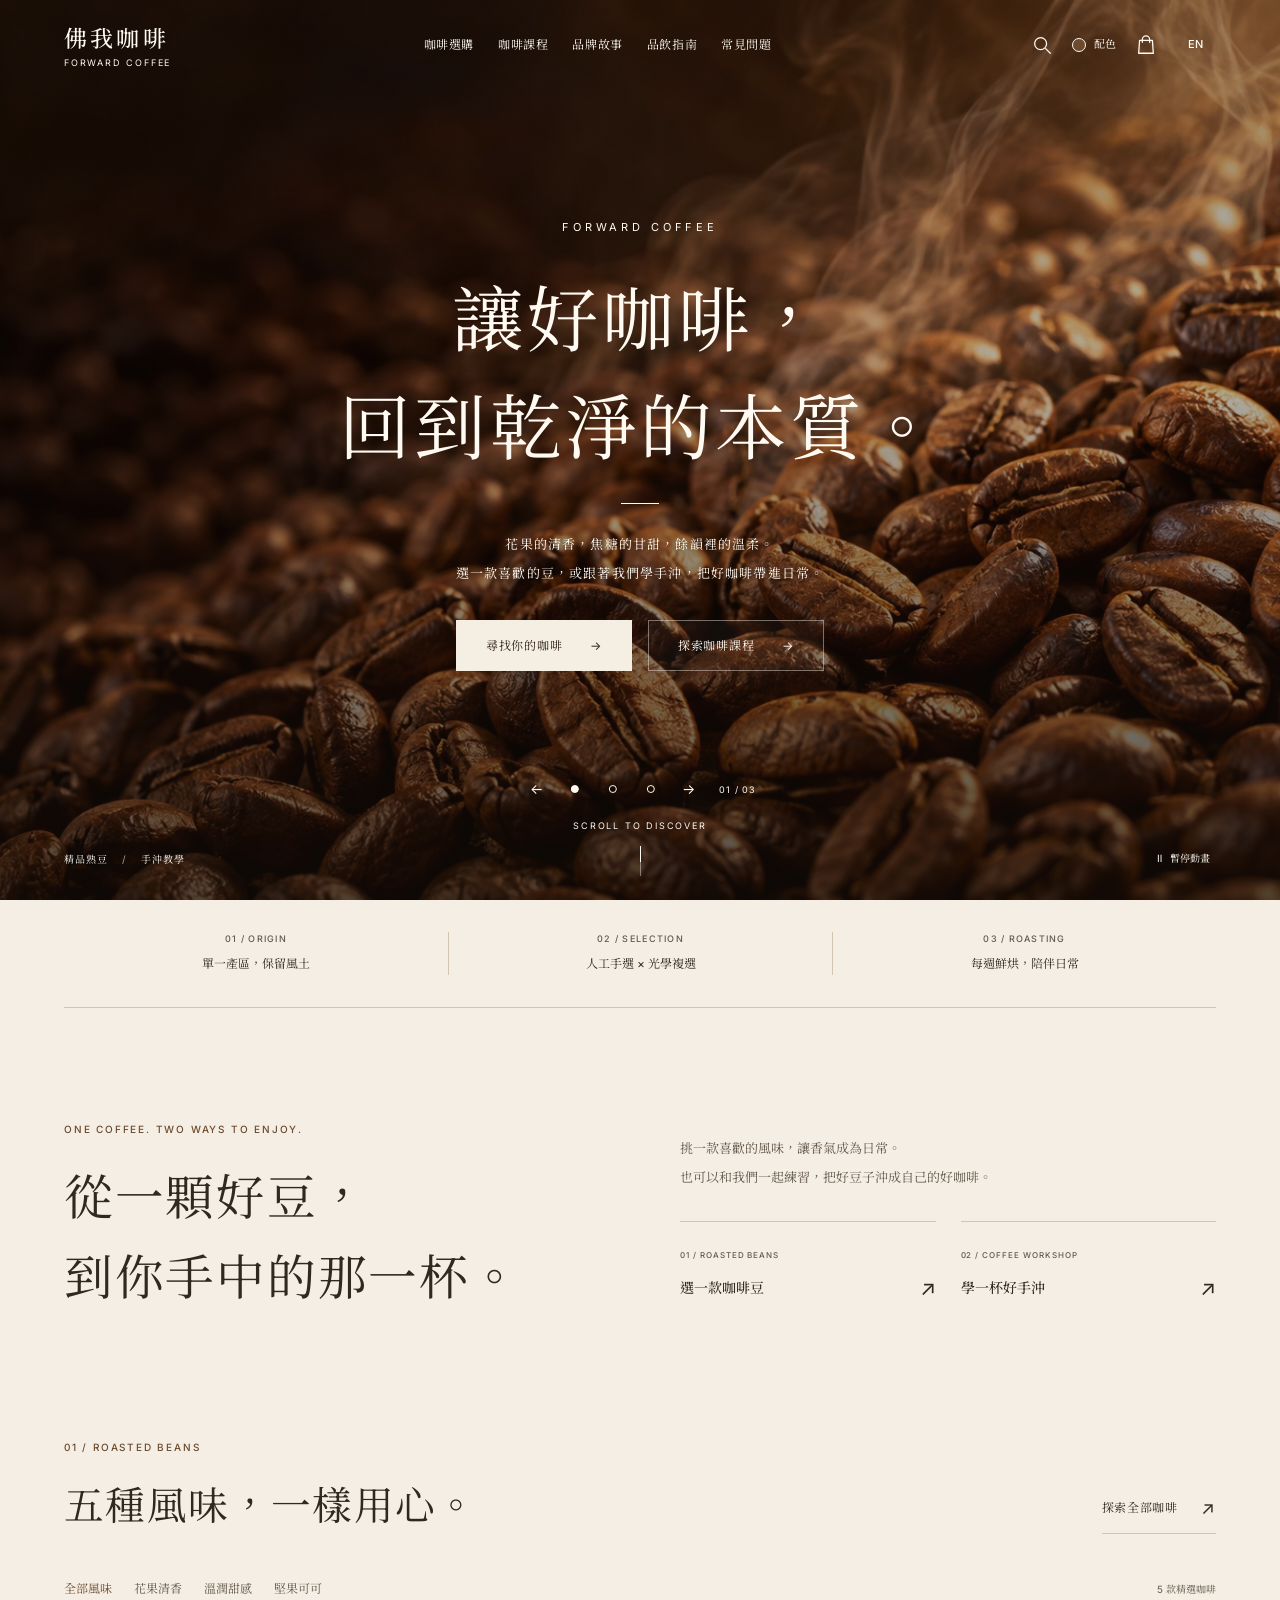
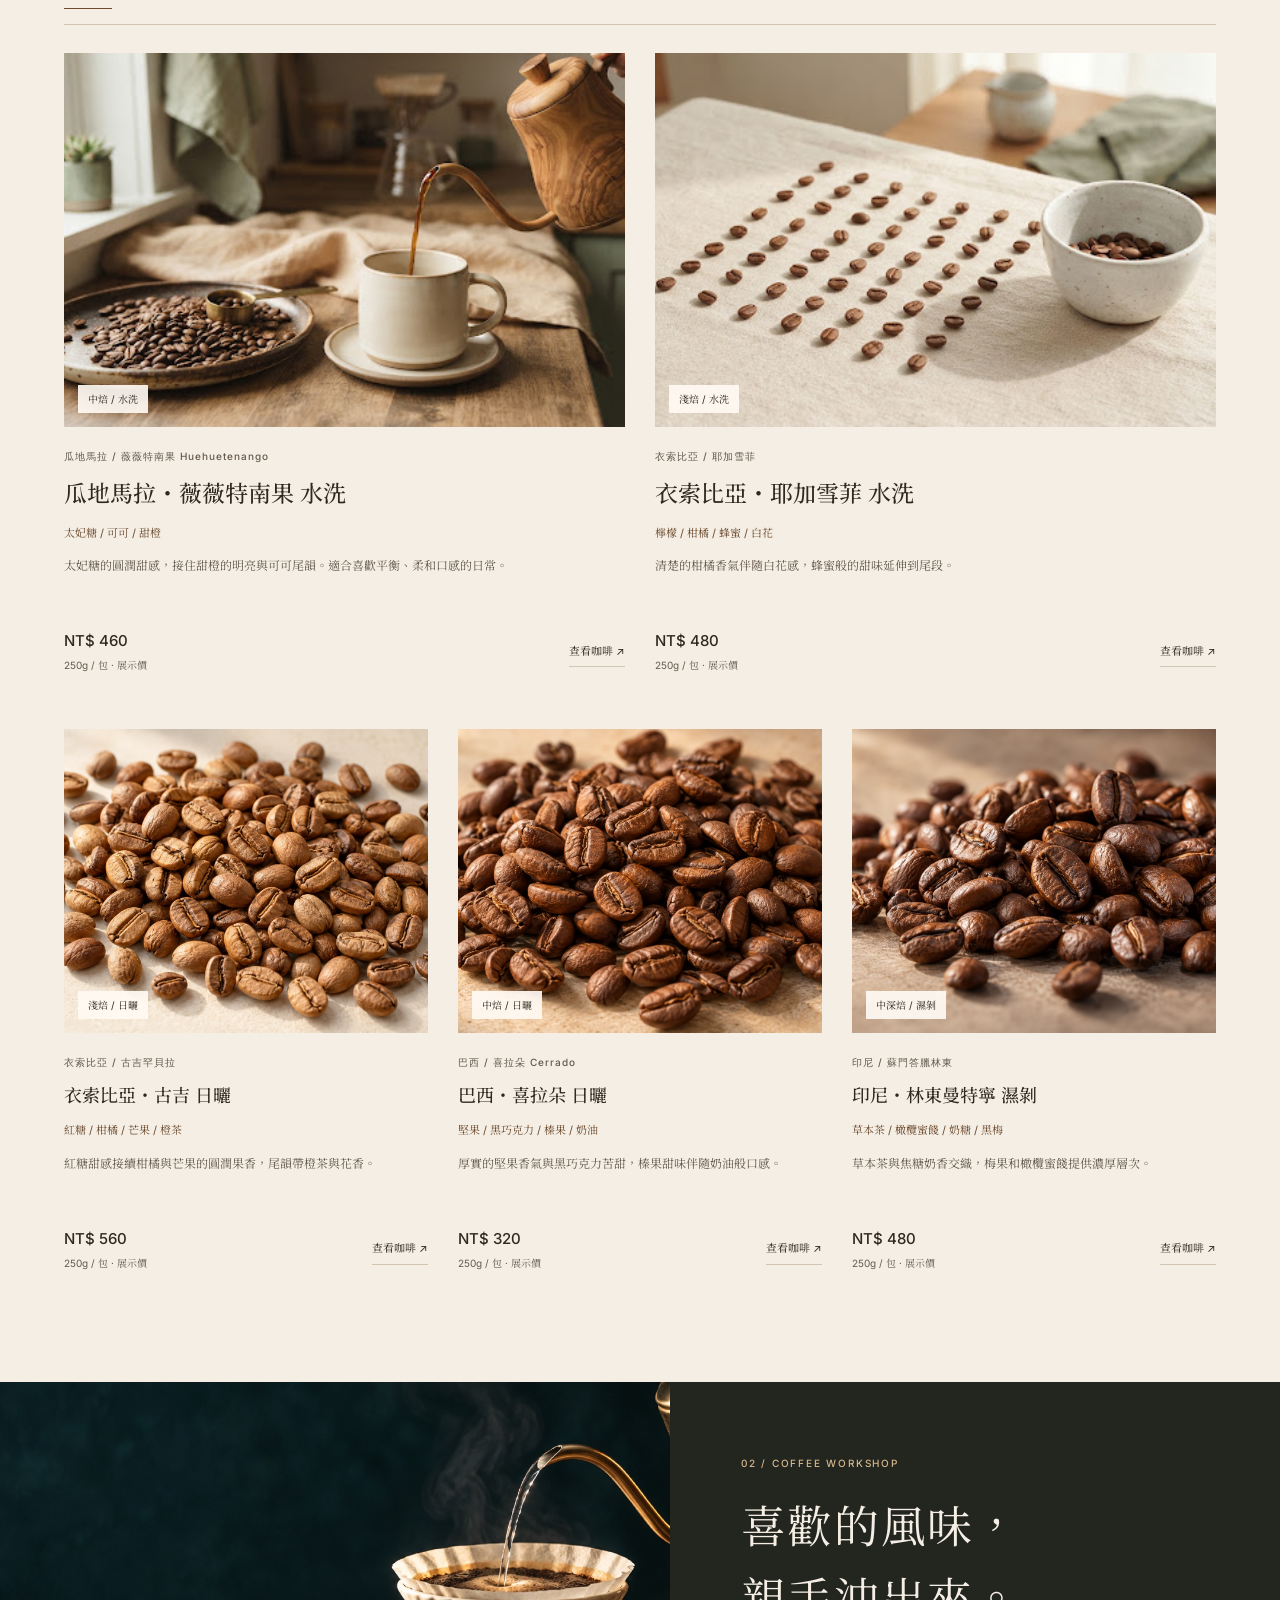
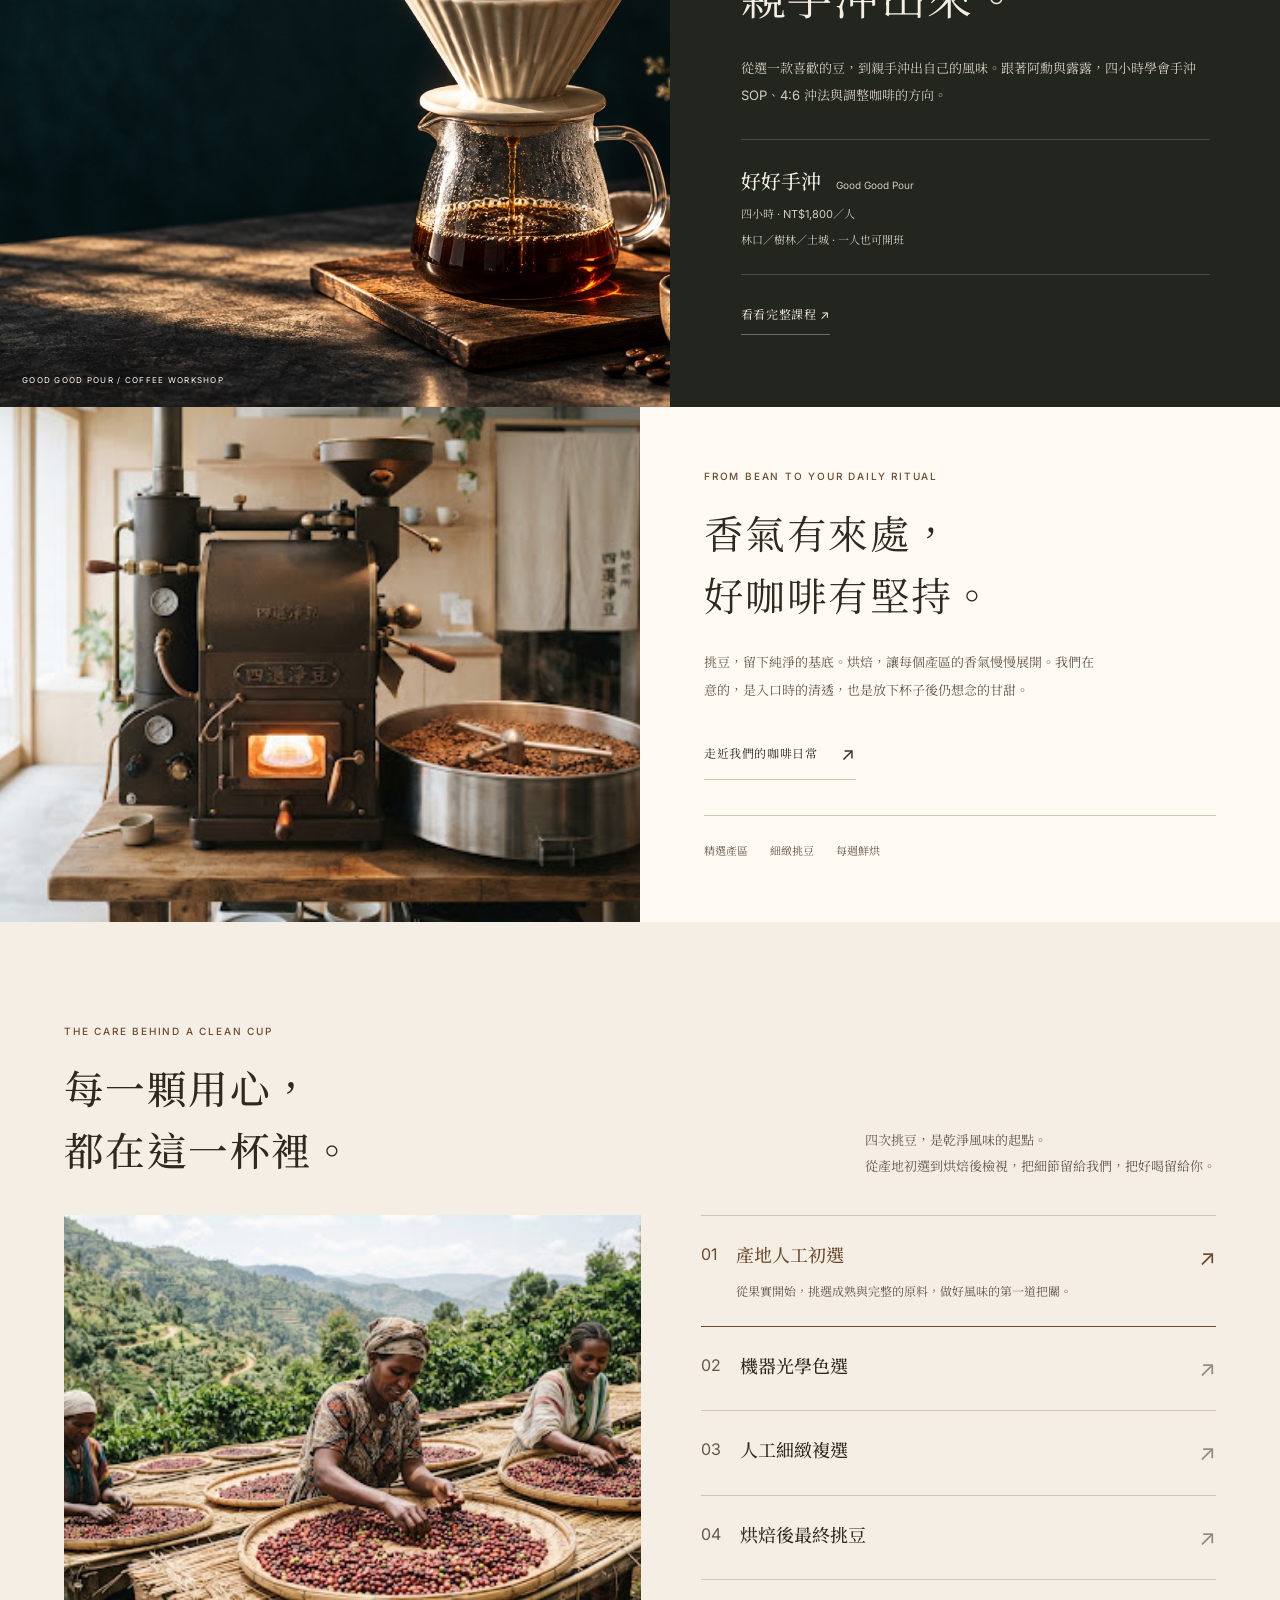
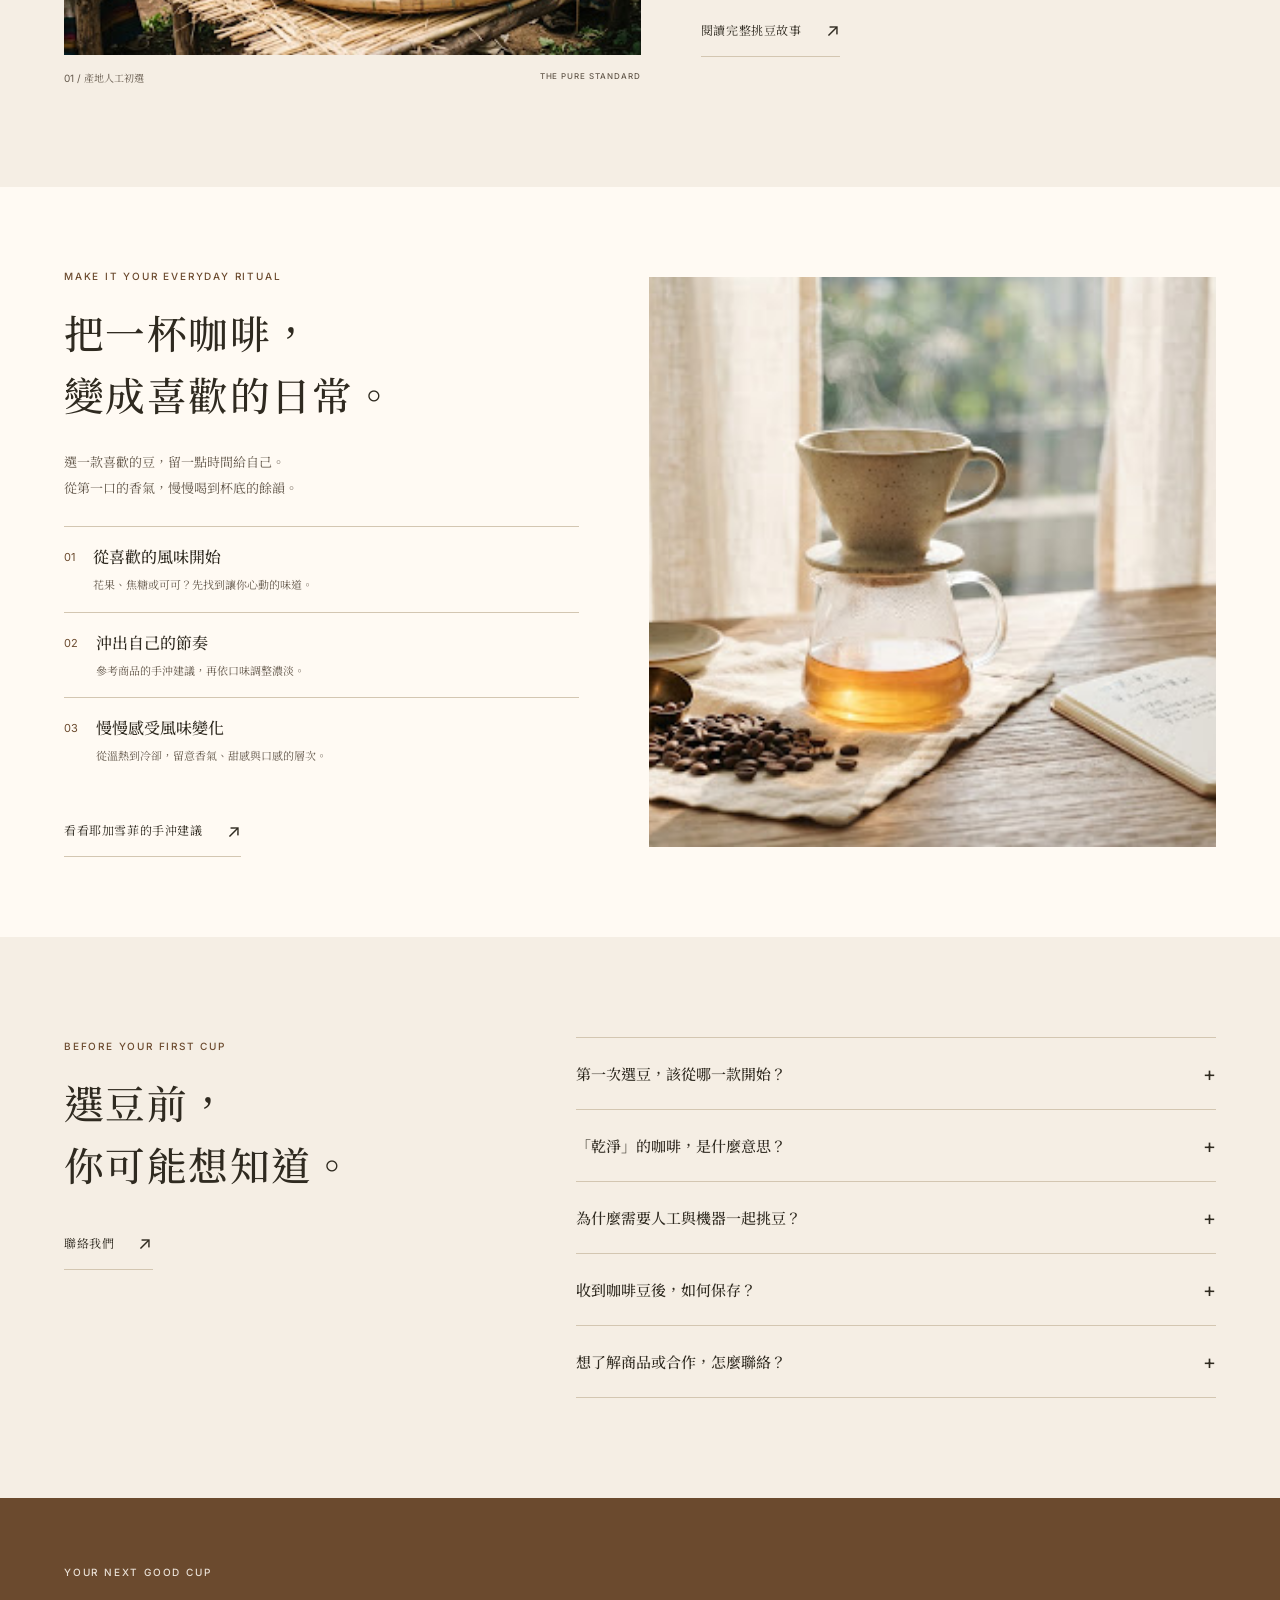
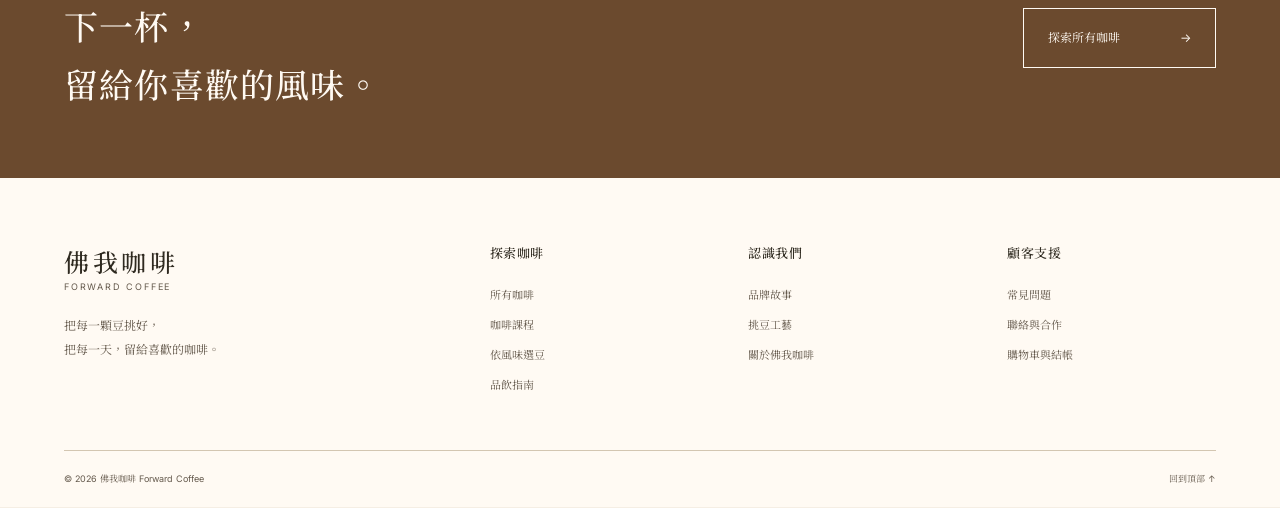
==== commit dc0b4a73: "Refine Forward storefront with five coffees and integrated workshops" ====
--- a/index.html
+++ b/index.html
@@ -4,28 +4,28 @@
   <meta charset="utf-8"/>
   <meta name="viewport" content="width=device-width, initial-scale=1"/>
   <title>佛我咖啡｜讓好咖啡，回到乾淨的本質</title>
-  <meta name="description" content="探索衣索比亞、哥倫比亞與瓜地馬拉的精品咖啡風味。以四道挑豆工序與新鮮烘焙，讓花果香、焦糖甜與可可尾韻回到你的日常。"/>
+  <meta name="description" content="探索衣索比亞、哥倫比亞與瓜地馬拉的精品咖啡風味。佛我咖啡結合精品熟豆與好好手沖課程，從選豆到沖煮，把好咖啡帶回日常。"/>
   <meta name="theme-color" content="#f5eee4"/>
-  <link rel="stylesheet" href="assets/home.css?v=20261022-forward4"/>
+  <link rel="stylesheet" href="assets/home.css?v=20261022-forward5"/>
   <link rel="preconnect" href="https://fonts.googleapis.com"/>
   <link rel="preconnect" href="https://fonts.gstatic.com" crossorigin/>
   <link href="https://fonts.googleapis.com/css2?family=Inter:wght@400;500;600&family=Noto+Serif+TC:wght@400;500;600;700&display=swap" rel="stylesheet"/>
-  <script src="assets/en-dictionary.js?v=20261022-forward4" defer></script><script src="assets/i18n.js?v=20261022-forward4" defer></script><script>
+  <script src="assets/en-dictionary.js?v=20261022-forward5" defer></script><script src="assets/i18n.js?v=20261022-forward5" defer></script><script>
     try {
       const savedTheme=localStorage.getItem('pure-select-theme');
       if(['terra','forest','cobalt','nocturne'].includes(savedTheme)) document.documentElement.dataset.theme=savedTheme;
       if(localStorage.getItem('pure-select-motion')==='paused') document.documentElement.dataset.motion='paused';
     } catch (_) {}
   </script>
-  <script src="assets/catalog-data.js?v=20261022-forward4" defer></script><script src="assets/store.js?v=20261022-forward4" defer></script><script src="assets/commerce.js?v=20261022-forward4" defer></script><script src="assets/home.js?v=20261022-forward4" defer></script>
-<link rel="stylesheet" href="assets/responsive.css?v=20261022-forward4"><link rel="stylesheet" href="assets/courses.css?v=20261022-forward4"></head>
+  <script src="assets/catalog-data.js?v=20261022-forward5" defer></script><script src="assets/store.js?v=20261022-forward5" defer></script><script src="assets/commerce.js?v=20261022-forward5" defer></script><script src="assets/home.js?v=20261022-forward5" defer></script>
+<link rel="stylesheet" href="assets/responsive.css?v=20261022-forward5"><link rel="stylesheet" href="assets/courses.css?v=20261022-forward5"><link rel="stylesheet" href="assets/premium.css?v=20261022-forward5"><script src="assets/motion.js?v=20261022-forward5" defer></script></head>
 <body data-page="home">
 <a class="skip-link" href="#main-content">跳到主要內容</a>
 <header class="site-header">
   <div class="nav-shell">
     <a class="brand" href="index.html" aria-label="佛我咖啡首頁"><span class="store-brand">佛我咖啡</span><small>FORWARD COFFEE</small></a>
     <nav id="primary-nav" aria-label="主要導覽">
-      <a href="#products">咖啡選購</a><a href="courses.html">咖啡課程</a><a href="#process">挑豆工藝</a><a href="story.html">品牌故事</a><a href="#guide">品飲指南</a><a href="#faq">常見問題</a>
+      <a href="#products">咖啡選購</a><a href="courses.html">咖啡課程</a><a href="story.html">品牌故事</a><a href="#guide">品飲指南</a><a href="#faq">常見問題</a>
     </nav>
     <div class="nav-actions">
       <button class="icon-button" type="button" id="search-open" aria-label="搜尋首頁精選咖啡" aria-haspopup="dialog" aria-controls="coffee-search"><svg viewBox="0 0 24 24" aria-hidden="true"><circle cx="10.5" cy="10.5" r="6.5"/><path d="m16 16 5 5"/></svg></button>
@@ -56,24 +56,22 @@
       <h1 id="hero-title">讓好咖啡，<br/>回到乾淨的本質。</h1>
       <div class="hero-rule" aria-hidden="true"></div>
       <p class="hero-description">花果的清香，焦糖的甘甜，餘韻裡的溫柔。<br/>選一款喜歡的豆，或跟著我們學手沖，把好咖啡帶進日常。</p>
-      <div class="hero-actions"><a class="hero-buy" href="#products">尋找你的咖啡 <span aria-hidden="true">→</span></a><a class="hero-story" href="courses.html">探索咖啡課程 <span aria-hidden="true">→</span></a></div>
+      <div class="hero-actions"><a class="hero-buy" href="#products">尋找你的咖啡 <span aria-hidden="true">→</span></a><a class="hero-story" href="#courses">探索咖啡課程 <span aria-hidden="true">→</span></a></div>
     </div>
-    <div class="hero-bottom"><span class="hero-roast-note">四次嚴選 <span aria-hidden="true">/</span> 每週鮮烘</span><a href="#collection-intro" class="scroll-cue"><span>SCROLL TO DISCOVER</span><span class="scroll-line" aria-hidden="true"></span></a><button id="motion-toggle" type="button" aria-pressed="false"><span aria-hidden="true">Ⅱ</span> <span id="motion-label">暫停動畫</span></button></div>
+    <div class="hero-bottom"><span class="hero-roast-note">精品熟豆 <span aria-hidden="true">/</span> 手沖教學</span><a href="#collection-intro" class="scroll-cue"><span>SCROLL TO DISCOVER</span><span class="scroll-line" aria-hidden="true"></span></a><button id="motion-toggle" type="button" aria-pressed="false"><span aria-hidden="true">Ⅱ</span> <span id="motion-label">暫停動畫</span></button></div>
   </section>
   <div class="brand-notes wrapper" aria-label="品牌堅持"><p><span>01 / ORIGIN</span>單一產區，保留風土</p><p><span>02 / SELECTION</span>人工手選 × 光學複選</p><p><span>03 / ROASTING</span>每週鮮烘，陪伴日常</p></div>
-  <section id="collection-intro" class="brand-intro wrapper">
-    <p class="section-kicker">A GOOD CUP STARTS WITH A GOOD BEAN</p>
-    <h2>好喝，從把豆子挑好開始。</h2>
-    <p class="intro-copy">我們喜歡咖啡裡細緻的香氣，也在意最後一口的乾淨。<br/>從產地、挑選到烘焙，讓風味有自己的樣子，讓日常多一點從容。</p>
-    <a class="text-link" href="story.html">認識佛我咖啡 <span aria-hidden="true">↗</span></a>
+  <section id="collection-intro" class="brand-intro wrapper" aria-labelledby="brand-intro-title">
+    <div class="brand-intro-heading"><p class="section-kicker">ONE COFFEE. TWO WAYS TO ENJOY.</p><h2 id="brand-intro-title">從一顆好豆，<br>到你手中的那一杯。</h2></div>
+    <div class="brand-intro-detail"><p class="intro-copy">挑一款喜歡的風味，讓香氣成為日常。<br>也可以和我們一起練習，把好豆子沖成自己的好咖啡。</p><div class="business-paths"><a href="#products"><span>01 / ROASTED BEANS</span><strong>選一款咖啡豆 <i aria-hidden="true">↗</i></strong></a><a href="#courses"><span>02 / COFFEE WORKSHOP</span><strong>學一杯好手沖 <i aria-hidden="true">↗</i></strong></a></div></div>
   </section>
   <section class="collection wrapper section-space" id="products" aria-labelledby="collection-title">
-    <div class="section-heading"><div><p class="section-kicker">OUR COFFEE COLLECTION</p><h2 id="collection-title">找到你的那一杯。</h2></div><a class="text-link" href="shop.html">探索全部咖啡 <span aria-hidden="true">↗</span></a></div>
-    <div class="collection-controls"><div class="flavor-filters" role="group" aria-label="依風味篩選精選咖啡"><button type="button" data-flavor="all" aria-pressed="true">全部風味</button><button type="button" data-flavor="floral" aria-pressed="false">花果清香</button><button type="button" data-flavor="sweet" aria-pressed="false">溫潤甜感</button><button type="button" data-flavor="cocoa" aria-pressed="false">堅果可可</button></div><p class="collection-count" id="collection-count" role="status" aria-live="polite">3 款精選咖啡</p></div>
-    <div class="coffee-grid"><article class="coffee-card" data-flavor-card="floral" data-search="衣索比亞・耶加雪菲 水洗 衣索比亞 檸檬 柑橘 蜂蜜 白花"><a class="product-photo" href="product.html?id=yirgacheffe"><img src="assets/45757328e57f.jpg" alt="衣索比亞・耶加雪菲 水洗烘焙豆示意" width="512" height="279" loading="lazy"><span class="roast-label">淺焙 / 水洗</span></a><div class="product-copy"><p class="product-origin">衣索比亞 / 耶加雪菲</p><h3>衣索比亞・耶加雪菲 水洗</h3><p class="flavor-line">檸檬 / 柑橘 / 蜂蜜 / 白花</p><p class="product-description">清楚的柑橘香氣伴隨白花感，蜂蜜般的甜味延伸到尾段。</p><div class="product-bottom"><p><strong>NT$ 480</strong><span>250g / 包 · 展示價</span></p><a class="product-link" href="product.html?id=yirgacheffe">查看咖啡 ↗</a></div></div></article><article class="coffee-card" data-flavor-card="sweet" data-search="哥倫比亞・薇拉 水洗 哥倫比亞 杏仁 胡桃 桃子"><a class="product-photo" href="product.html?id=colombia-huila"><img src="assets/b57b40299e6b.jpg" alt="哥倫比亞・薇拉 水洗烘焙豆示意" width="512" height="279" loading="lazy"><span class="roast-label">中焙 / 水洗</span></a><div class="product-copy"><p class="product-origin">哥倫比亞 / 薇拉 Huila</p><h3>哥倫比亞・薇拉 水洗</h3><p class="flavor-line">杏仁 / 胡桃 / 桃子</p><p class="product-description">柔和的杏仁與胡桃香氣，接續桃子的清新果味，口感滑順。</p><div class="product-bottom"><p><strong>NT$ 450</strong><span>250g / 包 · 展示價</span></p><a class="product-link" href="product.html?id=colombia-huila">查看咖啡 ↗</a></div></div></article><article class="coffee-card" data-flavor-card="cocoa" data-search="瓜地馬拉・安提瓜 水洗 瓜地馬拉 牛奶巧克力 紅糖 堅果"><a class="product-photo" href="product.html?id=guatemala-antigua"><img src="assets/77aa1b42b7dc.jpg" alt="瓜地馬拉・安提瓜 水洗烘焙豆示意" width="512" height="279" loading="lazy"><span class="roast-label">中焙 / 水洗</span></a><div class="product-copy"><p class="product-origin">瓜地馬拉 / 安提瓜</p><h3>瓜地馬拉・安提瓜 水洗</h3><p class="flavor-line">牛奶巧克力 / 紅糖 / 堅果</p><p class="product-description">牛奶巧克力和紅糖的溫暖甜感，堅果香氣帶來圓潤口感。</p><div class="product-bottom"><p><strong>NT$ 420</strong><span>250g / 包 · 展示價</span></p><a class="product-link" href="product.html?id=guatemala-antigua">查看咖啡 ↗</a></div></div></article></div>
+    <div class="section-heading"><div><p class="section-kicker">01 / ROASTED BEANS</p><h2 id="collection-title">五種風味，一樣用心。</h2></div><a class="text-link" href="shop.html">探索全部咖啡 <span aria-hidden="true">↗</span></a></div>
+    <div class="collection-controls"><div class="flavor-filters" role="group" aria-label="依風味篩選精選咖啡"><button type="button" data-flavor="all" aria-pressed="true">全部風味</button><button type="button" data-flavor="floral" aria-pressed="false">花果清香</button><button type="button" data-flavor="sweet" aria-pressed="false">溫潤甜感</button><button type="button" data-flavor="cocoa" aria-pressed="false">堅果可可</button></div><p class="collection-count" id="collection-count" role="status" aria-live="polite">5 款精選咖啡</p></div>
+    <div class="coffee-grid"><p class="loading-message">正在載入咖啡選品…</p></div>
     <div id="coffee-empty" class="coffee-empty" hidden><p>這次沒有找到符合的精選咖啡。</p><button type="button" id="clear-search" class="text-link">查看全部精選</button><a class="text-link" href="shop.html">前往完整選購頁 ↗</a></div>
   </section>
-  <section class="course-preview wrapper section-space" id="courses" aria-labelledby="course-preview-title"><a class="course-preview-photo" href="courses.html"><img src="assets/courses/hero-stitch.jpg" width="1800" height="1200" alt="細口手沖壺向濾杯注水的課程攝影示意" loading="lazy"><span>GOOD GOOD POUR / COFFEE WORKSHOP</span></a><div class="course-preview-copy"><p class="section-kicker">FROM GREAT BEANS TO YOUR FIRST BREW</p><h2 id="course-preview-title">好豆子，<br>也值得好好沖。</h2><p>從選一款喜歡的豆，到親手沖出自己的風味。跟著阿勳與露露，四小時學會手沖 SOP、4:6 沖法與調整咖啡的方向。</p><div class="course-preview-facts"><strong>好好手沖 <small>Good Good Pour</small></strong><span>四小時 · NT$1,800／人</span><span>林口／樹林／土城 · 一人也可開班</span></div><a class="text-link" href="courses.html">探索咖啡課程 ↗</a></div></section>
+  <section class="course-preview wrapper section-space" id="courses" aria-labelledby="course-preview-title"><a class="course-preview-photo" href="courses.html"><img src="assets/courses/hero-stitch.jpg" width="1800" height="1200" alt="細口手沖壺向濾杯注水的課程攝影示意" loading="lazy"><span>GOOD GOOD POUR / COFFEE WORKSHOP</span></a><div class="course-preview-copy"><p class="section-kicker">02 / COFFEE WORKSHOP</p><h2 id="course-preview-title">喜歡的風味，<br>親手沖出來。</h2><p>從選一款喜歡的豆，到親手沖出自己的風味。跟著阿勳與露露，四小時學會手沖 SOP、4:6 沖法與調整咖啡的方向。</p><div class="course-preview-facts"><strong>好好手沖 <small>Good Good Pour</small></strong><span>四小時 · NT$1,800／人</span><span>林口／樹林／土城 · 一人也可開班</span></div><a class="text-link course-preview-link" href="courses.html">看看完整課程 ↗</a></div></section>
   <section class="roastery-story" aria-labelledby="roastery-title">
     <div class="roastery-photo"><img src="assets/aec8aec76219.jpg" alt="暖光下的咖啡烘焙機與冷卻盤" width="512" height="279" loading="lazy"/></div>
     <div class="roastery-copy"><p class="section-kicker">FROM BEAN TO YOUR DAILY RITUAL</p><h2 id="roastery-title">香氣有來處，<br/>好咖啡有堅持。</h2><p>挑豆，留下純淨的基底。烘焙，讓每個產區的香氣慢慢展開。我們在意的，是入口時的清透，也是放下杯子後仍想念的甘甜。</p><a class="text-link" href="about.html">走近我們的咖啡日常 <span aria-hidden="true">↗</span></a><div class="story-footnote"><span>精選產區</span><span>細緻挑豆</span><span>每週鮮烘</span></div></div>
--- a/assets/premium.css
+++ b/assets/premium.css
@@ -0,0 +1,85 @@
+/* The original warm, photographic store — with more room to breathe. */
+:root{--ease-out:cubic-bezier(.22,1,.36,1)}
+.site-header{transition:background .65s var(--ease-out),color .65s var(--ease-out),backdrop-filter .65s}
+.site-header.is-scrolled,.shop-header,.course-header{backdrop-filter:blur(18px)}
+.hero-carousel .hero-slide{transition:opacity 1.8s ease-in-out}
+.hero-overlay{background:linear-gradient(180deg,#120c0766,#120c0752 40%,#120c07b8)}
+.coffee-hero h1{font-weight:400;line-height:1.5;font-size:clamp(46px,5.6vw,84px);letter-spacing:.045em}
+.hero-content>:is(.hero-eyebrow,h1,.hero-rule,.hero-description,.hero-actions){animation:hero-arrive 1.6s var(--ease-out) both}
+.hero-content h1{animation-delay:.12s}.hero-content .hero-rule{animation-delay:.22s}.hero-content .hero-description{animation-delay:.3s}.hero-content .hero-actions{animation-delay:.4s}
+.hero-buy,.hero-story{transition:background .5s,color .5s,border-color .5s;min-width:176px}
+.hero-buy{border-color:#f4eee3;background:#f4eee3}.hero-story{border-color:#fffaf266;background:#fffaf208;backdrop-filter:blur(6px)}
+.brand-notes{padding-block:32px}.brand-notes p{font-size:12px}
+.brand-intro{display:grid;grid-template-columns:1fr 1fr;gap:80px;text-align:left;align-items:center;padding-block:112px 36px}
+.brand-intro h2{font-size:clamp(32px,3.8vw,54px);font-weight:400;line-height:1.65}
+.brand-intro .intro-copy{font-size:13px;margin:0 0 30px;line-height:2.2}
+.business-paths{display:grid;grid-template-columns:1fr 1fr;gap:25px}
+.business-paths a{display:block;border-top:1px solid rgb(var(--line));padding-top:18px}
+.business-paths span{font:500 8px/1.7 Inter,sans-serif;letter-spacing:.12em;color:rgb(var(--muted))}
+.business-paths strong{display:flex;justify-content:space-between;align-items:center;gap:10px;margin-top:10px;font-size:14px;font-weight:500}
+.business-paths i{font:400 21px/1 Inter,sans-serif;transition:transform .5s var(--ease-out)}
+.business-paths a:hover i{transform:translate(3px,-3px)}
+.collection.section-space{padding-block:88px 110px}.collection h2{font-weight:400}
+.collection .coffee-grid{grid-template-columns:repeat(6,minmax(0,1fr));gap:55px 30px}
+.collection .coffee-card{grid-column:span 2}.collection .coffee-card:nth-child(-n+2){grid-column:span 3}
+.collection .coffee-grid:has(>[hidden]){grid-template-columns:repeat(2,minmax(0,1fr))}
+.collection .coffee-grid:has(>[hidden]) .coffee-card{grid-column:auto}
+.collection .product-photo{aspect-ratio:1.2}.collection .coffee-card:nth-child(-n+2) .product-photo{aspect-ratio:1.5}
+.collection .product-copy h3{font-weight:500}.collection .coffee-card:nth-child(-n+2) h3{font-size:23px}
+.collection .product-origin{letter-spacing:.1em;font-size:10px}.collection .product-bottom{border-top:0;padding-top:8px}
+.product-photo img,.catalog-photo img,.course-preview-photo img{transition:transform 1.4s var(--ease-out)}
+.product-photo:hover img,.catalog-photo:hover img,.course-preview-photo:hover img{transform:scale(1.035)}
+/* A second business in the same brand, introduced after the beans. */
+.course-preview.wrapper{width:100%;max-width:none;margin:0;gap:0;padding:0;background:#23251f;color:#f5eee4;grid-template-columns:1.1fr 1fr}
+.course-preview-photo{height:100%;min-height:620px}.course-preview-photo img{height:100%;aspect-ratio:auto;object-position:45% center}
+.course-preview-copy{padding:72px clamp(35px,5.5vw,90px);max-width:690px}
+.course-preview-copy .section-kicker{color:#d5b78b}.course-preview-copy h2{font-size:clamp(34px,3.5vw,50px);font-weight:400;line-height:1.6}
+.course-preview-copy>p:not(.section-kicker),.course-preview-facts{color:#d2cdc0}.course-preview-facts{border-color:#fffaf22e;padding-block:23px;margin-top:30px}
+.course-preview-facts strong{color:#f5eee4}.course-preview-link{color:#f5eee4;border-color:#fffaf257;margin-top:18px}.course-preview-link:hover{color:#e2c89e}
+.course-preview-facts strong small{color:#d2cdc0}
+.roastery-story{margin-top:0}.roastery-copy h2{font-weight:400}.section-space{padding-block:100px}
+/* The buying journey also leads naturally to learning. */
+.bean-shop-intro{display:grid;grid-template-columns:1.1fr 1fr;align-items:center;gap:50px;margin-bottom:55px}
+.bean-shop-intro h1{font-weight:400;font-size:clamp(38px,4.7vw,65px);line-height:1.5}
+.bean-shop-intro p:last-child{font-size:13px;line-height:2;color:rgb(var(--muted))}
+.bean-shop-intro>img{height:310px;width:100%;object-fit:cover}
+body[data-page=catalog] .catalog-card{background:transparent;border:0}
+body[data-page=catalog] .catalog-copy{padding:24px 0 8px}
+body[data-page=catalog] .catalog-copy h2{font-weight:500}
+.store-course-bridge{display:grid;grid-template-columns:210px minmax(0,1fr) auto;align-items:center;gap:38px;margin-top:90px;padding:32px;background:rgb(var(--card));border-block:1px solid rgb(var(--line))}
+.bridge-photo{display:block;overflow:hidden;align-self:stretch}.bridge-photo img{width:100%;height:100%;min-height:180px;object-fit:cover}
+.store-course-bridge h2{font-weight:400;font-size:28px;line-height:1.5;margin:0 0 12px}
+.store-course-bridge p:not(.section-kicker){font-size:12px;line-height:2;color:rgb(var(--muted));max-width:390px}
+.bridge-facts{font:400 9px/2 Inter,sans-serif;letter-spacing:.1em;color:rgb(var(--muted))}
+.course-shop-return .coffee-grid{grid-template-columns:repeat(3,minmax(0,1fr))}
+/* Content is visible by default. JavaScript enhances it once it is ready. */
+[data-reveal]{transition:opacity 1s var(--ease-out),transform 1.15s var(--ease-out);transition-delay:var(--reveal-delay,0ms)}
+[data-reveal=pending]{opacity:0;transform:translate3d(0,24px,0)}
+[data-reveal=visible]{opacity:1;transform:none}
+[data-motion=paused] [data-reveal]{opacity:1;transform:none;transition:none}
+[data-motion=paused] .hero-content>*{animation:none!important}
+[data-motion=paused] .hero-slide{transition:none}
+[data-motion=paused]::view-transition-old(root),[data-motion=paused]::view-transition-new(root){animation:none}
+@keyframes hero-arrive{from{opacity:0;transform:translate3d(0,20px,0)}to{opacity:1;transform:none}}
+@view-transition{navigation:auto}
+::view-transition{pointer-events:none}
+::view-transition-old(root){animation:page-away .22s ease both}
+::view-transition-new(root){animation:page-arrive .5s var(--ease-out) both}
+@keyframes page-away{to{opacity:0}}@keyframes page-arrive{from{opacity:0}to{opacity:1}}
+@media(max-width:980px){.brand-intro{gap:40px}.course-preview-copy{padding:45px 32px}.course-preview-photo{min-height:540px}.store-course-bridge{grid-template-columns:180px minmax(0,1fr);gap:25px}.bridge-facts{display:none}.collection .coffee-card:nth-child(-n+2) h3{font-size:20px}}
+@media(max-width:767px){
+ .coffee-hero h1{font-size:clamp(32px,8.7vw,58px);line-height:1.65;letter-spacing:.025em}
+ .hero-buy,.hero-story{min-width:0}.hero-content{padding-inline:20px}.hero-description{max-width:340px}
+ .brand-notes p{font-size:10px}.brand-intro{grid-template-columns:1fr;gap:26px;padding-block:66px 12px}.brand-intro h2{font-size:33px;line-height:1.6}
+ .brand-intro .intro-copy{font-size:12px}.business-paths{gap:24px}.business-paths strong{font-size:13px}.business-paths span{font-size:7px}
+ .section-space{padding-block:65px}.collection.section-space{padding-block:60px 70px}.collection .coffee-grid,.collection .coffee-grid:has(>[hidden]){grid-template-columns:1fr;gap:36px}
+ .collection .coffee-card,.collection .coffee-card:nth-child(-n+2){grid-column:auto}.collection .product-photo,.collection .coffee-card:nth-child(-n+2) .product-photo{aspect-ratio:1.35}
+ .collection .coffee-card:nth-child(-n+2) h3,.collection .coffee-card h3{font-size:20px}
+ .course-preview.wrapper{grid-template-columns:1fr}.course-preview-photo{min-height:0;height:auto;aspect-ratio:1.2}.course-preview-photo img{height:100%}
+ .course-preview-copy{padding:38px 25px 45px;max-width:none}.course-preview-copy h2{font-size:34px}.course-preview-copy>p:not(.section-kicker){font-size:12px}
+ .bean-shop-intro{grid-template-columns:1fr;gap:25px;margin-bottom:30px}.bean-shop-intro h1{font-size:38px}.bean-shop-intro>img{height:190px}
+ .store-course-bridge{grid-template-columns:1fr;gap:26px;margin-top:55px;padding:20px}.bridge-photo{height:200px}.bridge-photo img{min-height:0}.store-course-bridge h2{font-size:25px}
+ .course-shop-return .coffee-grid{grid-template-columns:1fr;gap:35px}
+}
+@media(prefers-reduced-motion:reduce){[data-reveal]{opacity:1;transform:none;transition:none}.hero-content>*{animation:none!important}.hero-slide{transition:none!important}::view-transition-old(root),::view-transition-new(root){animation:none!important}}
+@media print{[data-reveal]{opacity:1!important;transform:none!important}}
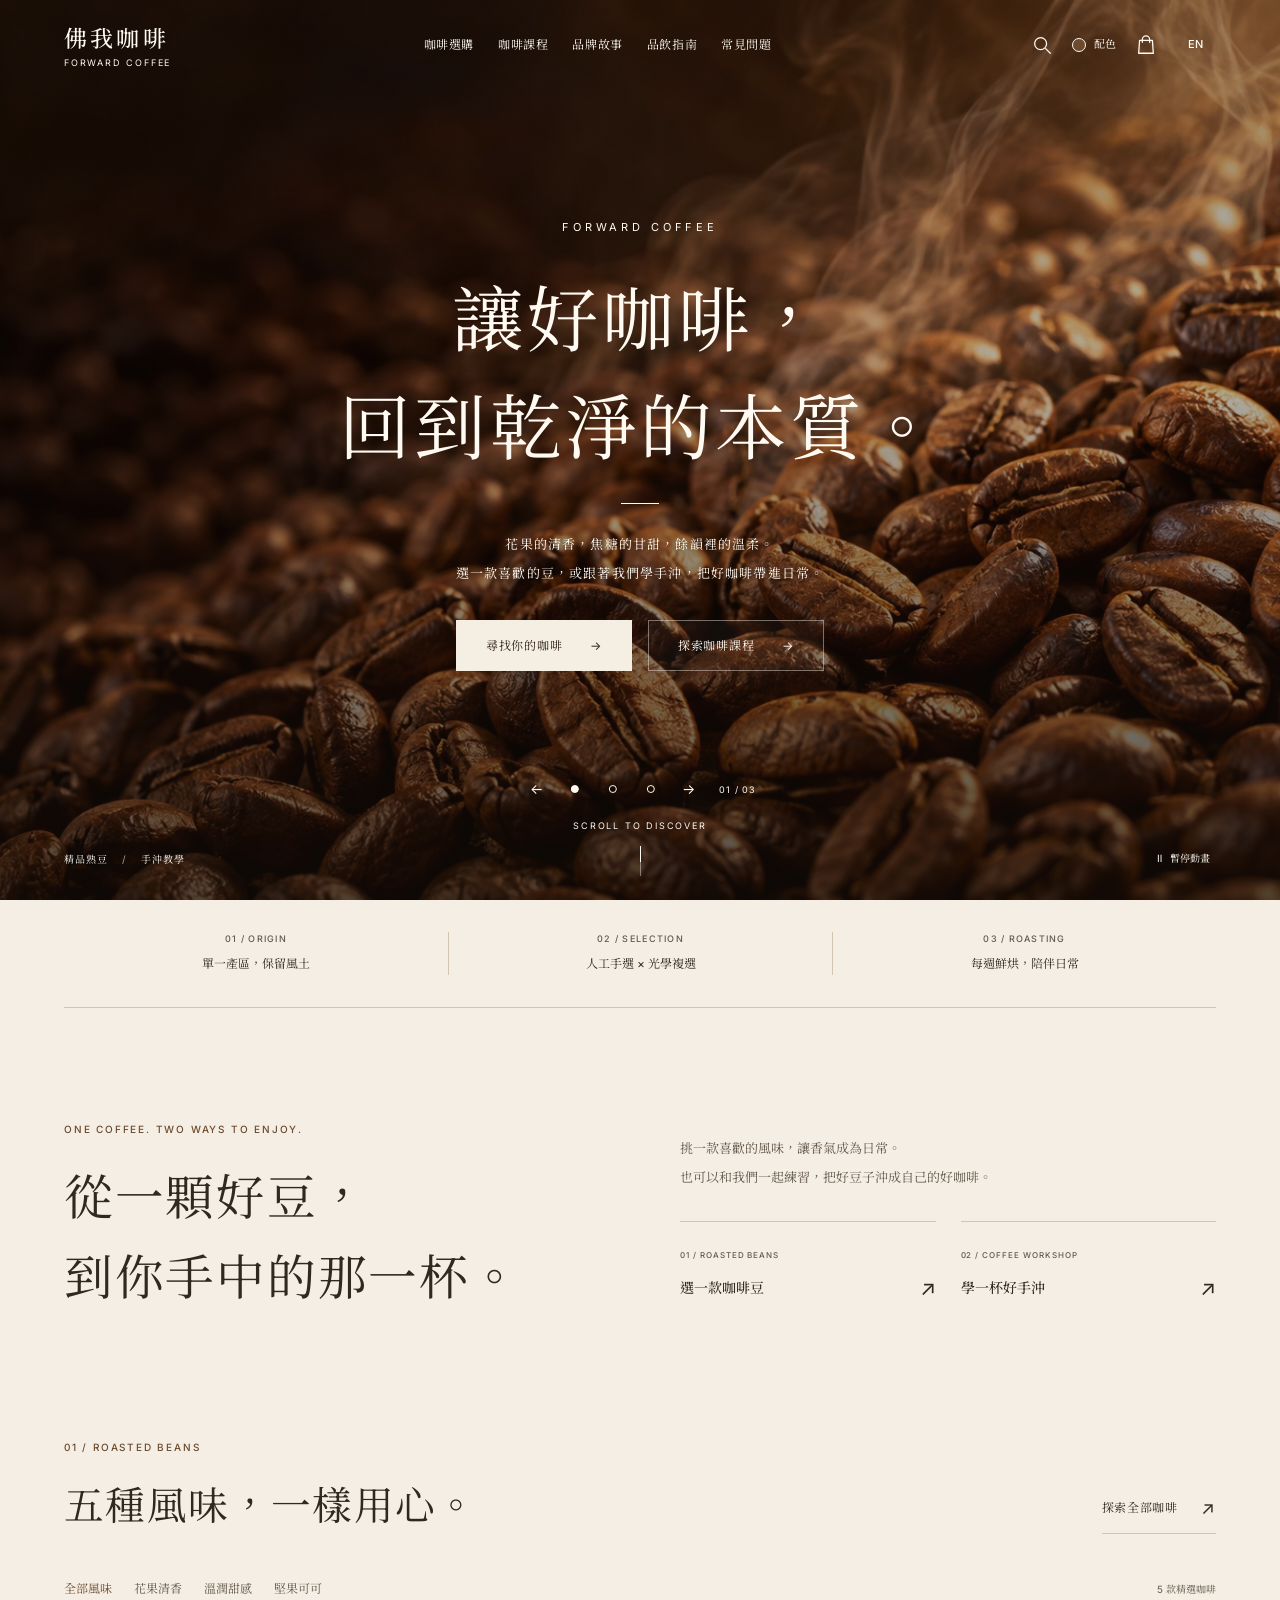
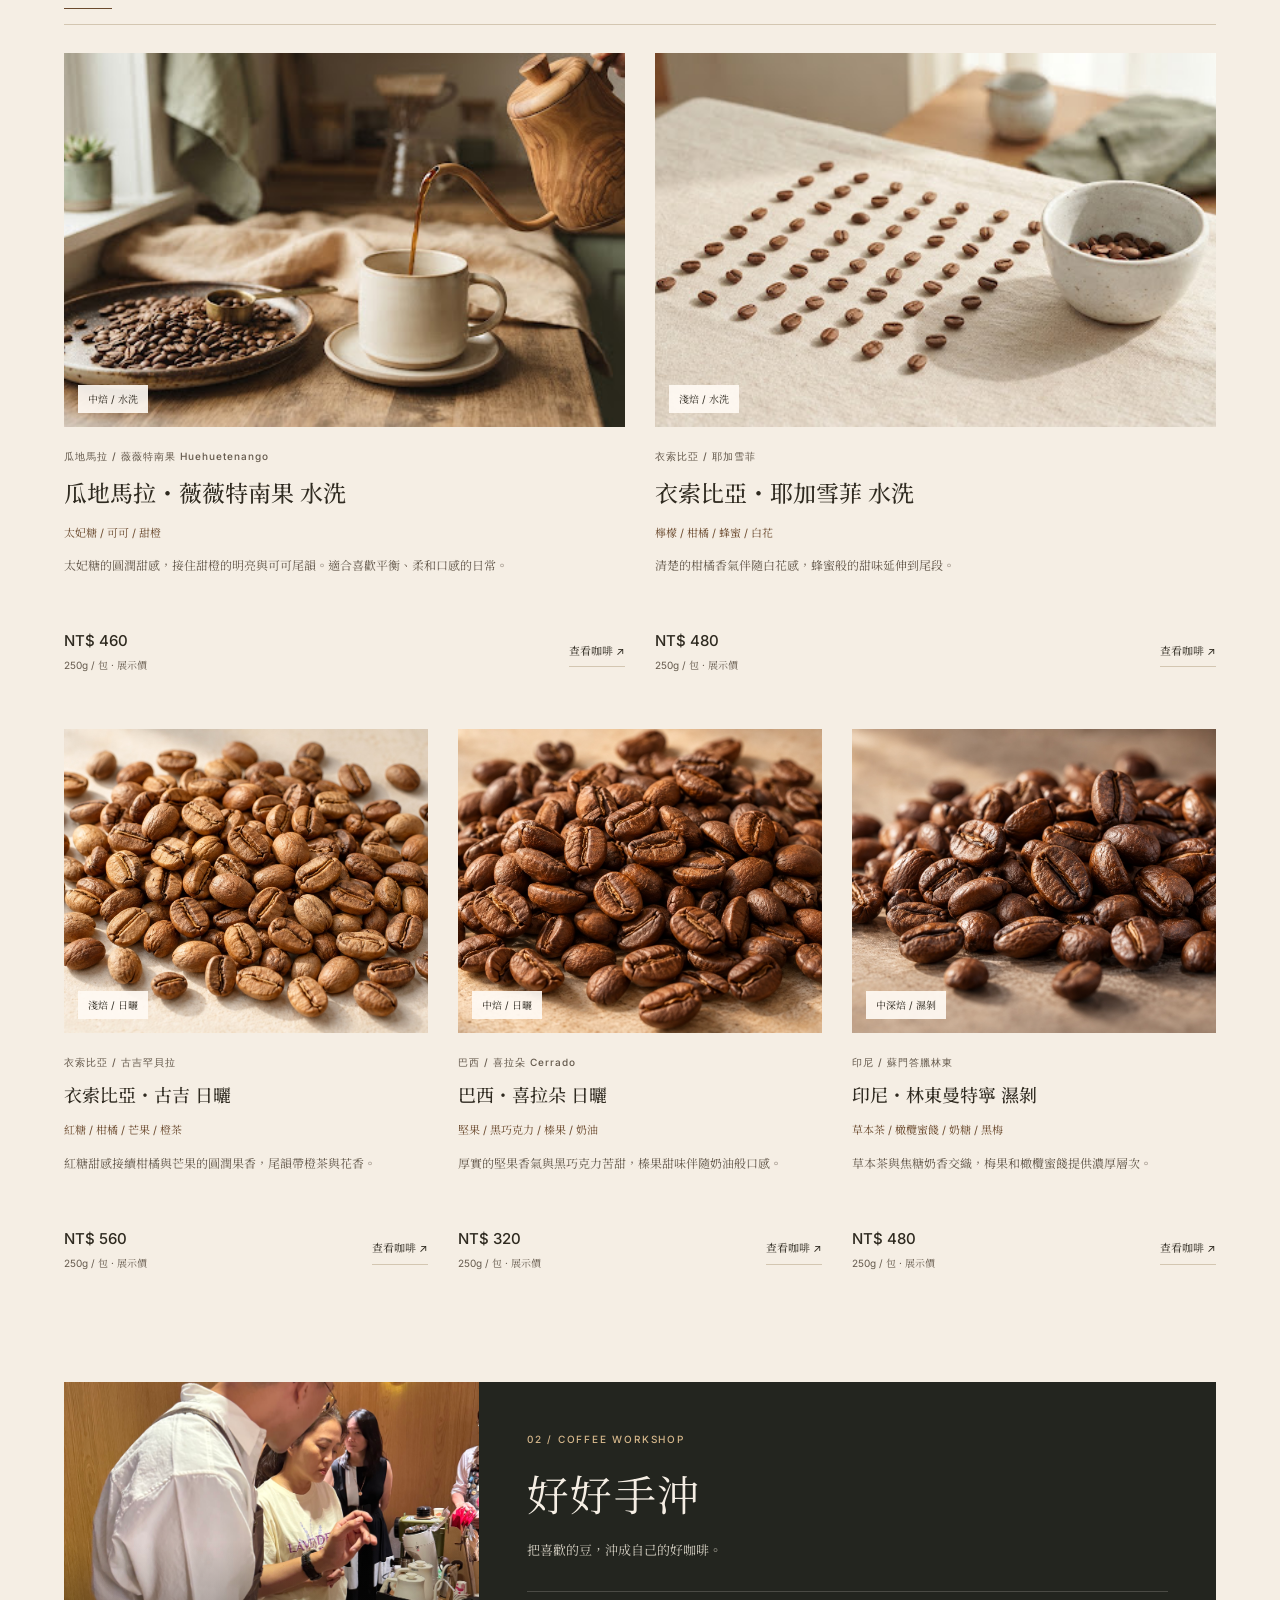
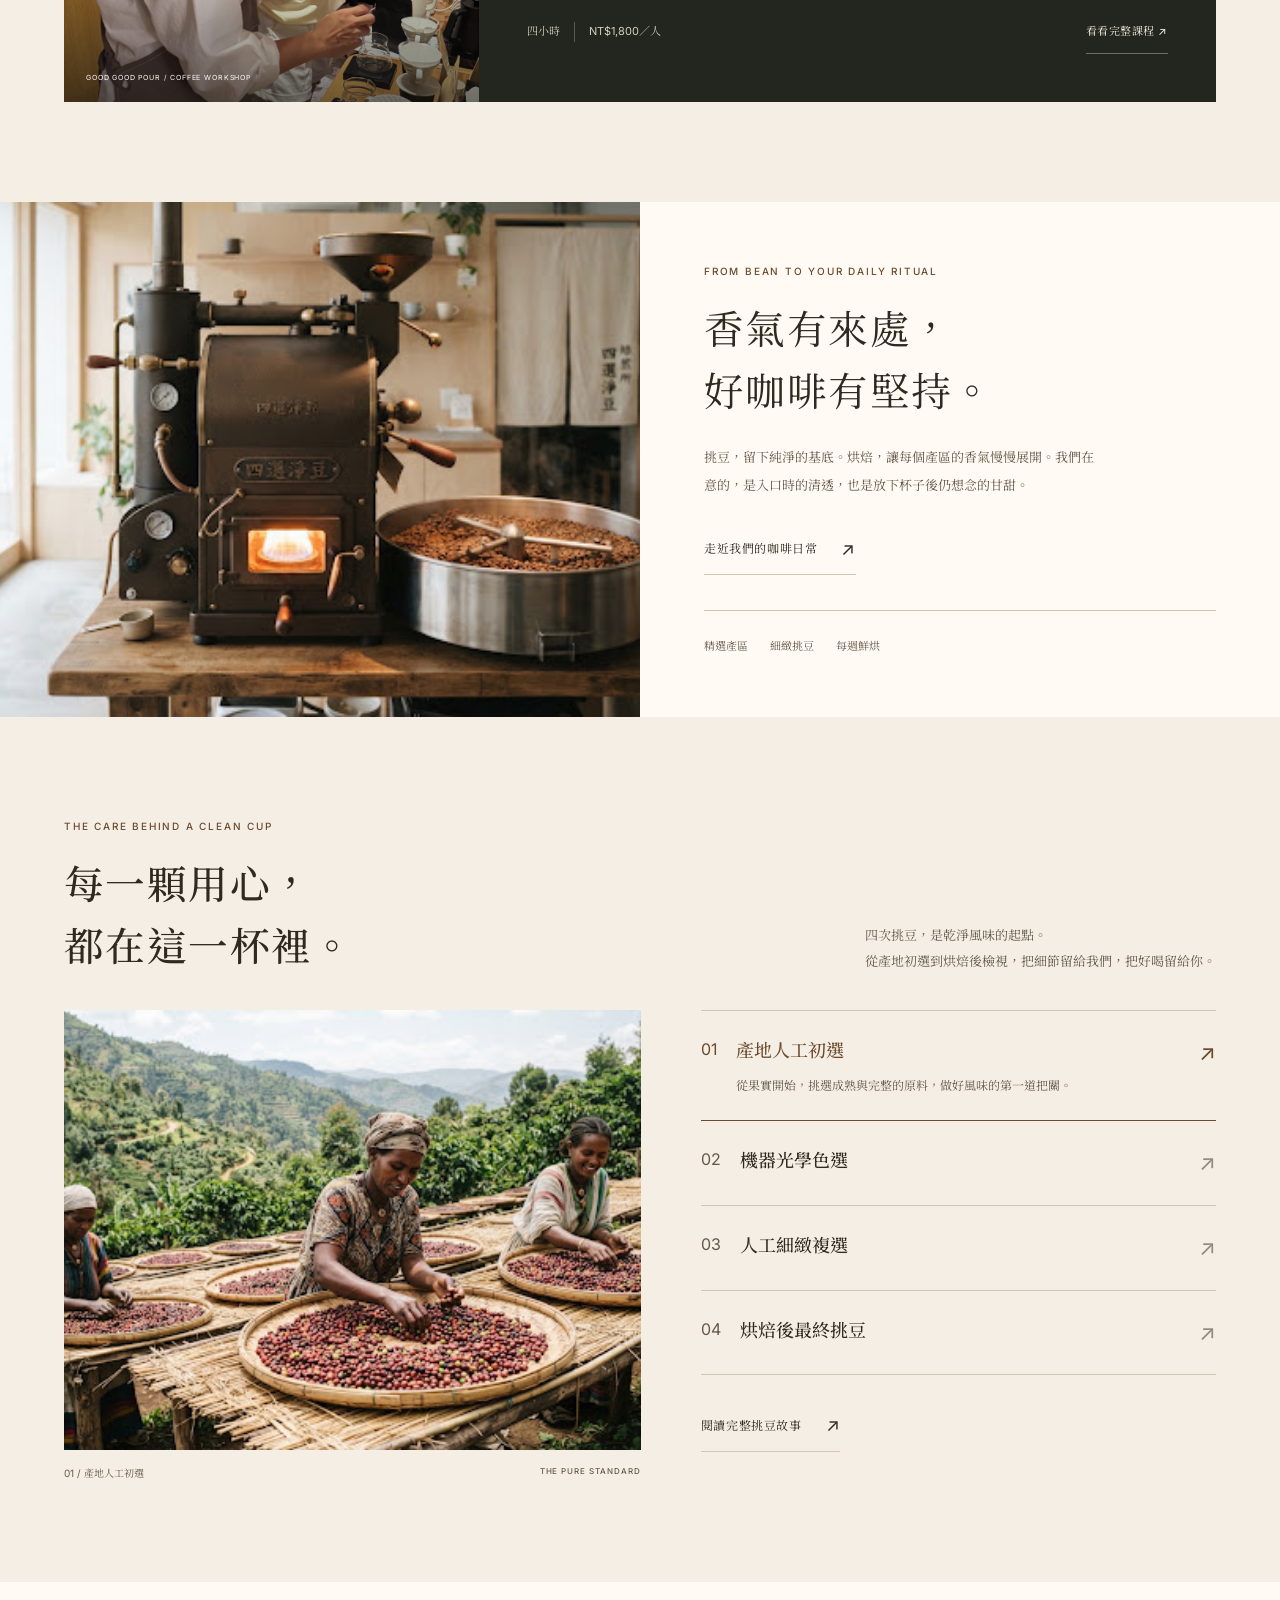
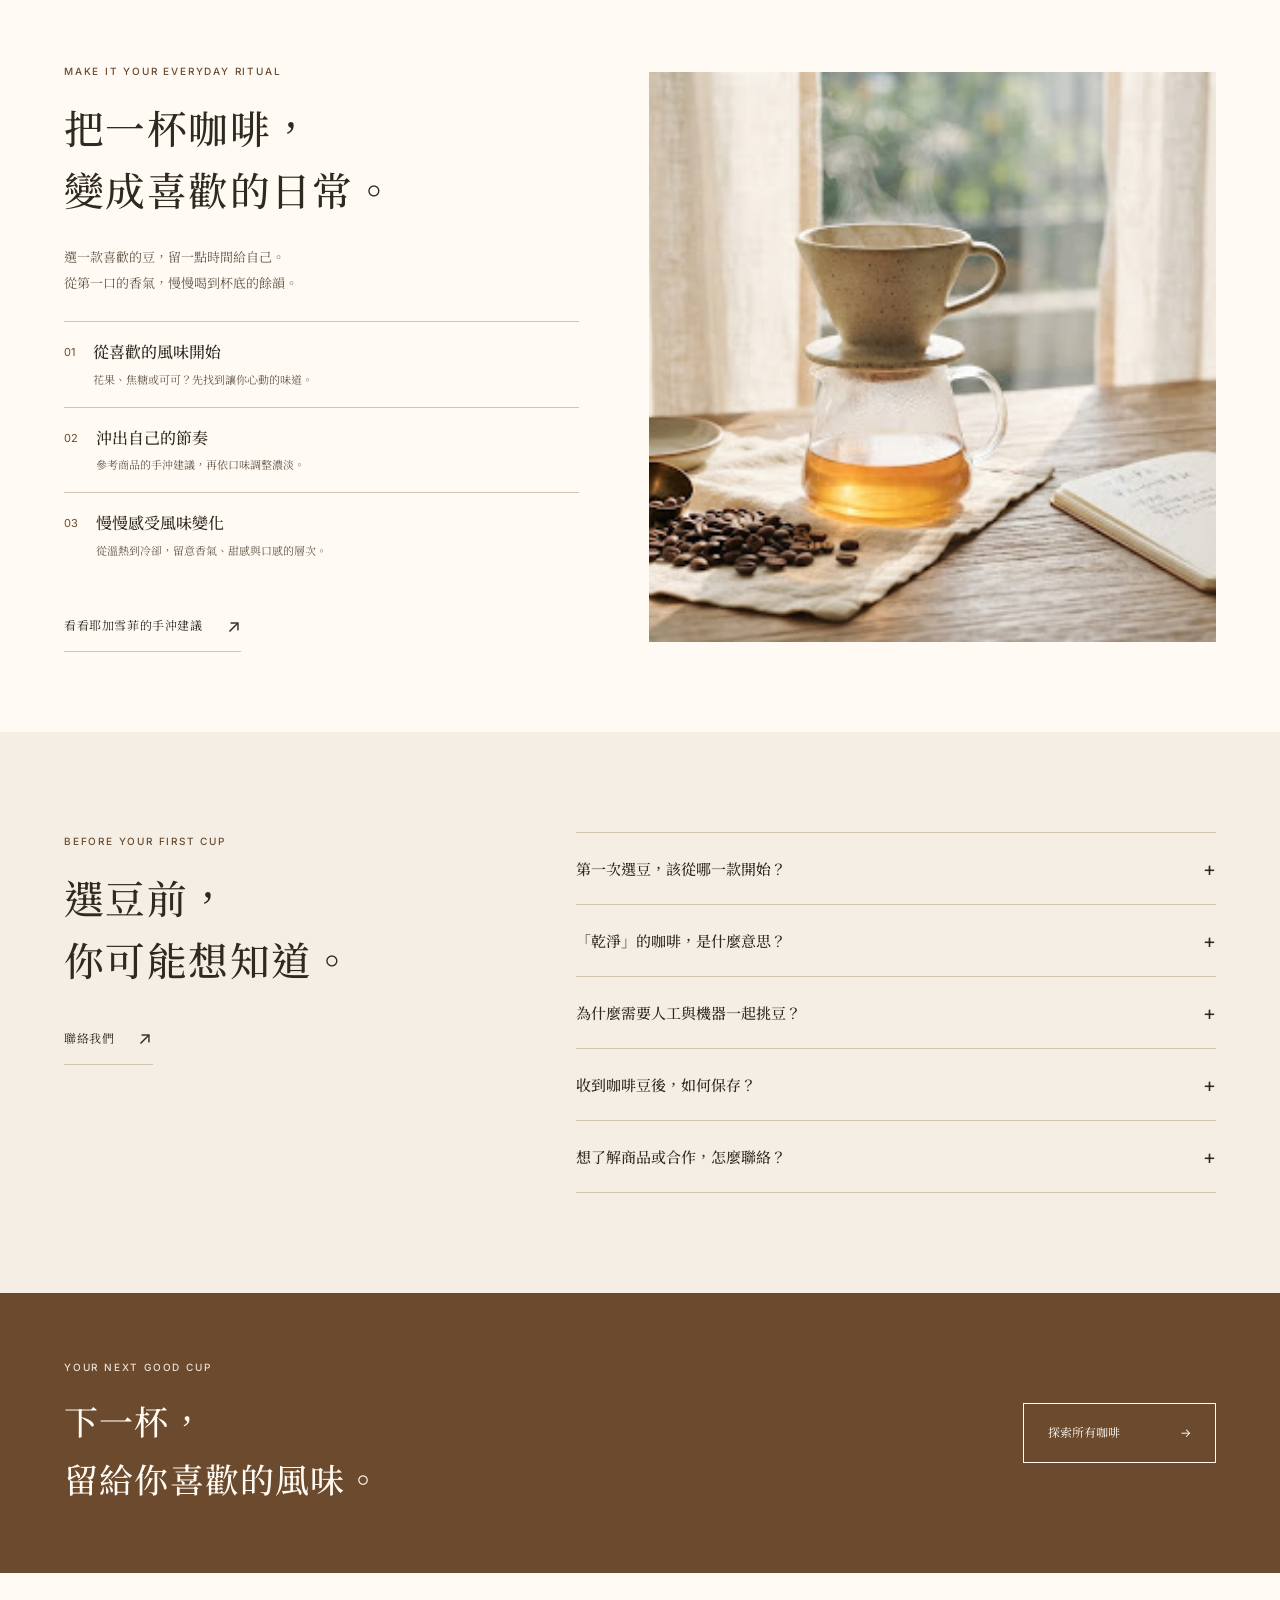
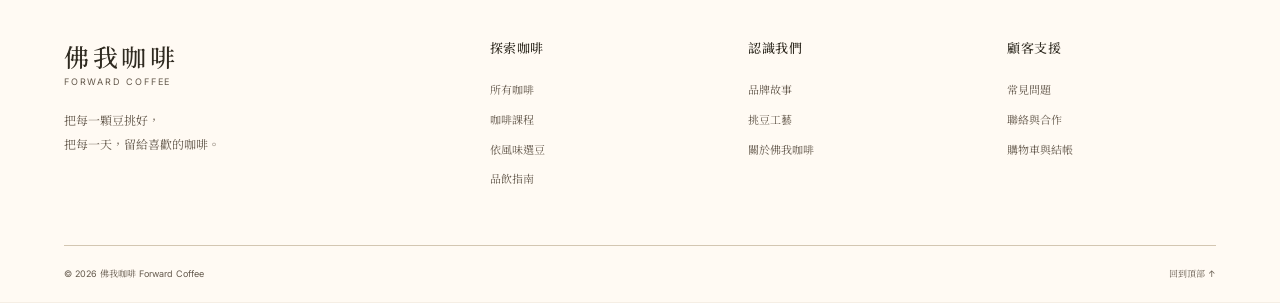
==== commit f0905b24: "Focus homepage on beans with a concise workshop invitation" ====
--- a/index.html
+++ b/index.html
@@ -6,26 +6,26 @@
   <title>佛我咖啡｜讓好咖啡，回到乾淨的本質</title>
   <meta name="description" content="探索衣索比亞、哥倫比亞與瓜地馬拉的精品咖啡風味。佛我咖啡結合精品熟豆與好好手沖課程，從選豆到沖煮，把好咖啡帶回日常。"/>
   <meta name="theme-color" content="#f5eee4"/>
-  <link rel="stylesheet" href="assets/home.css?v=20261022-forward5"/>
+  <link rel="stylesheet" href="assets/home.css?v=20261022-forward6"/>
   <link rel="preconnect" href="https://fonts.googleapis.com"/>
   <link rel="preconnect" href="https://fonts.gstatic.com" crossorigin/>
   <link href="https://fonts.googleapis.com/css2?family=Inter:wght@400;500;600&family=Noto+Serif+TC:wght@400;500;600;700&display=swap" rel="stylesheet"/>
-  <script src="assets/en-dictionary.js?v=20261022-forward5" defer></script><script src="assets/i18n.js?v=20261022-forward5" defer></script><script>
+  <script src="assets/en-dictionary.js?v=20261022-forward6" defer></script><script src="assets/i18n.js?v=20261022-forward6" defer></script><script>
     try {
       const savedTheme=localStorage.getItem('pure-select-theme');
       if(['terra','forest','cobalt','nocturne'].includes(savedTheme)) document.documentElement.dataset.theme=savedTheme;
       if(localStorage.getItem('pure-select-motion')==='paused') document.documentElement.dataset.motion='paused';
     } catch (_) {}
   </script>
-  <script src="assets/catalog-data.js?v=20261022-forward5" defer></script><script src="assets/store.js?v=20261022-forward5" defer></script><script src="assets/commerce.js?v=20261022-forward5" defer></script><script src="assets/home.js?v=20261022-forward5" defer></script>
-<link rel="stylesheet" href="assets/responsive.css?v=20261022-forward5"><link rel="stylesheet" href="assets/courses.css?v=20261022-forward5"><link rel="stylesheet" href="assets/premium.css?v=20261022-forward5"><script src="assets/motion.js?v=20261022-forward5" defer></script></head>
+  <script src="assets/catalog-data.js?v=20261022-forward6" defer></script><script src="assets/store.js?v=20261022-forward6" defer></script><script src="assets/commerce.js?v=20261022-forward6" defer></script><script src="assets/home.js?v=20261022-forward6" defer></script>
+<link rel="stylesheet" href="assets/responsive.css?v=20261022-forward6"><link rel="stylesheet" href="assets/courses.css?v=20261022-forward6"><link rel="stylesheet" href="assets/premium.css?v=20261022-forward6"><script src="assets/motion.js?v=20261022-forward6" defer></script></head>
 <body data-page="home">
 <a class="skip-link" href="#main-content">跳到主要內容</a>
 <header class="site-header">
   <div class="nav-shell">
     <a class="brand" href="index.html" aria-label="佛我咖啡首頁"><span class="store-brand">佛我咖啡</span><small>FORWARD COFFEE</small></a>
     <nav id="primary-nav" aria-label="主要導覽">
-      <a href="#products">咖啡選購</a><a href="courses.html">咖啡課程</a><a href="story.html">品牌故事</a><a href="#guide">品飲指南</a><a href="#faq">常見問題</a>
+      <a href="shop.html">咖啡選購</a><a href="courses.html">咖啡課程</a><a href="story.html">品牌故事</a><a href="#guide">品飲指南</a><a href="#faq">常見問題</a>
     </nav>
     <div class="nav-actions">
       <button class="icon-button" type="button" id="search-open" aria-label="搜尋首頁精選咖啡" aria-haspopup="dialog" aria-controls="coffee-search"><svg viewBox="0 0 24 24" aria-hidden="true"><circle cx="10.5" cy="10.5" r="6.5"/><path d="m16 16 5 5"/></svg></button>
@@ -56,14 +56,14 @@
       <h1 id="hero-title">讓好咖啡，<br/>回到乾淨的本質。</h1>
       <div class="hero-rule" aria-hidden="true"></div>
       <p class="hero-description">花果的清香，焦糖的甘甜，餘韻裡的溫柔。<br/>選一款喜歡的豆，或跟著我們學手沖，把好咖啡帶進日常。</p>
-      <div class="hero-actions"><a class="hero-buy" href="#products">尋找你的咖啡 <span aria-hidden="true">→</span></a><a class="hero-story" href="#courses">探索咖啡課程 <span aria-hidden="true">→</span></a></div>
+      <div class="hero-actions"><a class="hero-buy" href="shop.html">尋找你的咖啡 <span aria-hidden="true">→</span></a><a class="hero-story" href="courses.html">探索咖啡課程 <span aria-hidden="true">→</span></a></div>
     </div>
     <div class="hero-bottom"><span class="hero-roast-note">精品熟豆 <span aria-hidden="true">/</span> 手沖教學</span><a href="#collection-intro" class="scroll-cue"><span>SCROLL TO DISCOVER</span><span class="scroll-line" aria-hidden="true"></span></a><button id="motion-toggle" type="button" aria-pressed="false"><span aria-hidden="true">Ⅱ</span> <span id="motion-label">暫停動畫</span></button></div>
   </section>
   <div class="brand-notes wrapper" aria-label="品牌堅持"><p><span>01 / ORIGIN</span>單一產區，保留風土</p><p><span>02 / SELECTION</span>人工手選 × 光學複選</p><p><span>03 / ROASTING</span>每週鮮烘，陪伴日常</p></div>
   <section id="collection-intro" class="brand-intro wrapper" aria-labelledby="brand-intro-title">
     <div class="brand-intro-heading"><p class="section-kicker">ONE COFFEE. TWO WAYS TO ENJOY.</p><h2 id="brand-intro-title">從一顆好豆，<br>到你手中的那一杯。</h2></div>
-    <div class="brand-intro-detail"><p class="intro-copy">挑一款喜歡的風味，讓香氣成為日常。<br>也可以和我們一起練習，把好豆子沖成自己的好咖啡。</p><div class="business-paths"><a href="#products"><span>01 / ROASTED BEANS</span><strong>選一款咖啡豆 <i aria-hidden="true">↗</i></strong></a><a href="#courses"><span>02 / COFFEE WORKSHOP</span><strong>學一杯好手沖 <i aria-hidden="true">↗</i></strong></a></div></div>
+    <div class="brand-intro-detail"><p class="intro-copy">挑一款喜歡的風味，讓香氣成為日常。<br>也可以和我們一起練習，把好豆子沖成自己的好咖啡。</p><div class="business-paths"><a href="shop.html"><span>01 / ROASTED BEANS</span><strong>選一款咖啡豆 <i aria-hidden="true">↗</i></strong></a><a href="courses.html"><span>02 / COFFEE WORKSHOP</span><strong>學一杯好手沖 <i aria-hidden="true">↗</i></strong></a></div></div>
   </section>
   <section class="collection wrapper section-space" id="products" aria-labelledby="collection-title">
     <div class="section-heading"><div><p class="section-kicker">01 / ROASTED BEANS</p><h2 id="collection-title">五種風味，一樣用心。</h2></div><a class="text-link" href="shop.html">探索全部咖啡 <span aria-hidden="true">↗</span></a></div>
@@ -71,7 +71,10 @@
     <div class="coffee-grid"><p class="loading-message">正在載入咖啡選品…</p></div>
     <div id="coffee-empty" class="coffee-empty" hidden><p>這次沒有找到符合的精選咖啡。</p><button type="button" id="clear-search" class="text-link">查看全部精選</button><a class="text-link" href="shop.html">前往完整選購頁 ↗</a></div>
   </section>
-  <section class="course-preview wrapper section-space" id="courses" aria-labelledby="course-preview-title"><a class="course-preview-photo" href="courses.html"><img src="assets/courses/hero-stitch.jpg" width="1800" height="1200" alt="細口手沖壺向濾杯注水的課程攝影示意" loading="lazy"><span>GOOD GOOD POUR / COFFEE WORKSHOP</span></a><div class="course-preview-copy"><p class="section-kicker">02 / COFFEE WORKSHOP</p><h2 id="course-preview-title">喜歡的風味，<br>親手沖出來。</h2><p>從選一款喜歡的豆，到親手沖出自己的風味。跟著阿勳與露露，四小時學會手沖 SOP、4:6 沖法與調整咖啡的方向。</p><div class="course-preview-facts"><strong>好好手沖 <small>Good Good Pour</small></strong><span>四小時 · NT$1,800／人</span><span>林口／樹林／土城 · 一人也可開班</span></div><a class="text-link course-preview-link" href="courses.html">看看完整課程 ↗</a></div></section>
+  <section class="course-preview wrapper" id="courses" aria-labelledby="course-preview-title">
+    <a class="course-preview-photo" href="courses.html"><img src="assets/courses/class-pour.jpg" width="2000" height="2666" alt="老師在學員身旁指導手沖的真實上課照片" loading="lazy"><span>GOOD GOOD POUR / COFFEE WORKSHOP</span></a>
+    <div class="course-preview-copy"><p class="section-kicker">02 / COFFEE WORKSHOP</p><h2 id="course-preview-title">好好手沖</h2><p>把喜歡的豆，沖成自己的好咖啡。</p><div class="course-invitation-footer"><p class="course-invitation-meta"><span>四小時</span><span>NT$1,800／人</span></p><a class="text-link course-preview-link" href="courses.html">看看完整課程 ↗</a></div></div>
+  </section>
   <section class="roastery-story" aria-labelledby="roastery-title">
     <div class="roastery-photo"><img src="assets/aec8aec76219.jpg" alt="暖光下的咖啡烘焙機與冷卻盤" width="512" height="279" loading="lazy"/></div>
     <div class="roastery-copy"><p class="section-kicker">FROM BEAN TO YOUR DAILY RITUAL</p><h2 id="roastery-title">香氣有來處，<br/>好咖啡有堅持。</h2><p>挑豆，留下純淨的基底。烘焙，讓每個產區的香氣慢慢展開。我們在意的，是入口時的清透，也是放下杯子後仍想念的甘甜。</p><a class="text-link" href="about.html">走近我們的咖啡日常 <span aria-hidden="true">↗</span></a><div class="story-footnote"><span>精選產區</span><span>細緻挑豆</span><span>每週鮮烘</span></div></div>
--- a/assets/premium.css
+++ b/assets/premium.css
@@ -29,14 +29,22 @@
 .collection .product-origin{letter-spacing:.1em;font-size:10px}.collection .product-bottom{border-top:0;padding-top:8px}
 .product-photo img,.catalog-photo img,.course-preview-photo img{transition:transform 1.4s var(--ease-out)}
 .product-photo:hover img,.catalog-photo:hover img,.course-preview-photo:hover img{transform:scale(1.035)}
-/* A second business in the same brand, introduced after the beans. */
-.course-preview.wrapper{width:100%;max-width:none;margin:0;gap:0;padding:0;background:#23251f;color:#f5eee4;grid-template-columns:1.1fr 1fr}
-.course-preview-photo{height:100%;min-height:620px}.course-preview-photo img{height:100%;aspect-ratio:auto;object-position:45% center}
-.course-preview-copy{padding:72px clamp(35px,5.5vw,90px);max-width:690px}
-.course-preview-copy .section-kicker{color:#d5b78b}.course-preview-copy h2{font-size:clamp(34px,3.5vw,50px);font-weight:400;line-height:1.6}
-.course-preview-copy>p:not(.section-kicker),.course-preview-facts{color:#d2cdc0}.course-preview-facts{border-color:#fffaf22e;padding-block:23px;margin-top:30px}
-.course-preview-facts strong{color:#f5eee4}.course-preview-link{color:#f5eee4;border-color:#fffaf257;margin-top:18px}.course-preview-link:hover{color:#e2c89e}
-.course-preview-facts strong small{color:#d2cdc0}
+/* A concise invitation; the full workshop lives on its own page. */
+.course-preview.wrapper{margin:0 auto 100px;gap:0;padding:0;background:#23251f;color:#f5eee4;grid-template-columns:minmax(0,.72fr) minmax(0,1.28fr)}
+.course-preview-photo{height:100%;min-height:320px;isolation:isolate}
+.course-preview-photo img{position:absolute;inset:0;height:100%;aspect-ratio:auto;object-position:50% 43%}
+.course-preview-photo::after{content:'';position:absolute;inset:50% 0 0;background:linear-gradient(transparent,#1119);pointer-events:none}
+.course-preview-photo>span{z-index:1;bottom:18px;left:22px;right:18px;font-size:7px;letter-spacing:.12em}
+.course-preview-copy{padding:40px 48px;max-width:none}
+.course-preview-copy .section-kicker{color:#d5b78b;margin-bottom:16px}
+.course-preview-copy h2{font-size:42px;font-weight:400;line-height:1.4}
+.course-preview-copy>p:not(.section-kicker){color:#d2cdc0;font-size:13px;line-height:1.9;margin-top:15px}
+.course-invitation-footer{display:flex;justify-content:space-between;align-items:center;flex-wrap:wrap;gap:14px 24px;margin-top:28px;padding-top:18px;border-top:1px solid #fffaf22e}
+.course-invitation-meta{display:flex;gap:14px;font-size:11px;color:#d2cdc0;line-height:1.8}
+.course-invitation-meta>span+span{border-left:1px solid #fffaf23d;padding-left:14px}
+.course-preview-link{color:#f5eee4;border-color:#fffaf257;margin:0;min-height:44px;font-size:11px}
+.course-preview-link:hover{color:#e2c89e}
+html[data-lang=en] .course-preview-copy h2{font-size:38px;letter-spacing:-.025em}
 .roastery-story{margin-top:0}.roastery-copy h2{font-weight:400}.section-space{padding-block:100px}
 /* The buying journey also leads naturally to learning. */
 .bean-shop-intro{display:grid;grid-template-columns:1.1fr 1fr;align-items:center;gap:50px;margin-bottom:55px}
@@ -66,7 +74,7 @@
 ::view-transition-old(root){animation:page-away .22s ease both}
 ::view-transition-new(root){animation:page-arrive .5s var(--ease-out) both}
 @keyframes page-away{to{opacity:0}}@keyframes page-arrive{from{opacity:0}to{opacity:1}}
-@media(max-width:980px){.brand-intro{gap:40px}.course-preview-copy{padding:45px 32px}.course-preview-photo{min-height:540px}.store-course-bridge{grid-template-columns:180px minmax(0,1fr);gap:25px}.bridge-facts{display:none}.collection .coffee-card:nth-child(-n+2) h3{font-size:20px}}
+@media(max-width:980px){.brand-intro{gap:40px}.course-preview-copy{padding:32px}.course-preview-photo{min-height:310px}.store-course-bridge{grid-template-columns:180px minmax(0,1fr);gap:25px}.bridge-facts{display:none}.collection .coffee-card:nth-child(-n+2) h3{font-size:20px}}
 @media(max-width:767px){
  .coffee-hero h1{font-size:clamp(32px,8.7vw,58px);line-height:1.65;letter-spacing:.025em}
  .hero-buy,.hero-story{min-width:0}.hero-content{padding-inline:20px}.hero-description{max-width:340px}
@@ -75,8 +83,9 @@
  .section-space{padding-block:65px}.collection.section-space{padding-block:60px 70px}.collection .coffee-grid,.collection .coffee-grid:has(>[hidden]){grid-template-columns:1fr;gap:36px}
  .collection .coffee-card,.collection .coffee-card:nth-child(-n+2){grid-column:auto}.collection .product-photo,.collection .coffee-card:nth-child(-n+2) .product-photo{aspect-ratio:1.35}
  .collection .coffee-card:nth-child(-n+2) h3,.collection .coffee-card h3{font-size:20px}
- .course-preview.wrapper{grid-template-columns:1fr}.course-preview-photo{min-height:0;height:auto;aspect-ratio:1.2}.course-preview-photo img{height:100%}
- .course-preview-copy{padding:38px 25px 45px;max-width:none}.course-preview-copy h2{font-size:34px}.course-preview-copy>p:not(.section-kicker){font-size:12px}
+ .course-preview.wrapper{grid-template-columns:1fr;margin-bottom:65px}.course-preview-photo{min-height:0;height:180px}.course-preview-photo img{height:100%;object-position:50% 44%}
+ .course-preview-copy{padding:28px 24px 25px}.course-preview-copy h2,html[data-lang=en] .course-preview-copy h2{font-size:32px}.course-preview-copy>p:not(.section-kicker){font-size:12px}
+ .course-invitation-footer{margin-top:22px;padding-top:14px;gap:10px 20px}.course-invitation-meta{font-size:10px}
  .bean-shop-intro{grid-template-columns:1fr;gap:25px;margin-bottom:30px}.bean-shop-intro h1{font-size:38px}.bean-shop-intro>img{height:190px}
  .store-course-bridge{grid-template-columns:1fr;gap:26px;margin-top:55px;padding:20px}.bridge-photo{height:200px}.bridge-photo img{min-height:0}.store-course-bridge h2{font-size:25px}
  .course-shop-return .coffee-grid{grid-template-columns:1fr;gap:35px}
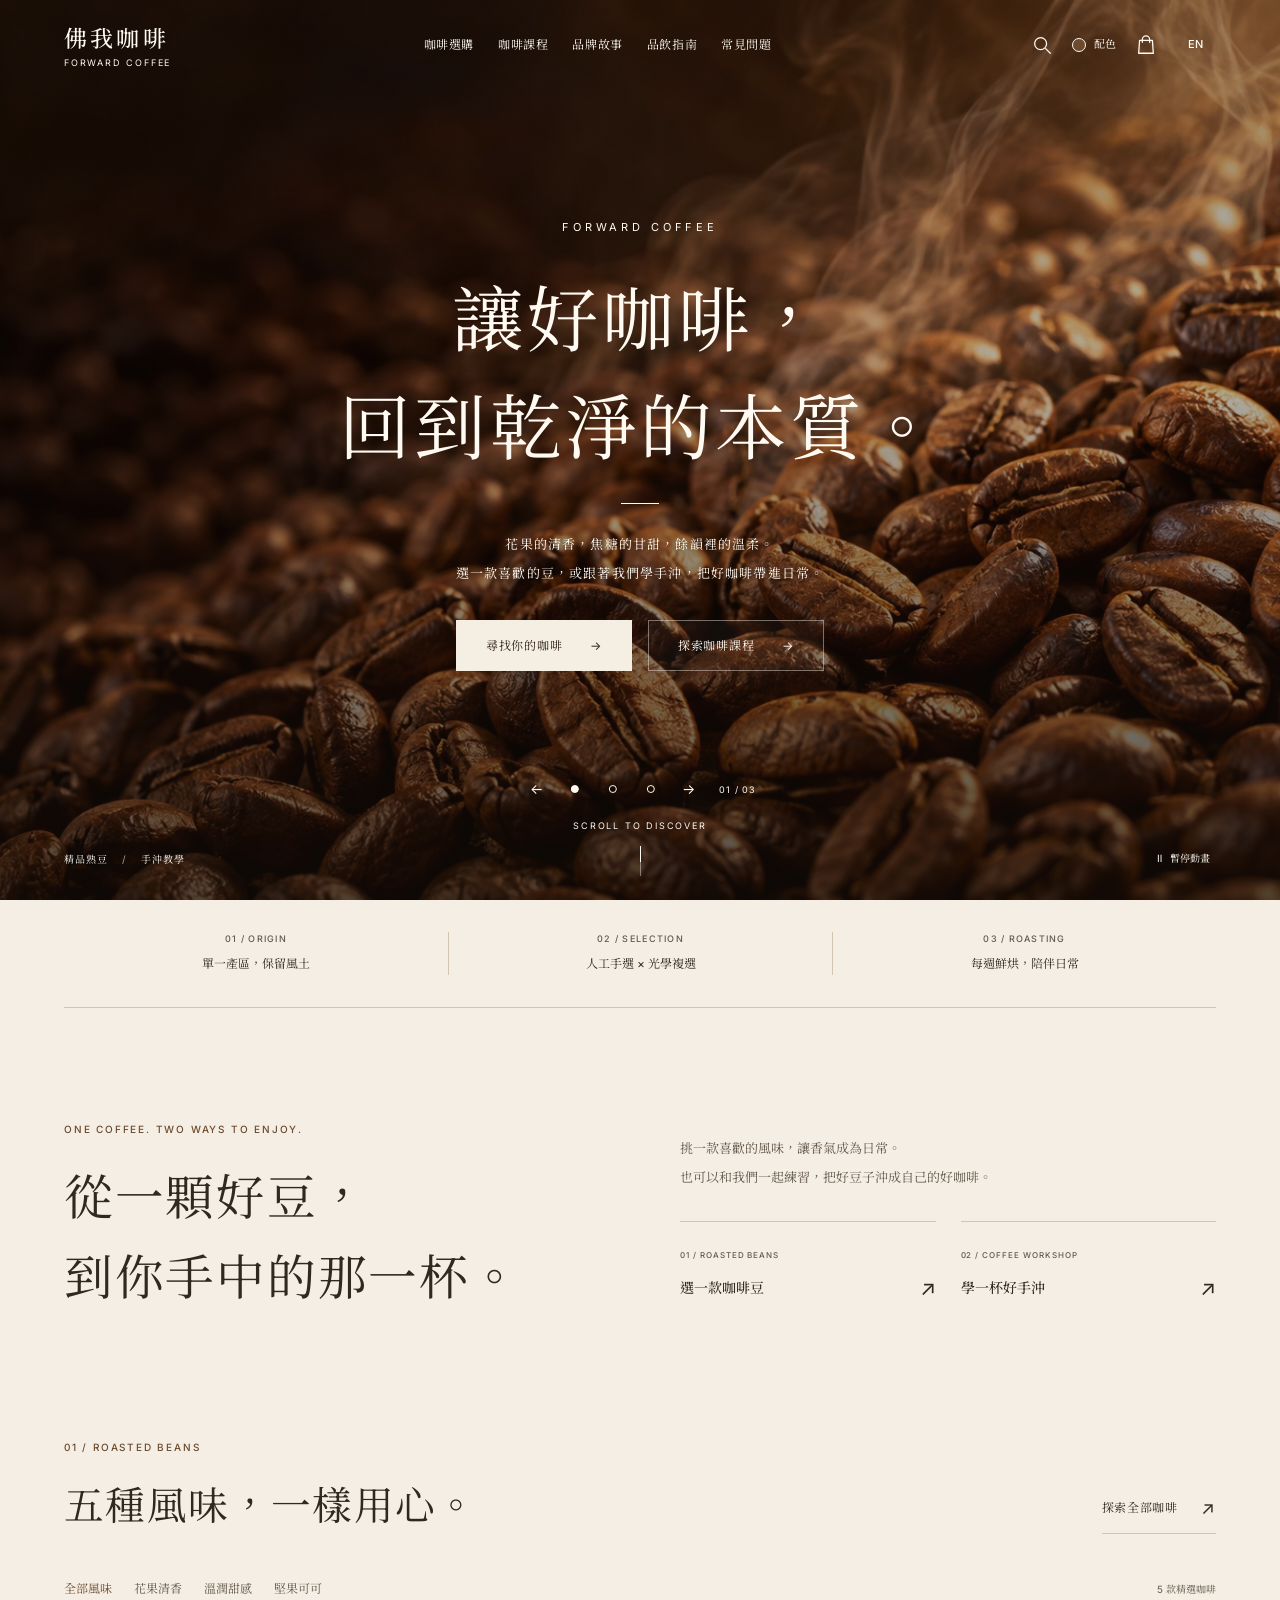
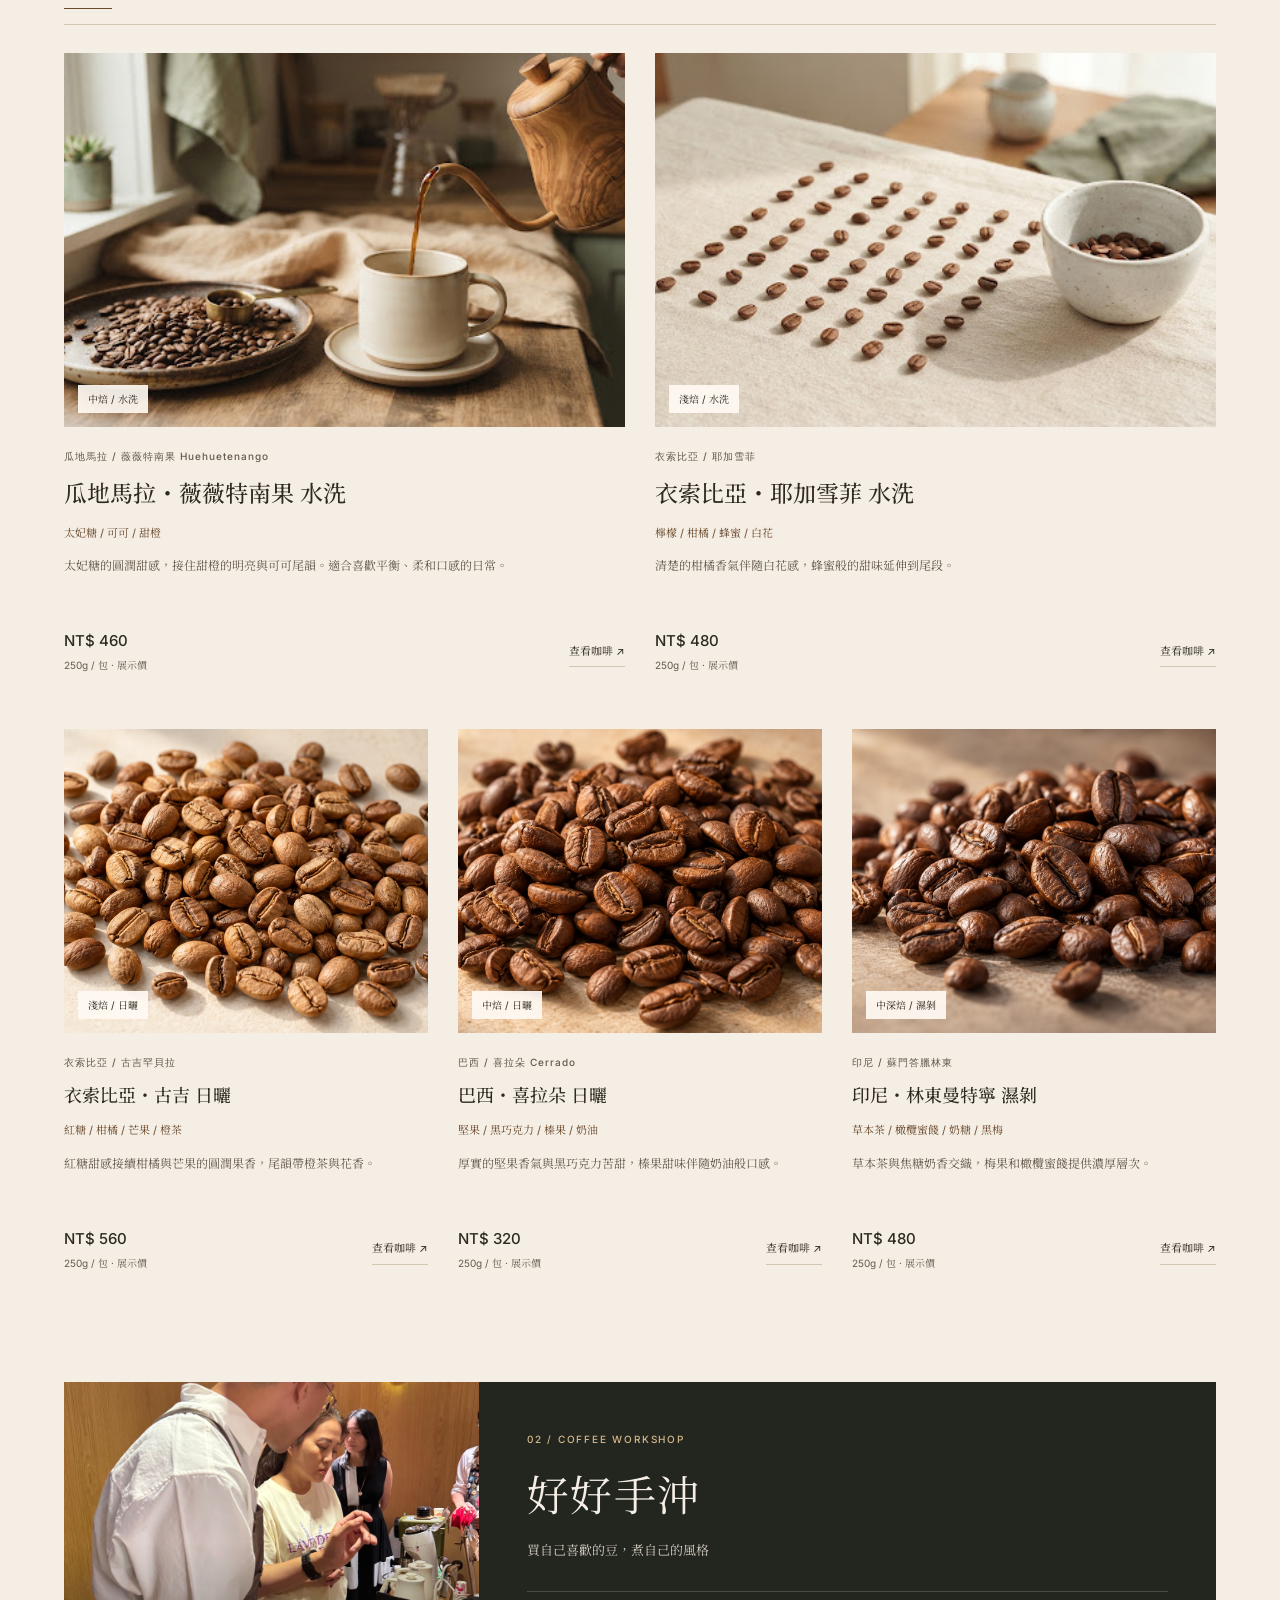
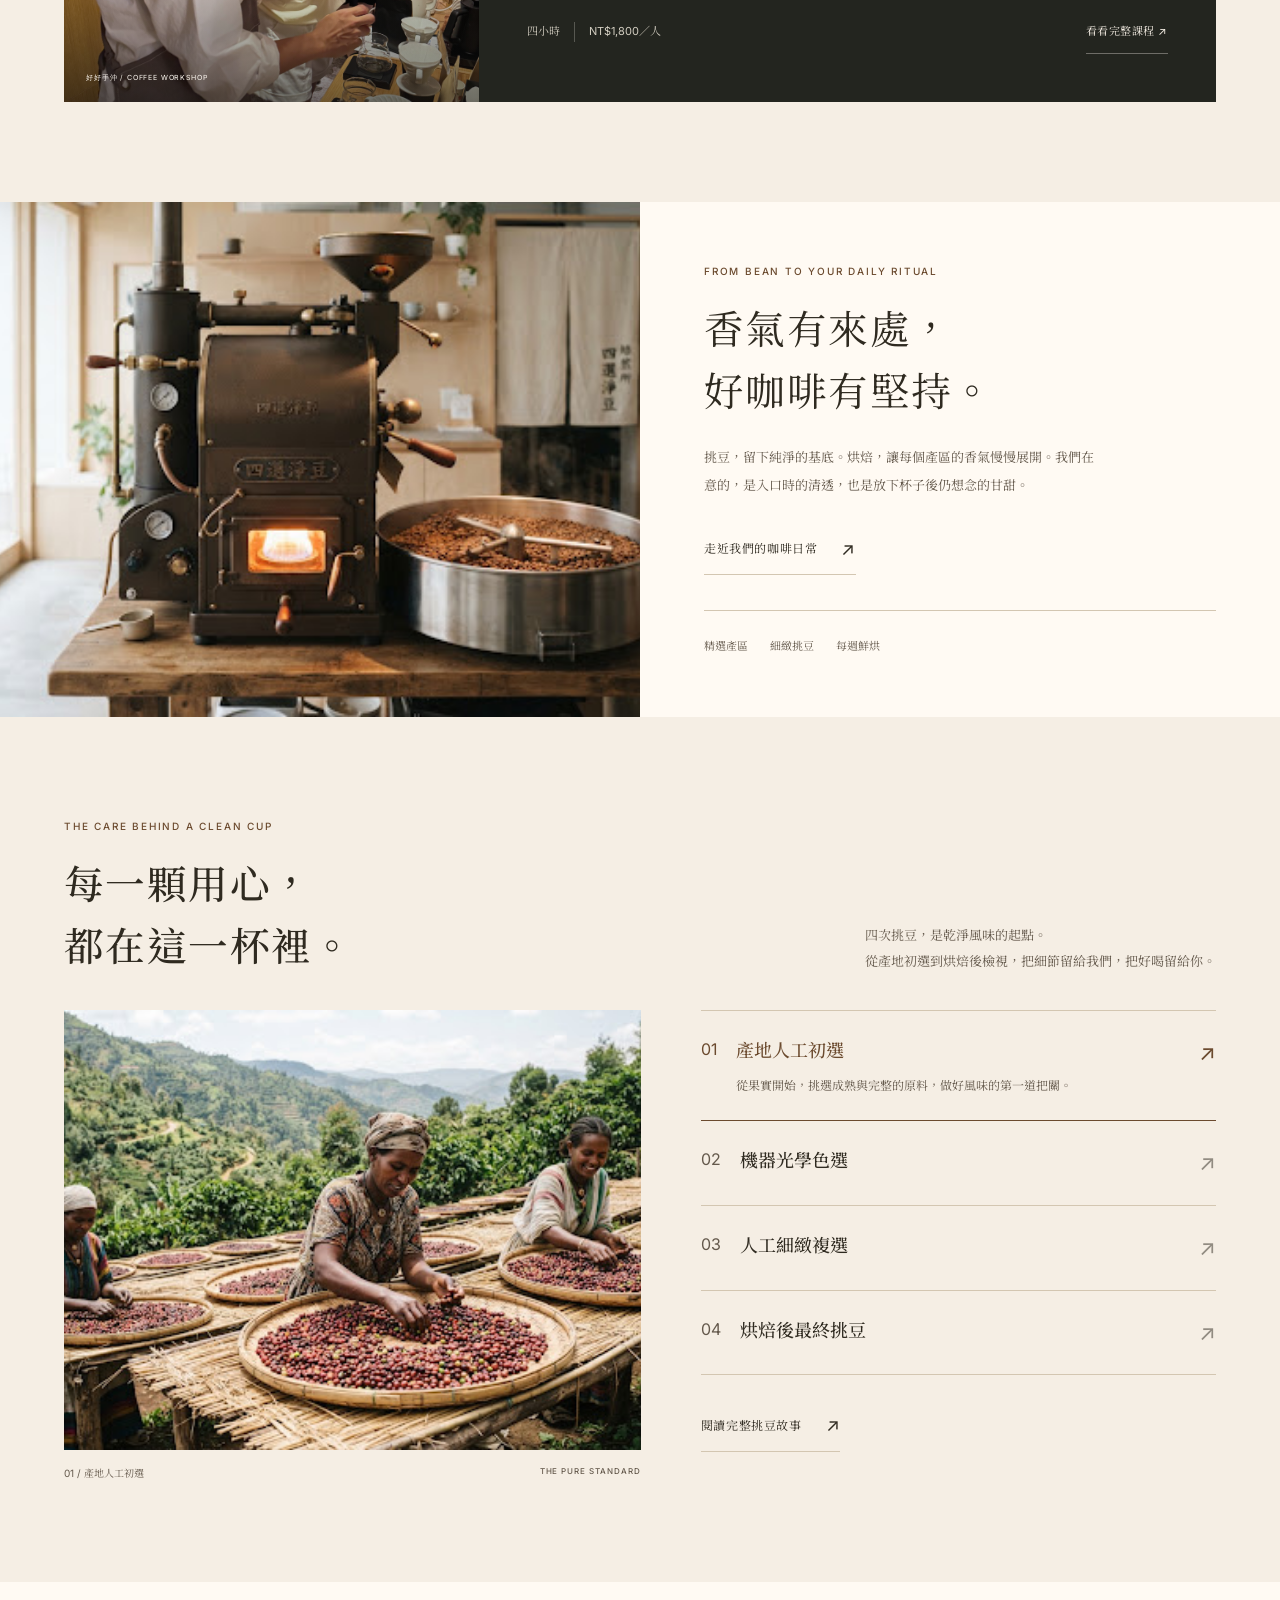
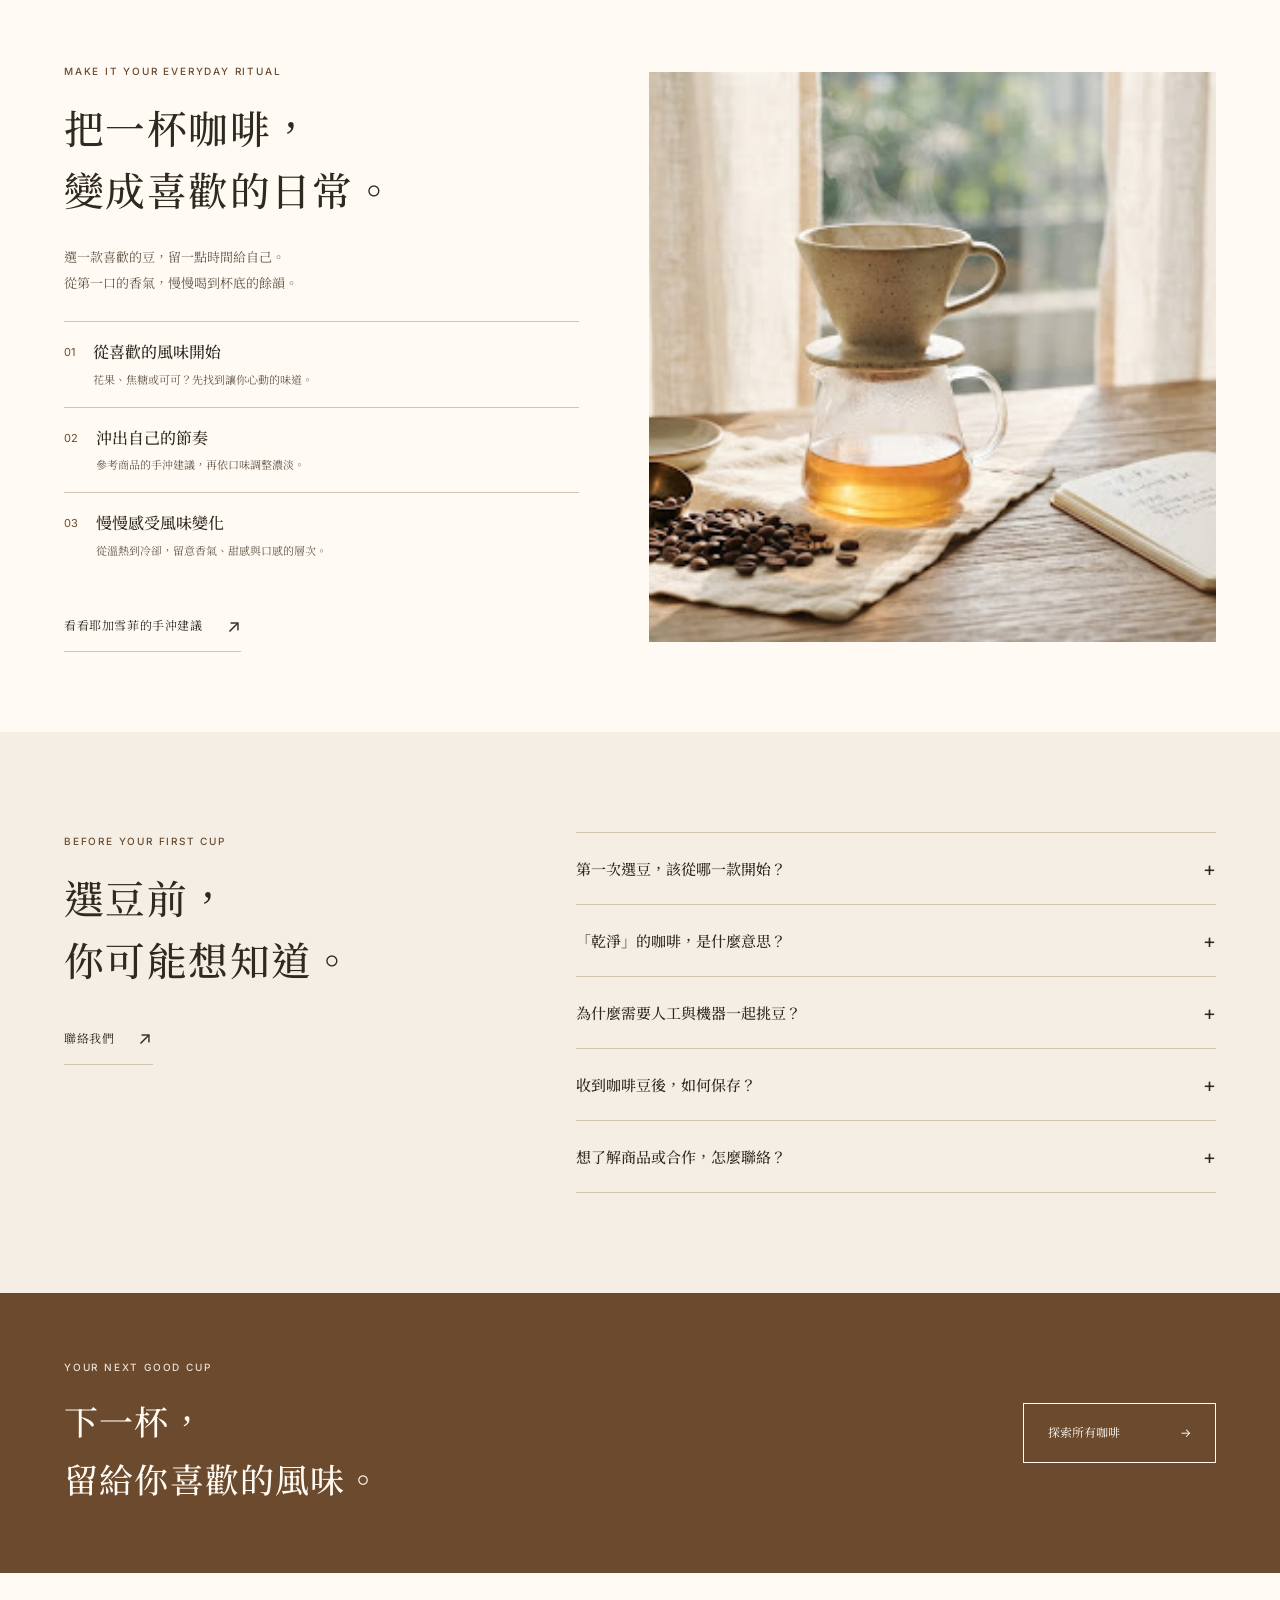
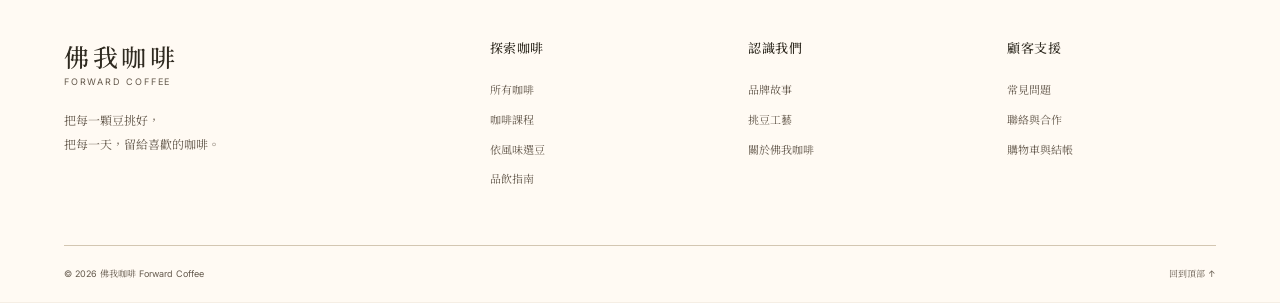
==== commit 74cdd411: "Keep workshop name in Chinese and update coffee invitation copy" ====
--- a/index.html
+++ b/index.html
@@ -6,19 +6,19 @@
   <title>佛我咖啡｜讓好咖啡，回到乾淨的本質</title>
   <meta name="description" content="探索衣索比亞、哥倫比亞與瓜地馬拉的精品咖啡風味。佛我咖啡結合精品熟豆與好好手沖課程，從選豆到沖煮，把好咖啡帶回日常。"/>
   <meta name="theme-color" content="#f5eee4"/>
-  <link rel="stylesheet" href="assets/home.css?v=20261022-forward6"/>
+  <link rel="stylesheet" href="assets/home.css?v=20261022-forward7"/>
   <link rel="preconnect" href="https://fonts.googleapis.com"/>
   <link rel="preconnect" href="https://fonts.gstatic.com" crossorigin/>
   <link href="https://fonts.googleapis.com/css2?family=Inter:wght@400;500;600&family=Noto+Serif+TC:wght@400;500;600;700&display=swap" rel="stylesheet"/>
-  <script src="assets/en-dictionary.js?v=20261022-forward6" defer></script><script src="assets/i18n.js?v=20261022-forward6" defer></script><script>
+  <script src="assets/en-dictionary.js?v=20261022-forward7" defer></script><script src="assets/i18n.js?v=20261022-forward7" defer></script><script>
     try {
       const savedTheme=localStorage.getItem('pure-select-theme');
       if(['terra','forest','cobalt','nocturne'].includes(savedTheme)) document.documentElement.dataset.theme=savedTheme;
       if(localStorage.getItem('pure-select-motion')==='paused') document.documentElement.dataset.motion='paused';
     } catch (_) {}
   </script>
-  <script src="assets/catalog-data.js?v=20261022-forward6" defer></script><script src="assets/store.js?v=20261022-forward6" defer></script><script src="assets/commerce.js?v=20261022-forward6" defer></script><script src="assets/home.js?v=20261022-forward6" defer></script>
-<link rel="stylesheet" href="assets/responsive.css?v=20261022-forward6"><link rel="stylesheet" href="assets/courses.css?v=20261022-forward6"><link rel="stylesheet" href="assets/premium.css?v=20261022-forward6"><script src="assets/motion.js?v=20261022-forward6" defer></script></head>
+  <script src="assets/catalog-data.js?v=20261022-forward7" defer></script><script src="assets/store.js?v=20261022-forward7" defer></script><script src="assets/commerce.js?v=20261022-forward7" defer></script><script src="assets/home.js?v=20261022-forward7" defer></script>
+<link rel="stylesheet" href="assets/responsive.css?v=20261022-forward7"><link rel="stylesheet" href="assets/courses.css?v=20261022-forward7"><link rel="stylesheet" href="assets/premium.css?v=20261022-forward7"><script src="assets/motion.js?v=20261022-forward7" defer></script></head>
 <body data-page="home">
 <a class="skip-link" href="#main-content">跳到主要內容</a>
 <header class="site-header">
@@ -72,8 +72,8 @@
     <div id="coffee-empty" class="coffee-empty" hidden><p>這次沒有找到符合的精選咖啡。</p><button type="button" id="clear-search" class="text-link">查看全部精選</button><a class="text-link" href="shop.html">前往完整選購頁 ↗</a></div>
   </section>
   <section class="course-preview wrapper" id="courses" aria-labelledby="course-preview-title">
-    <a class="course-preview-photo" href="courses.html"><img src="assets/courses/class-pour.jpg" width="2000" height="2666" alt="老師在學員身旁指導手沖的真實上課照片" loading="lazy"><span>GOOD GOOD POUR / COFFEE WORKSHOP</span></a>
-    <div class="course-preview-copy"><p class="section-kicker">02 / COFFEE WORKSHOP</p><h2 id="course-preview-title">好好手沖</h2><p>把喜歡的豆，沖成自己的好咖啡。</p><div class="course-invitation-footer"><p class="course-invitation-meta"><span>四小時</span><span>NT$1,800／人</span></p><a class="text-link course-preview-link" href="courses.html">看看完整課程 ↗</a></div></div>
+    <a class="course-preview-photo" href="courses.html"><img src="assets/courses/class-pour.jpg" width="2000" height="2666" alt="老師在學員身旁指導手沖的真實上課照片" loading="lazy"><span>好好手沖 / COFFEE WORKSHOP</span></a>
+    <div class="course-preview-copy"><p class="section-kicker">02 / COFFEE WORKSHOP</p><h2 id="course-preview-title">好好手沖</h2><p>買自己喜歡的豆，煮自己的風格</p><div class="course-invitation-footer"><p class="course-invitation-meta"><span>四小時</span><span>NT$1,800／人</span></p><a class="text-link course-preview-link" href="courses.html">看看完整課程 ↗</a></div></div>
   </section>
   <section class="roastery-story" aria-labelledby="roastery-title">
     <div class="roastery-photo"><img src="assets/aec8aec76219.jpg" alt="暖光下的咖啡烘焙機與冷卻盤" width="512" height="279" loading="lazy"/></div>
